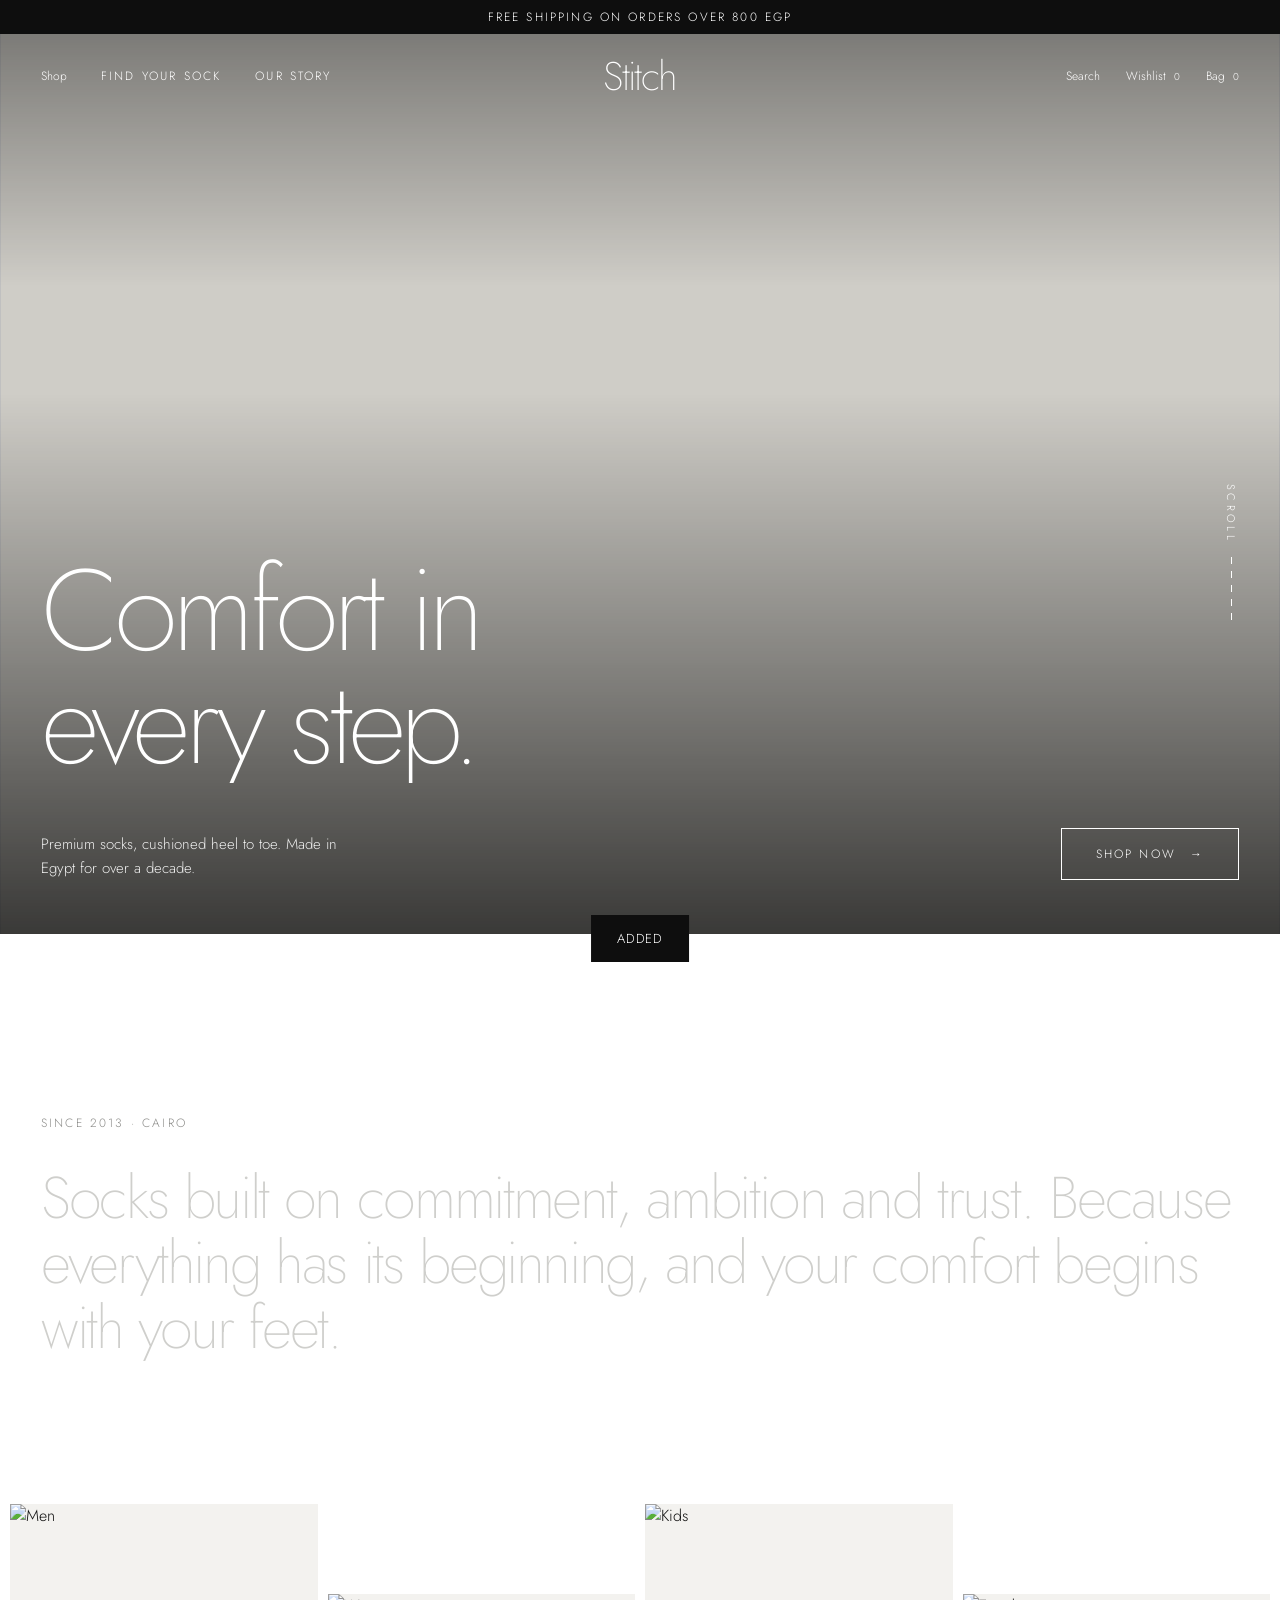
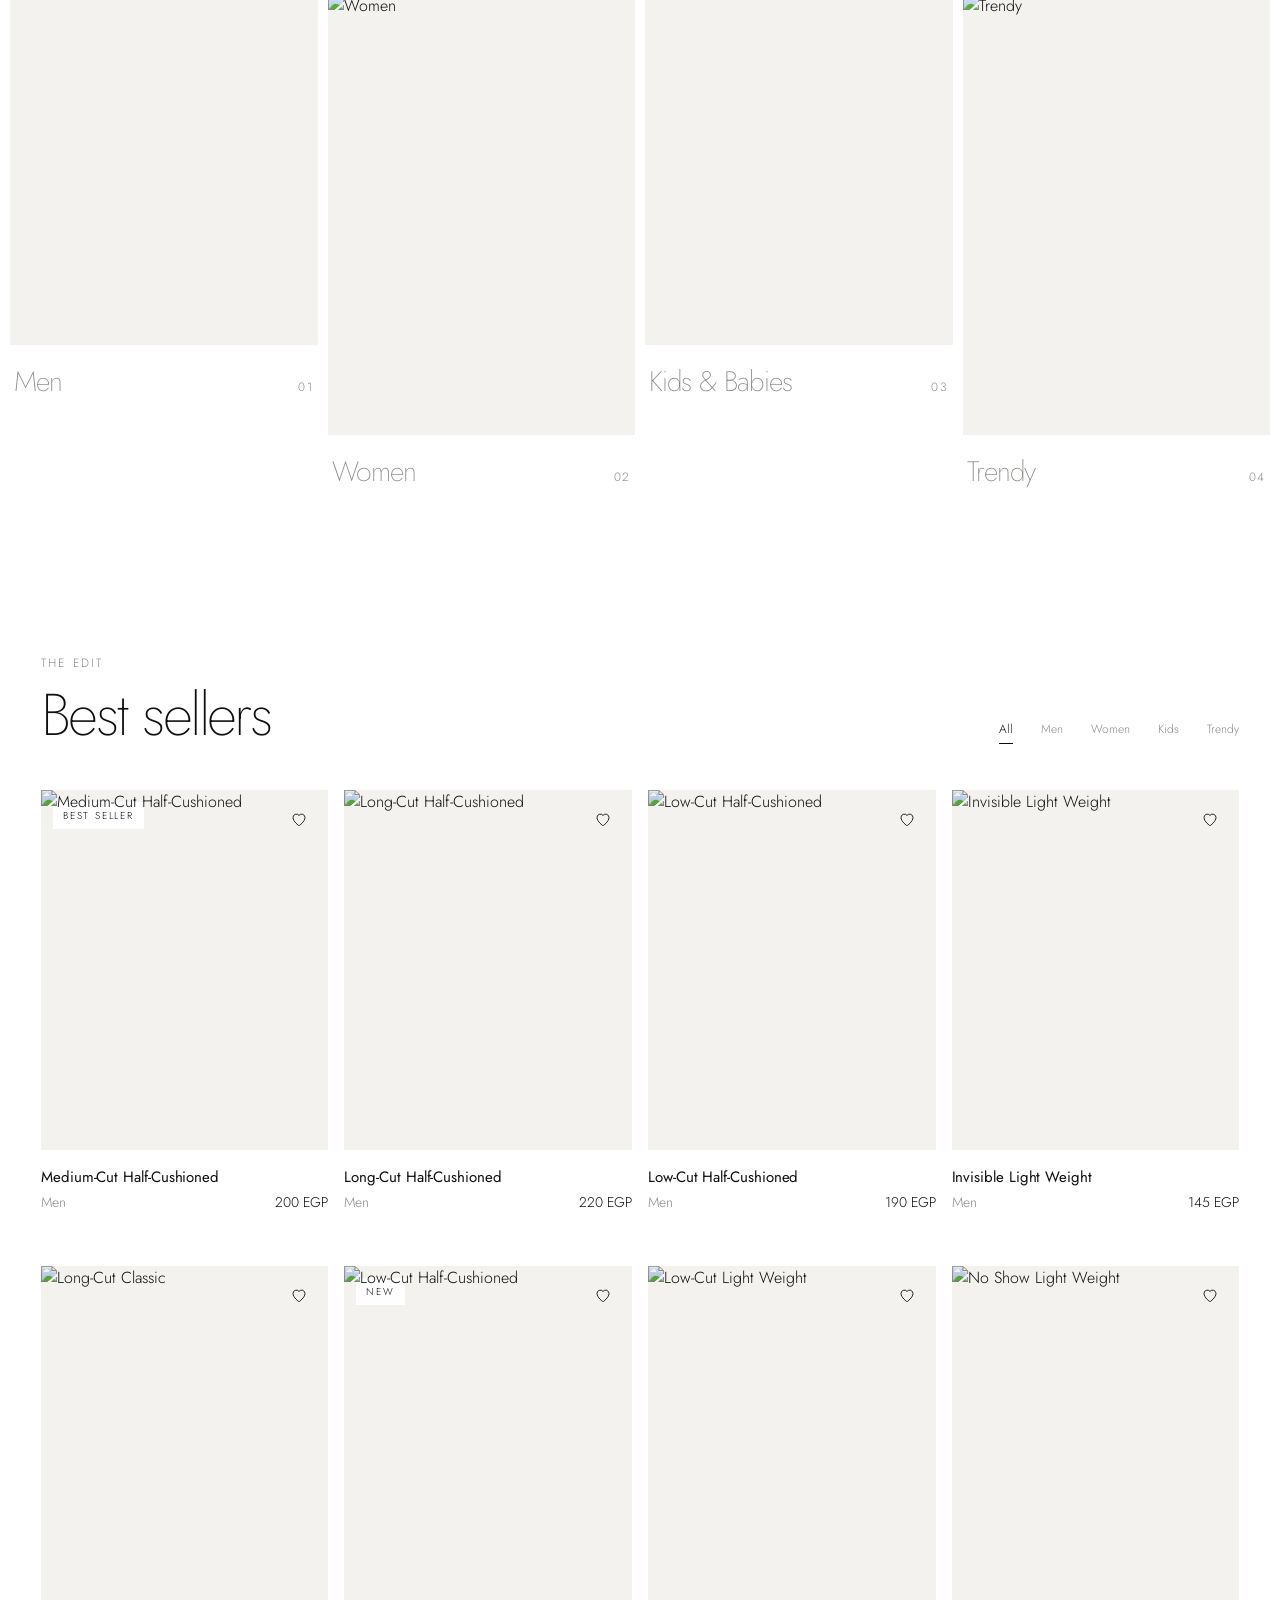
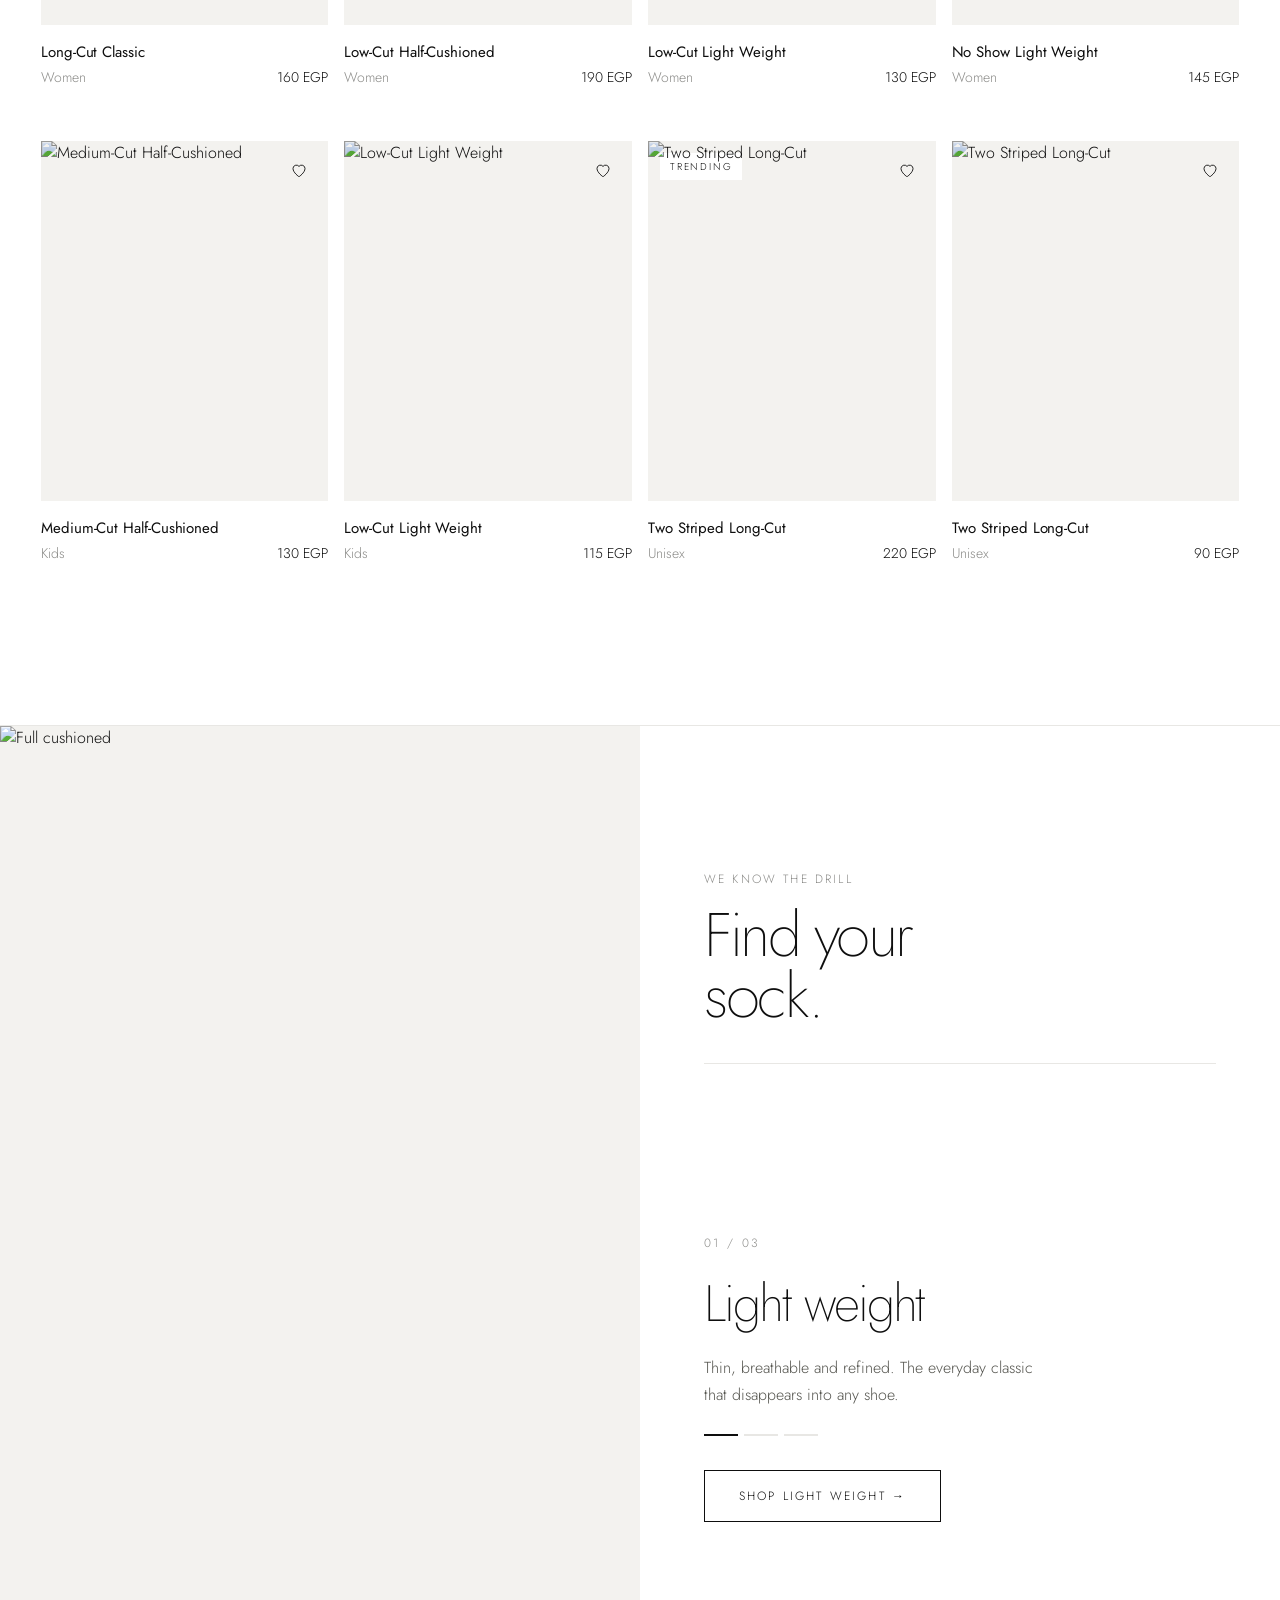
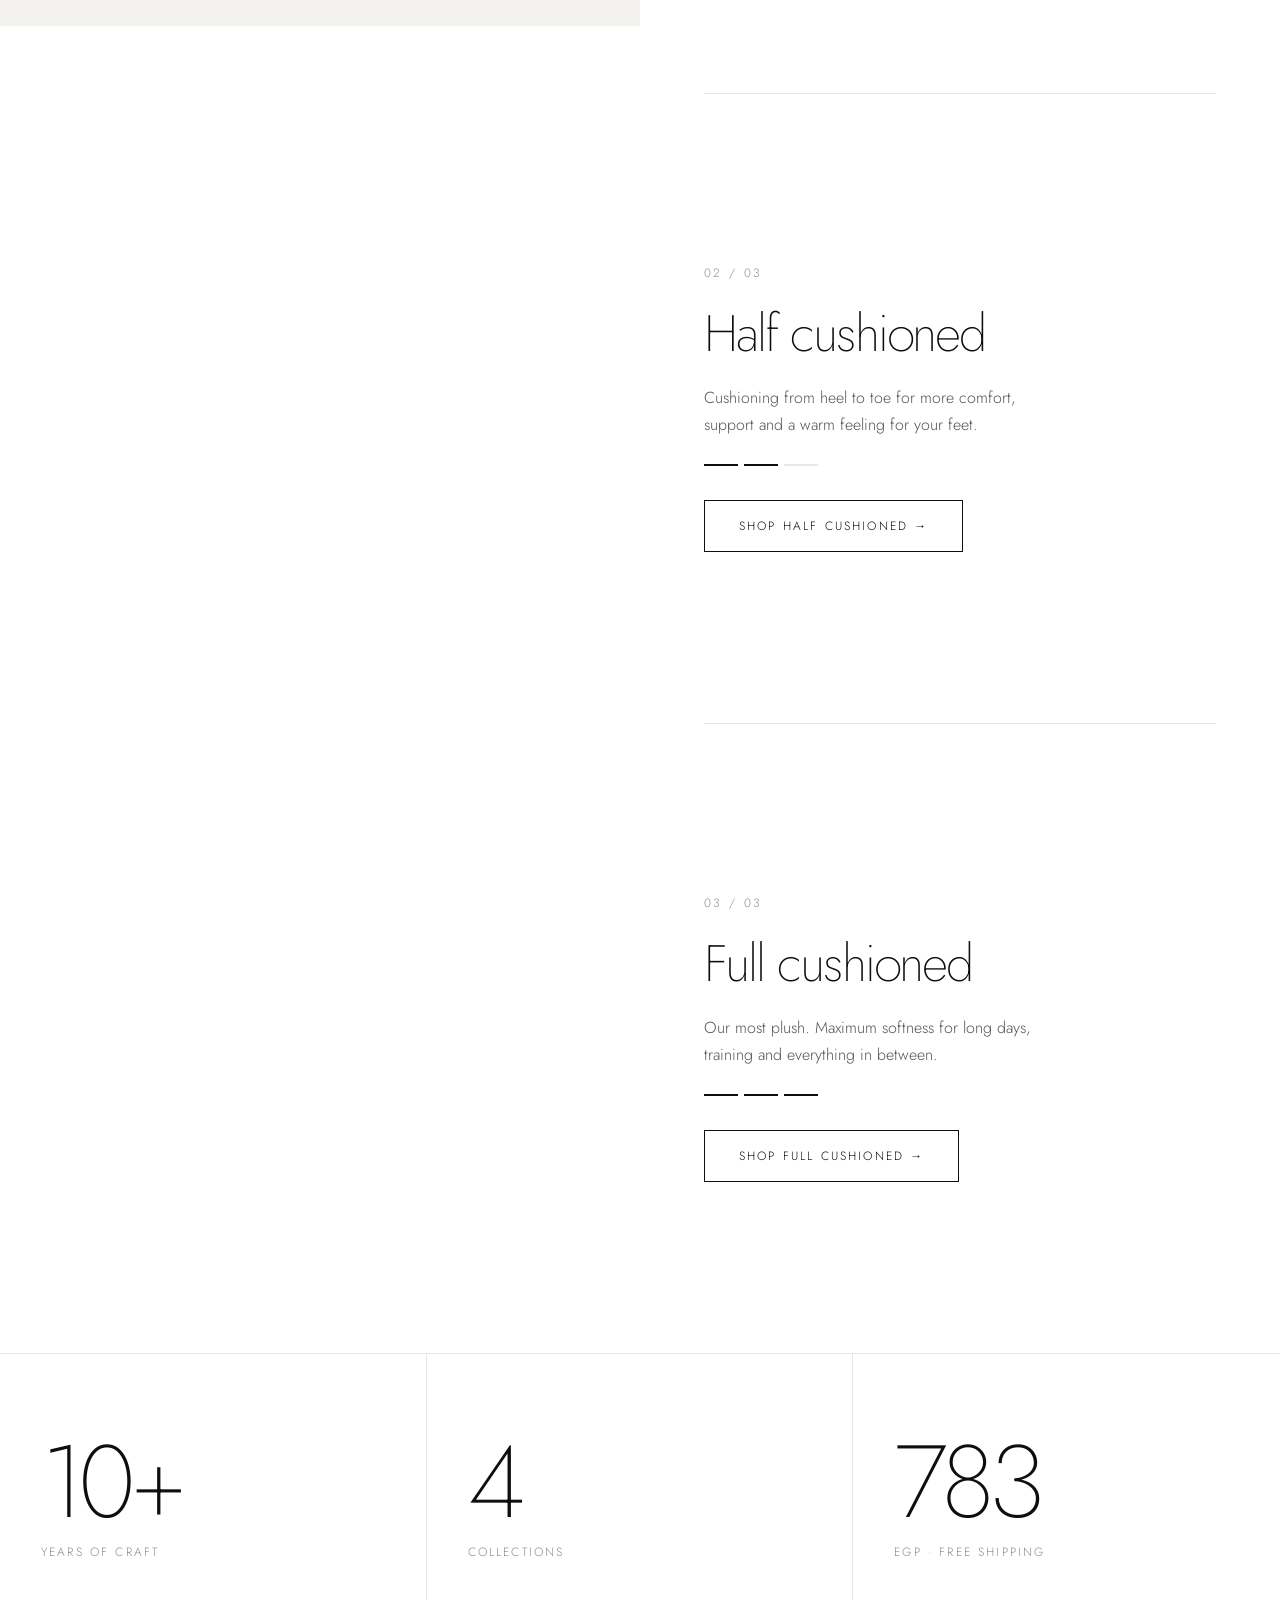
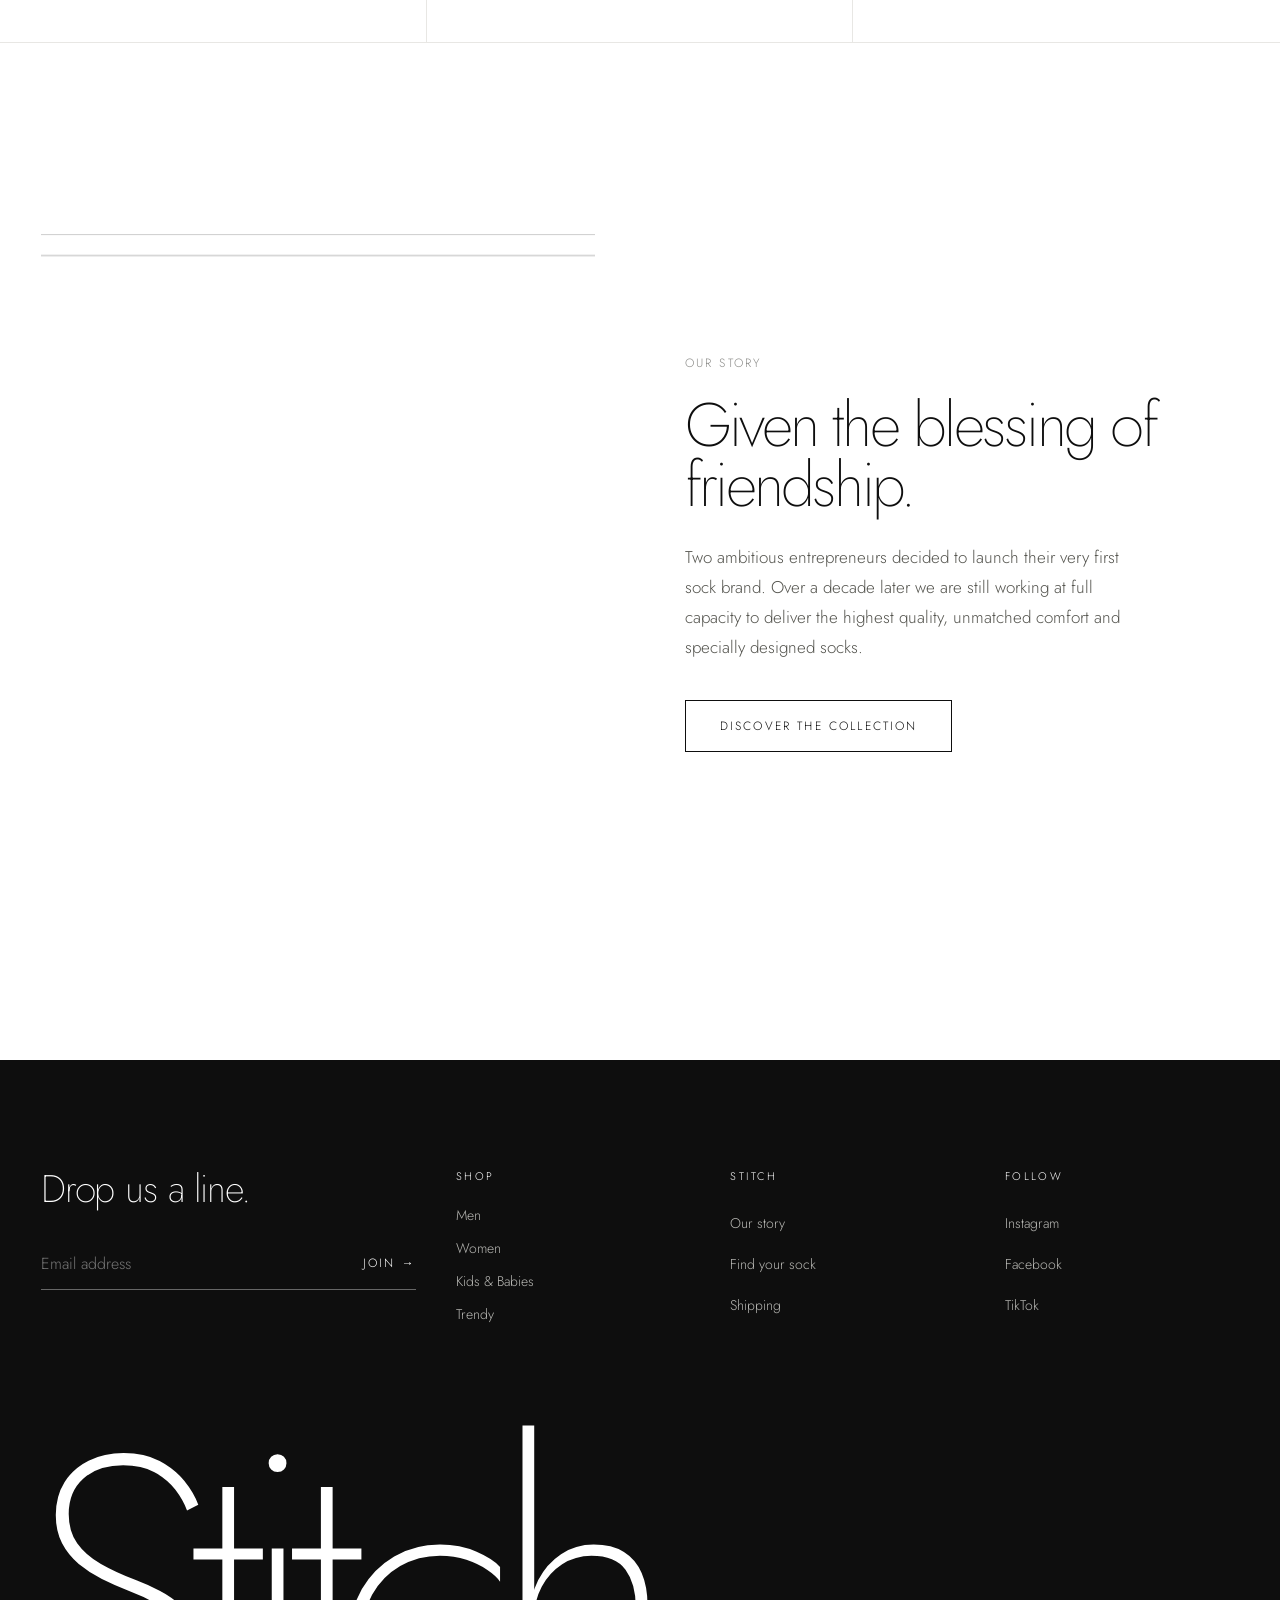
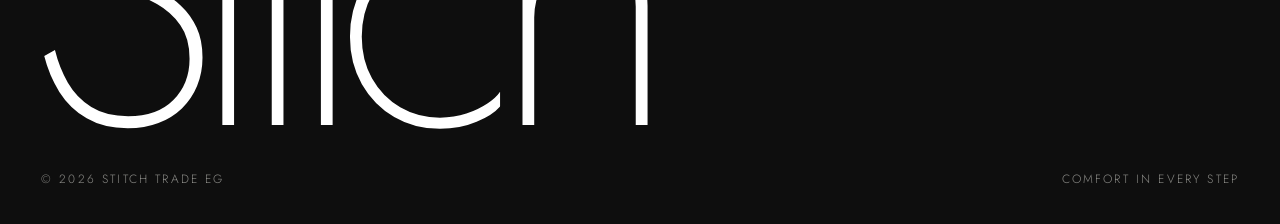
==== index.html @ 5200da23 "Stitch Atelier redesign concept Co-Authored-By: Claude Sonnet 5.5 <noreply@anthropic.com>" ====
<!doctype html>
<html lang="en">
<head>
<meta charset="utf-8">
<meta name="viewport" content="width=device-width,initial-scale=1">
<title>Stitch — Comfort in every step</title>
<link rel="preconnect" href="https://fonts.googleapis.com">
<link href="https://fonts.googleapis.com/css2?family=Jost:wght@200;300;400;500&display=swap" rel="stylesheet">
<style>
:root{--ink:#0e0e0e;--mut:#8b8b88;--line:#e8e7e4;--bg:#fff;--soft:#f3f2ef;--ease:cubic-bezier(.2,.7,.1,1)}
*{box-sizing:border-box;margin:0;padding:0}
html{scroll-behavior:smooth}
body{font-family:'Jost',sans-serif;font-weight:300;color:var(--ink);background:var(--bg);-webkit-font-smoothing:antialiased;overflow-x:hidden}
body.lock{overflow:hidden}
a{color:inherit;text-decoration:none}button{font:inherit;color:inherit;background:none;border:0;cursor:pointer}
::selection{background:var(--ink);color:#fff}
.up{font-size:12px;letter-spacing:.18em;text-transform:uppercase}
/* loader */
.ld{position:fixed;inset:0;background:var(--ink);z-index:300;display:grid;place-items:center;color:#fff;transition:transform 1.1s var(--ease) .15s}
.ld.out{transform:translateY(-100%)}
.ld b{font-weight:200;font-size:clamp(60px,10vw,140px);letter-spacing:-.05em;opacity:0;animation:ldin 1.1s var(--ease) .2s forwards}
.ld.out b{opacity:0;transition:opacity .4s}
.ld i{position:absolute;left:0;bottom:0;height:2px;background:#fff;width:0;animation:ldbar 1.5s var(--ease) forwards}
@keyframes ldin{from{opacity:0;transform:translateY(24px);filter:blur(8px)}to{opacity:1;transform:none;filter:none}}
@keyframes ldbar{to{width:100%}}
/* announce */
.bar{background:var(--ink);color:#fff;height:34px;overflow:hidden;position:relative;text-align:center}
.bar span{position:absolute;left:0;right:0;top:0;line-height:34px;opacity:0;transform:translateY(12px);transition:.6s var(--ease)}
.bar span.on{opacity:1;transform:none}
/* header */
header{position:fixed;top:34px;left:0;right:0;z-index:60;color:#fff;transition:background .45s,color .45s,top .35s var(--ease),border-color .4s;border-bottom:1px solid transparent}
header.s,header.m{background:#fff;color:var(--ink);top:0;border-color:var(--line)}
header.m{top:0}
.hi{display:grid;grid-template-columns:1fr auto 1fr;align-items:center;padding:22px 3.2vw;transition:padding .35s var(--ease)}
header.s .hi{padding:14px 3.2vw}
.nav{display:flex;gap:34px}
.nav>a,.nav>button{position:relative;padding:6px 0}
.nav>a:after,.nav>button:after{content:"";position:absolute;left:0;right:100%;bottom:0;height:1px;background:currentColor;transition:right .4s var(--ease)}
.nav>a:hover:after,.nav>button:hover:after,.nav>button.on:after{right:0}
.logo{font-size:40px;font-weight:200;letter-spacing:-.04em;line-height:1}
.rt{justify-self:end;display:flex;gap:26px;align-items:center}
.rt button{display:flex;gap:6px;align-items:center}
.rt sup{font-size:10px;margin-left:2px}
.bg{display:none;width:26px;height:14px;position:relative}
.bg:before,.bg:after{content:"";position:absolute;left:0;right:0;height:1px;background:currentColor;transition:.4s var(--ease)}
.bg:before{top:3px}.bg:after{bottom:3px}
.bg.x{z-index:70}.bg.x:before{top:6px;transform:rotate(45deg)}.bg.x:after{bottom:6px;transform:rotate(-45deg)}
@media(max-width:900px){.nav{display:none}.bg{display:block}.hi{grid-template-columns:auto 1fr auto}.logo{justify-self:center}.rt .hide{display:none}}
/* mega */
.mega{position:absolute;left:0;right:0;top:100%;background:#fff;color:var(--ink);border-bottom:1px solid var(--line);display:grid;grid-template-columns:1fr 1.4fr;gap:4vw;padding:0 3.2vw;max-height:0;overflow:hidden;opacity:0;transition:max-height .6s var(--ease),opacity .35s,padding .6s var(--ease)}
header.m .mega{max-height:460px;opacity:1;padding:38px 3.2vw 46px}
.mega ul{list-style:none;display:grid;align-content:start}
.mega li a{display:flex;justify-content:space-between;align-items:baseline;padding:14px 0;border-bottom:1px solid var(--line);font-size:clamp(22px,2.4vw,34px);font-weight:200;letter-spacing:-.03em;transition:padding .35s var(--ease),color .3s}
.mega li a small{font-size:12px;color:var(--mut);letter-spacing:.14em;font-weight:300}
.mega li a:hover{padding-left:14px}
.mp{display:grid;grid-template-columns:1fr 1fr;gap:10px}
.mp div{aspect-ratio:4/3.1;overflow:hidden;background:var(--soft)}
.mp img{width:100%;height:100%;object-fit:cover;transition:opacity .5s,transform 1.2s var(--ease)}
/* mobile menu */
.mm{position:fixed;inset:0;background:#fff;z-index:55;padding:120px 6vw 40px;display:flex;flex-direction:column;gap:6px;transform:translateY(-100%);transition:transform .7s var(--ease);visibility:hidden}
.mm.on{transform:none;visibility:visible}
.mm a{font-size:44px;font-weight:200;letter-spacing:-.04em;padding:8px 0;border-bottom:1px solid var(--line)}
/* hero */
.hero{height:100vh;min-height:640px;position:relative;background:#cfcdc7;overflow:hidden}
.hero img,.hero video{position:absolute;inset:-4% 0;width:100%;height:108%;object-fit:cover;will-change:transform}
.hero:after{content:"";position:absolute;inset:0;background:linear-gradient(180deg,rgba(0,0,0,.4),transparent 28%,transparent 40%,rgba(0,0,0,.72))}
.hc{position:absolute;left:3.2vw;right:3.2vw;bottom:6vh;z-index:2;color:#fff}
.hc h1{font-weight:200;font-size:clamp(50px,9vw,160px);line-height:.92;letter-spacing:-.05em}
.hc h1 span{display:block;overflow:hidden;padding-bottom:.06em}
.hc h1 span i{display:block;font-style:normal;transform:translateY(110%);transition:transform 1.3s var(--ease)}
body.go .hc h1 span i{transform:none}
body.go .hc h1 span:nth-child(2) i{transition-delay:.12s}
.hm{display:flex;justify-content:space-between;align-items:flex-end;margin-top:5vh;gap:30px;flex-wrap:wrap;opacity:0;transition:opacity 1.2s ease .9s}
body.go .hm{opacity:1}
.hm p{max-width:310px;line-height:1.6;font-size:15px;opacity:.9}
.pill{display:inline-flex;gap:14px;align-items:center;border:1px solid currentColor;padding:16px 34px;transition:.4s var(--ease);position:relative;overflow:hidden;z-index:0}
.pill:before{content:"";position:absolute;inset:0;background:#fff;transform:translateY(101%);transition:transform .45s var(--ease);z-index:-1}
.pill:hover{color:var(--ink);border-color:#fff}.pill:hover:before{transform:none}
.pill.dk:before{background:var(--ink)}.pill.dk:hover{color:#fff;border-color:var(--ink)}
.pill.fill{background:var(--ink);color:#fff;border-color:var(--ink)}.pill.fill:before{background:#fff}.pill.fill:hover{color:var(--ink)}
.sc{position:absolute;right:3.2vw;top:50%;z-index:2;color:#fff;writing-mode:vertical-rl;display:flex;gap:14px;align-items:center;font-size:11px;letter-spacing:.3em;text-transform:uppercase}
.sc:after{content:"";width:1px;height:70px;background:linear-gradient(#fff 50%,transparent 50%) 0 0/1px 14px;animation:dash 1.4s linear infinite}
@keyframes dash{to{background-position:0 14px}}
@media(max-width:900px){.sc{display:none}}
/* statement */
.st{padding:20vh 3.2vw 16vh;max-width:1500px;margin:0 auto}
.st small{display:block;margin-bottom:34px;color:var(--mut)}
.st p{font-weight:200;font-size:clamp(30px,4.6vw,76px);line-height:1.1;letter-spacing:-.04em}
.st p span{color:#cfcfcc;transition:color .5s}.st p span.l{color:var(--ink)}
/* collections */
.cols{display:grid;grid-template-columns:repeat(4,1fr);gap:10px;padding:0 10px}
@media(max-width:900px){.cols{grid-template-columns:1fr 1fr}}
.col{display:block;cursor:pointer}
.col:nth-child(even){margin-top:7vw}
@media(max-width:900px){.col:nth-child(even){margin-top:0}}
.col .im{aspect-ratio:3/4.3;overflow:hidden;background:var(--soft);position:relative}
.col img{width:100%;height:100%;object-fit:cover;transition:transform 1.6s var(--ease)}
.col:hover img{transform:scale(1.06)}
.col .im:after{content:"Shop";position:absolute;left:50%;bottom:22px;transform:translate(-50%,20px);background:#fff;padding:12px 26px;font-size:11px;letter-spacing:.22em;text-transform:uppercase;opacity:0;transition:.5s var(--ease)}
.col:hover .im:after{opacity:1;transform:translate(-50%,0)}
.col div.cp{display:flex;justify-content:space-between;align-items:baseline;padding:16px 4px 0}
.col h3{font-weight:200;font-size:clamp(22px,2.2vw,34px);letter-spacing:-.03em}
.col span{font-size:12px;color:var(--mut);letter-spacing:.14em}
/* shop */
.sec{padding:18vh 3.2vw 0}
.sh{display:flex;justify-content:space-between;align-items:flex-end;margin-bottom:46px;flex-wrap:wrap;gap:24px}
.sh h2{font-weight:200;font-size:clamp(36px,4.6vw,76px);letter-spacing:-.045em;line-height:1}
.sh small{display:block;color:var(--mut);margin-bottom:14px}
.tabs{display:flex;gap:28px;flex-wrap:wrap}
.tabs button{color:var(--mut);padding-bottom:5px;border-bottom:1px solid transparent;transition:.3s}
.tabs button.on,.tabs button:hover{color:var(--ink);border-color:var(--ink)}
.grid{display:grid;grid-template-columns:repeat(4,1fr);gap:54px 16px}
@media(max-width:1000px){.grid{grid-template-columns:1fr 1fr}}
.p{cursor:pointer;opacity:0;transform:translateY(22px);animation:pin .9s var(--ease) forwards}
@keyframes pin{to{opacity:1;transform:none}}
.p .im{aspect-ratio:4/5;background:var(--soft);position:relative;overflow:hidden}
.p img{width:100%;height:100%;object-fit:cover;mix-blend-mode:multiply;transition:transform 1.2s var(--ease)}
.p:hover img{transform:scale(1.05)}
.p .tg{position:absolute;left:12px;top:12px;font-size:10px;letter-spacing:.18em;text-transform:uppercase;background:#fff;padding:6px 10px}
.p .hrt{position:absolute;right:10px;top:10px;width:38px;height:38px;border-radius:50%;display:grid;place-items:center;transition:.3s}
.p .hrt:hover{background:#fff}.p .hrt svg{width:18px;fill:none;stroke:var(--ink);stroke-width:1.2;transition:.3s}.p .hrt.on svg{fill:var(--ink)}
.p .qa{position:absolute;left:0;right:0;bottom:0;background:rgba(255,255,255,.95);padding:16px;text-align:center;transform:translateY(100%);transition:transform .5s var(--ease)}
.p:hover .qa{transform:none}
.p h4{font-weight:400;font-size:15px;margin-top:16px;letter-spacing:-.005em}
.p .mt{display:flex;justify-content:space-between;color:var(--mut);font-size:14px;margin-top:4px}
.p .mt b{font-weight:300;color:var(--ink)}
.more{text-align:center;margin-top:9vh}
/* guide */
.gd{display:grid;grid-template-columns:1fr 1fr;gap:0;margin-top:18vh;border-top:1px solid var(--line)}
@media(max-width:900px){.gd{grid-template-columns:1fr}}
.gv{position:sticky;top:0;height:100vh;overflow:hidden;background:var(--soft)}
@media(max-width:900px){.gv{position:relative;height:60vh}}
.gv img{position:absolute;inset:0;width:100%;height:100%;object-fit:cover;opacity:0;transform:scale(1.08);transition:opacity 1s ease,transform 1.8s var(--ease)}
.gv img.on{opacity:1;transform:none}
.gs{padding:0 5vw 0 5vw}
.gs .gh{padding:16vh 0 4vh}
.gs .gh small{color:var(--mut);display:block;margin-bottom:16px}
.gs h2{font-weight:200;font-size:clamp(38px,4.8vw,80px);letter-spacing:-.045em;line-height:1}
.gi{min-height:70vh;display:flex;flex-direction:column;justify-content:center;border-top:1px solid var(--line);opacity:.25;transition:opacity .7s}
.gi.on{opacity:1}
.gi .n{font-size:12px;letter-spacing:.2em;color:var(--mut)}
.gi h3{font-weight:200;font-size:clamp(34px,4vw,64px);letter-spacing:-.04em;margin:14px 0}
.gi p{max-width:38ch;line-height:1.7;color:#55554f;margin-bottom:26px}
.dots{display:flex;gap:6px;margin-bottom:34px}.dots i{width:34px;height:2px;background:var(--line)}.dots i.f{background:var(--ink)}
.gi .pill{align-self:flex-start}
/* numbers */
.nm{display:grid;grid-template-columns:repeat(3,1fr);border-top:1px solid var(--line);border-bottom:1px solid var(--line)}
@media(max-width:700px){.nm{grid-template-columns:1fr}}
.nm div{padding:9vh 3.2vw;border-right:1px solid var(--line)}.nm div:last-child{border:0}
.nm b{display:block;font-weight:200;font-size:clamp(56px,8vw,130px);letter-spacing:-.06em;line-height:.9}
.nm span{display:block;margin-top:16px;color:var(--mut)}
/* story */
.sy{display:grid;grid-template-columns:1fr 1fr;gap:7vw;align-items:center;padding:18vh 3.2vw}
@media(max-width:900px){.sy{grid-template-columns:1fr}}
.sy .ph{overflow:hidden}.sy img{width:100%;aspect-ratio:4/5;object-fit:cover;display:block;will-change:transform}
.sy small{color:var(--mut)}
.sy h2{font-weight:200;font-size:clamp(38px,4.8vw,80px);line-height:.98;letter-spacing:-.045em;margin:22px 0 28px}
.sy p{line-height:1.75;max-width:46ch;color:#55554f;font-size:17px;margin-bottom:38px}
/* footer */
footer{background:var(--ink);color:#fff;padding:12vh 3.2vw 4vh;overflow:hidden}
.fg{display:grid;grid-template-columns:1.6fr 1fr 1fr 1fr;gap:40px;margin-bottom:14vh}
@media(max-width:800px){.fg{grid-template-columns:1fr 1fr}.fg>div:first-child{grid-column:1/-1}}
footer h3{font-weight:200;font-size:clamp(28px,3vw,46px);letter-spacing:-.03em;line-height:1.1;margin-bottom:28px}
.nf{display:flex;border-bottom:1px solid #666;max-width:420px;transition:border-color .3s}.nf:focus-within{border-color:#fff}
.nf input{flex:1;background:none;border:0;color:#fff;font:inherit;padding:14px 0;outline:0}
.fg ul{list-style:none;display:grid;gap:13px;font-size:14px;color:#b8b8b4}
.fg ul li:first-child{font-size:11px;letter-spacing:.22em;text-transform:uppercase;color:#fff;margin-bottom:8px}
.fg ul a:hover{color:#fff}
.big{font-weight:200;font-size:clamp(100px,30vw,560px);letter-spacing:-.08em;line-height:.74;margin:0 0 4vh -.04em}
.cp{display:flex;justify-content:space-between;font-size:12px;color:#8a8a86;flex-wrap:wrap;gap:12px}
/* overlays */
.ov{position:fixed;inset:0;background:rgba(14,14,14,.4);backdrop-filter:blur(3px);opacity:0;pointer-events:none;transition:.5s;z-index:90}.ov.on{opacity:1;pointer-events:auto}
.dr{position:fixed;right:0;top:0;bottom:0;width:min(440px,100%);background:#fff;z-index:100;transform:translateX(100%);transition:transform .65s var(--ease);display:flex;flex-direction:column;padding:28px}
.dr.on{transform:none}
.dh{display:flex;justify-content:space-between;padding-bottom:20px;border-bottom:1px solid var(--line)}
.items{flex:1;overflow:auto}
.it{display:grid;grid-template-columns:80px 1fr auto;gap:16px;padding:20px 0;border-bottom:1px solid var(--line)}
.it img{width:80px;height:100px;object-fit:cover;background:var(--soft);mix-blend-mode:multiply}
.it b{font-weight:400;font-size:14px;display:block}.it small{color:var(--mut);font-size:13px}
.qty{margin-top:12px;display:inline-flex;border:1px solid var(--line);align-items:center}
.qty button{width:30px;height:30px;font-size:15px}.qty span{width:26px;text-align:center;font-size:13px}
.free{font-size:12px;color:var(--mut);margin:18px 0 6px}.free div{height:2px;background:var(--line);margin-top:10px}.free i{display:block;height:100%;background:var(--ink);transition:width .6s var(--ease)}
.tot{display:flex;justify-content:space-between;margin:14px 0 18px;font-size:17px}
.dr .pill{justify-content:center;width:100%}
.empty{text-align:center;color:var(--mut);margin-top:70px;line-height:1.7}
/* quick view */
.qv{position:fixed;left:50%;top:50%;width:min(1000px,calc(100% - 28px));max-height:92vh;overflow:auto;background:#fff;z-index:110;display:grid;grid-template-columns:1fr 1fr;opacity:0;pointer-events:none;transform:translate(-50%,-47%);transition:.6s var(--ease)}
.qv.on{opacity:1;pointer-events:auto;transform:translate(-50%,-50%)}
@media(max-width:760px){.qv{grid-template-columns:1fr}}
.qv .qi{background:var(--soft);min-height:380px}.qv .qi img{width:100%;height:100%;object-fit:cover;mix-blend-mode:multiply}
.qv .qd{padding:44px;display:flex;flex-direction:column;gap:18px}
.qv .qd small{color:var(--mut)}
.qv h3{font-weight:200;font-size:clamp(30px,3vw,44px);letter-spacing:-.04em;line-height:1.05}
.qv .pp{font-size:20px}
.qv p{line-height:1.7;color:#55554f;font-size:15px}
.szs{display:flex;gap:8px;flex-wrap:wrap}.szs button{min-width:62px;padding:12px 16px;border:1px solid var(--line);font-size:14px;transition:.25s}.szs button:hover{border-color:var(--ink)}.szs button.on{background:var(--ink);color:#fff;border-color:var(--ink)}
.qv details{border-top:1px solid var(--line);padding:14px 0;font-size:14px}.qv details:last-of-type{border-bottom:1px solid var(--line)}.qv summary{cursor:pointer;list-style:none;display:flex;justify-content:space-between}.qv summary:after{content:"+"}.qv details[open] summary:after{content:"–"}.qv details p{margin-top:10px;font-size:14px}
.qv .row{display:flex;gap:10px}.qv .row .pill{flex:1;justify-content:center}.qv .hb{width:56px;border:1px solid var(--ink);display:grid;place-items:center}
.qv .hb svg{width:20px;fill:none;stroke:var(--ink);stroke-width:1.2}.qv .hb.on svg{fill:var(--ink)}
.qx{position:absolute;right:14px;top:14px;width:42px;height:42px;background:#fff;z-index:2;font-size:15px;border-radius:50%}
/* search */
.se{position:fixed;inset:0;background:#fff;z-index:120;padding:30px 3.2vw 40px;overflow:auto;transform:translateY(-100%);transition:transform .8s var(--ease);visibility:hidden}
.se.on{transform:none;visibility:visible}
.se .top{display:flex;justify-content:space-between;align-items:center;margin-bottom:6vh}
.se input{width:100%;border:0;border-bottom:1px solid var(--ink);font:inherit;font-weight:200;font-size:clamp(34px,6vw,96px);letter-spacing:-.04em;padding:10px 0 18px;outline:0;background:none}
.se .pop{display:flex;gap:10px;flex-wrap:wrap;margin:26px 0 6vh;align-items:center;color:var(--mut)}
.se .pop button{border:1px solid var(--line);padding:9px 18px;color:var(--ink);transition:.25s}.se .pop button:hover{background:var(--ink);color:#fff}
.sr{display:grid;grid-template-columns:repeat(5,1fr);gap:30px 14px}
@media(max-width:900px){.sr{grid-template-columns:1fr 1fr}}
.sr .p{animation-delay:0s}
.toast{position:fixed;left:50%;bottom:28px;transform:translate(-50%,90px);background:var(--ink);color:#fff;padding:14px 26px;z-index:150;transition:transform .6s var(--ease);font-size:13px;letter-spacing:.06em}.toast.on{transform:translate(-50%,0)}
.rv{opacity:0;transform:translateY(34px);transition:opacity 1.2s,transform 1.2s var(--ease)}.rv.in{opacity:1;transform:none}
.dirtag{position:fixed;left:14px;bottom:14px;z-index:80;background:rgba(14,14,14,.85);color:#fff;font-size:10px;letter-spacing:.16em;text-transform:uppercase;padding:7px 12px;backdrop-filter:blur(6px)}
@media(hover:none){.p .qa,.col .im:after{display:none}.p .hrt{background:rgba(255,255,255,.8)}}
@media(max-width:600px){
.hi{padding:16px 16px;gap:8px}header.s .hi{padding:10px 16px}
.logo{font-size:32px}.rt{gap:16px}.up{font-size:11px;letter-spacing:.14em}
.hc{left:16px;right:16px;bottom:5vh}.hc h1{font-size:clamp(44px,14vw,70px)}
.hm{margin-top:3vh}.hm p{font-size:14px}.pill{padding:14px 26px}
.st{padding:14vh 16px 10vh}.cols{padding:0 6px;gap:6px}.sec{padding:12vh 16px 0}
.grid{gap:34px 8px}.p h4{font-size:14px}.p .mt{font-size:13px}
.sh{margin-bottom:28px}.tabs{gap:18px}
.gv{height:36vh;position:sticky;top:52px;z-index:2}.gd{margin-top:12vh}.gs{padding:0 16px;position:relative;z-index:1}.gi{min-height:56vh;justify-content:flex-start;padding-top:6vh}.gs .gh{padding:6vh 0 2vh;min-height:30vh}
.nm div{padding:6vh 16px;border-right:0;border-bottom:1px solid var(--line)}
.sy{padding:12vh 16px;gap:30px}footer{padding:10vh 16px 3vh}.fg{gap:30px;margin-bottom:8vh}
.qv .qd{padding:24px 20px}.qv .qi{min-height:300px;max-height:42vh}.dr{padding:20px}
.se{padding:20px 16px}.sr{gap:24px 8px}.mm{padding:100px 20px 30px}.mm a{font-size:36px}
.toast{width:calc(100% - 32px);text-align:center}
}
@media(prefers-reduced-motion:reduce){*{animation-duration:.01s!important;transition-duration:.01s!important}}
</style>
</head>
<body>
<div class="ld" id="ld"><b>Stitch</b><i></i></div>

<div class="bar up" id="bar"><span class="on">Free shipping on orders over 800 EGP</span><span>Cushioned from heel to toe</span><span>Comfort in every step</span></div>

<header id="hd">
  <div class="hi">
    <nav class="nav up">
      <button id="shopBtn">Shop</button>
      <a href="#guide">Find your sock</a>
      <a href="#story">Our story</a>
    </nav>
    <button class="bg" id="bgBtn" aria-label="Menu"></button>
    <a href="#" class="logo">Stitch</a>
    <div class="rt up">
      <button id="seBtn">Search</button>
      <button class="hide" id="wlBtn">Wishlist<sup id="wc">0</sup></button>
      <button id="bagBtn">Bag<sup id="cnt">0</sup></button>
    </div>
  </div>
  <div class="mega" id="mega">
    <ul id="ml"></ul>
    <div class="mp" id="mp"></div>
  </div>
</header>

<div class="mm" id="mm"><a href="#shop">Shop</a><a href="#cols">Collections</a><a href="#guide">Find your sock</a><a href="#story">Our story</a></div>

<section class="hero" id="hero">
  <img src="https://stitcheg.com/cdn/shop/files/day_1_4.jpg?v=1746379297&width=1800" alt="">
  <div class="sc">Scroll</div>
  <div class="hc">
    <h1><span><i>Comfort in</i></span><span><i>every step.</i></span></h1>
    <div class="hm"><p>Premium socks, cushioned heel to toe. Made in Egypt for over a decade.</p><a class="pill up" href="#shop">Shop now <span>→</span></a></div>
  </div>
</section>

<section class="st"><small class="up">Since 2013 · Cairo</small><p id="stp">Socks built on commitment, ambition and trust. Because everything has its beginning, and your comfort begins with your feet.</p></section>

<div class="cols" id="cols">
  <a class="col rv" data-f="men"><div class="im"><img src="https://stitcheg.com/cdn/shop/files/Men_s_Collection.jpg?v=1697985299&width=900" alt="Men"></div><div class="cp"><h3>Men</h3><span>01</span></div></a>
  <a class="col rv" data-f="women"><div class="im"><img src="https://stitcheg.com/cdn/shop/files/Women_s_Collection.jpg?v=1698058724&width=900" alt="Women"></div><div class="cp"><h3>Women</h3><span>02</span></div></a>
  <a class="col rv" data-f="kids"><div class="im"><img src="https://stitcheg.com/cdn/shop/files/Young_Kids_and_Babies_Collection.jpg?v=1697985433&width=900" alt="Kids"></div><div class="cp"><h3>Kids &amp; Babies</h3><span>03</span></div></a>
  <a class="col rv" data-f="trendy"><div class="im"><img src="https://stitcheg.com/cdn/shop/files/1P0A2184-Edit-2.jpg?v=1698260346&width=900" alt="Trendy"></div><div class="cp"><h3>Trendy</h3><span>04</span></div></a>
</div>

<section class="sec" id="shop">
  <div class="sh"><div><small class="up">The edit</small><h2 id="shT">Best sellers</h2></div><div class="tabs up" id="tabs"></div></div>
  <div class="grid" id="grid"></div>
</section>

<section class="gd" id="guide">
  <div class="gv" id="gv"></div>
  <div class="gs">
    <div class="gh"><small class="up">We know the drill</small><h2>Find your<br>sock.</h2></div>
    <div id="gsl"></div>
  </div>
</section>

<section class="nm">
  <div class="rv"><b data-n="10" data-s="+">0</b><span class="up">Years of craft</span></div>
  <div class="rv"><b data-n="4">0</b><span class="up">Collections</span></div>
  <div class="rv"><b data-n="800">0</b><span class="up">EGP · free shipping</span></div>
</section>

<section class="sy" id="story">
  <div class="ph rv"><img id="syi" src="https://stitcheg.com/cdn/shop/files/Men_s_Collection.jpg?v=1697985299&width=1100" alt=""></div>
  <div class="rv"><small class="up">Our story</small><h2>Given the blessing of friendship.</h2><p>Two ambitious entrepreneurs decided to launch their very first sock brand. Over a decade later we are still working at full capacity to deliver the highest quality, unmatched comfort and specially designed socks.</p><a class="pill dk up" href="#shop">Discover the collection</a></div>
</section>

<footer>
  <div class="fg">
    <div><h3>Drop us a line.</h3><form class="nf" id="nf"><input type="email" required placeholder="Email address"><button class="up">Join →</button></form></div>
    <ul><li>Shop</li><li><a href="#shop" data-f="men">Men</a></li><li><a href="#shop" data-f="women">Women</a></li><li><a href="#shop" data-f="kids">Kids &amp; Babies</a></li><li><a href="#shop" data-f="trendy">Trendy</a></li></ul>
    <ul><li>Stitch</li><li><a href="#story">Our story</a></li><li><a href="#guide">Find your sock</a></li><li>Shipping</li></ul>
    <ul><li>Follow</li><li>Instagram</li><li>Facebook</li><li>TikTok</li></ul>
  </div>
  <div class="big">Stitch</div>
  <div class="cp up"><span>© 2026 Stitch Trade EG</span><span>Comfort in every step</span></div>
</footer>

<div class="ov" id="ov"></div>
<aside class="dr" id="dr"><div class="dh up"><span id="drT">Bag</span><button class="up" id="cl">Close</button></div><div class="items" id="items"></div><div class="free" id="freeW"><span id="frT"></span><div><i id="frB"></i></div></div><div class="tot"><span>Total</span><span id="tot">0 EGP</span></div><a class="pill fill up" href="#">Checkout</a></aside>
<div class="qv" id="qv"><button class="qx" id="qx">✕</button><div class="qi"><img id="qImg" alt=""></div><div class="qd"><small class="up" id="qS"></small><h3 id="qN"></h3><span class="pp" id="qP"></span><p>Cushioning from heel to toe for more comfort, support and a warm feeling for your feet. Breathable, durable, built to last.</p><div><small class="up" style="display:block;margin-bottom:10px">Size</small><div class="szs" id="qZ"></div></div><div class="row"><button class="pill fill up" id="qA">Add to bag</button><button class="hb" id="qH" aria-label="Wishlist"><svg viewBox="0 0 24 24"><path d="M12 21s-8-5.5-8-11a4.5 4.5 0 0 1 8-2.8A4.5 4.5 0 0 1 20 10c0 5.5-8 11-8 11z"/></svg></button></div><div><details><summary class="up">Details</summary><p>Combed cotton blend. Reinforced heel and toe. Seamless toe closure.</p></details><details><summary class="up">Shipping</summary><p>Free shipping across Egypt on orders over 800 EGP.</p></details></div></div></div>
<div class="se" id="se"><div class="top up"><span>Search</span><button class="up" id="sx">Close ✕</button></div><input id="si" placeholder="Search our shop" autocomplete="off"><div class="pop up"><span>Popular</span><button>Half cushioned</button><button>Long-cut</button><button>Women</button><button>Striped</button><button>Kids</button></div><div class="sr" id="sr"></div></div>
<div class="toast up" id="toast">Added</div>

<script>
const $=s=>document.querySelector(s),$$=s=>[...document.querySelectorAll(s)];
const C='https://cdn.shopify.com/s/files/1/0605/1476/2930/',S='https://stitcheg.com/cdn/shop/files/';
const SZ={men:['42–45'],women:['38–41'],kids:['26–29','30–33','34–37'],trendy:['38–41','42–45']};
const CN={men:'Men',women:'Women',kids:'Kids & Babies',trendy:'Trendy'};
const P=[
{id:1,n:"Medium-Cut Half-Cushioned",c:"men",p:200,s:"Men",img:C+'products/16.jpg?v=1643377119&width=700',tag:"Best seller"},
{id:2,n:"Long-Cut Half-Cushioned",c:"men",p:220,s:"Men",img:C+'products/7.jpg?v=1643378151&width=700'},
{id:3,n:"Low-Cut Half-Cushioned",c:"men",p:190,s:"Men",img:C+'products/25_f7b30d26-65e7-484d-b9c4-8bbdb84816ad.jpg?v=1643375441&width=700'},
{id:4,n:"Invisible Light Weight",c:"men",p:145,s:"Men",img:C+'products/P3K-W-1_3fd78de8-0bf4-49e8-ba49-a4ba734a82c5.jpg?v=1643380102&width=700'},
{id:5,n:"Long-Cut Classic",c:"women",p:160,s:"Women",img:C+'products/P3J-W-9_1.jpg?v=1641143711&width=700'},
{id:6,n:"Low-Cut Half-Cushioned",c:"women",p:190,s:"Women",img:C+'products/112.jpg?v=1644941175&width=700',tag:"New"},
{id:7,n:"Low-Cut Light Weight",c:"women",p:130,s:"Women",img:C+'products/119.jpg?v=1644945826&width=700'},
{id:8,n:"No Show Light Weight",c:"women",p:145,s:"Women",img:C+'products/119_2d3243e3-9596-4fa1-918a-b837abf3cb5d.jpg?v=1644946376&width=700'},
{id:9,n:"Medium-Cut Half-Cushioned",c:"kids",p:130,s:"Kids",img:C+'files/P3L-B-1WR.jpg?v=1716128503&width=700'},
{id:10,n:"Low-Cut Light Weight",c:"kids",p:115,s:"Kids",img:C+'files/P3N-S-100_NEW.jpg?v=1723548746&width=700'},
{id:11,n:"Two Striped Long-Cut",c:"trendy",p:220,s:"Unisex",img:C+'files/P3C-S-100-105.jpg?v=1746001499&width=700',tag:"Trending"},
{id:12,n:"Two Striped Long-Cut",c:"trendy",p:90,s:"Unisex",img:C+'products/IC-S-640.jpg?v=1649601862&width=700'}];
const store={get(k,d){try{return JSON.parse(localStorage.getItem(k))||d}catch(e){return d}},set(k,v){try{localStorage.setItem(k,JSON.stringify(v))}catch(e){}}};
let cart=store.get('sa_cart',[]),wish=store.get('sa_wish',[]),filter='all';
const HEART='<svg viewBox="0 0 24 24"><path d="M12 21s-8-5.5-8-11a4.5 4.5 0 0 1 8-2.8A4.5 4.5 0 0 1 20 10c0 5.5-8 11-8 11z"/></svg>';
const toast=m=>{const t=$('#toast');t.textContent=m;t.classList.add('on');clearTimeout(toast.t);toast.t=setTimeout(()=>t.classList.remove('on'),2000)};
/* loader */
const seen=(()=>{try{return sessionStorage.getItem('sa_ld')}catch(e){return 0}})();
function start(){$('#ld').classList.add('out');setTimeout(()=>document.body.classList.add('go'),500);setTimeout(()=>$('#ld').remove(),1500)}
if(seen){$('#ld').remove();document.body.classList.add('go')}else{try{sessionStorage.setItem('sa_ld',1)}catch(e){}setTimeout(start,1600)}
/* announce */
let bi=0;setInterval(()=>{const s=$$('#bar span');s[bi].classList.remove('on');bi=(bi+1)%s.length;s[bi].classList.add('on')},3800);
/* header */
const hd=$('#hd');const sc=()=>hd.classList.toggle('s',scrollY>40);addEventListener('scroll',sc,{passive:true});sc();
const ML=[['men','Men','42–45'],['women','Women','38–41'],['kids','Kids & Babies','26–37'],['trendy','Trendy','Unisex'],['all','Best sellers','View all']];
const MI={men:S+'Men_s_Collection.jpg?v=1697985299',women:S+'Women_s_Collection.jpg?v=1698058724',kids:S+'Young_Kids_and_Babies_Collection.jpg?v=1697985433',trendy:S+'1P0A2184-Edit-2.jpg?v=1698260346',all:S+'day_1_4.jpg?v=1746379297'};
$('#ml').innerHTML=ML.map(m=>`<li><a href="#shop" data-f="${m[0]}" data-m="${m[0]}">${m[1]}<small>${m[2]}</small></a></li>`).join('');
const mpImgs=[MI.men,MI.women];
function setMp(a,b){$('#mp').innerHTML=[a,b].map(u=>`<div><img src="${u}&width=700" alt=""></div>`).join('')}setMp(MI.men,MI.women);
const nextOf={men:'women',women:'kids',kids:'trendy',trendy:'men',all:'men'};
$('#ml').addEventListener('mouseover',e=>{const a=e.target.closest('a');if(a)setMp(MI[a.dataset.m],MI[nextOf[a.dataset.m]])});
let mt;const openM=o=>{clearTimeout(mt);hd.classList.toggle('m',o);$('#shopBtn').classList.toggle('on',o)};
$('#shopBtn').onmouseenter=()=>openM(true);$('#shopBtn').onclick=()=>openM(!hd.classList.contains('m'));
hd.onmouseleave=()=>{mt=setTimeout(()=>openM(false),180)};hd.onmouseenter=()=>clearTimeout(mt);
$('#mega').addEventListener('click',()=>openM(false));
$$('.nav a').forEach(a=>a.addEventListener('mouseenter',()=>openM(false)));
$('#bgBtn').onclick=()=>{const o=!$('#mm').classList.contains('on');$('#mm').classList.toggle('on',o);$('#bgBtn').classList.toggle('x',o);document.body.classList.toggle('lock',o)};
$$('#mm a').forEach(a=>a.onclick=()=>{$('#mm').classList.remove('on');document.body.classList.remove('lock')});
/* hero parallax */
const hv=$$('#hero img,#hero video');
addEventListener('scroll',()=>{if(scrollY<innerHeight*1.2)hv.forEach(m=>m.style.transform=`translateY(${scrollY*.18}px)`)},{passive:true});
/* statement words */
const stp=$('#stp'),ws=stp.textContent.split(' ');stp.innerHTML=ws.map(w=>`<span>${w}</span>`).join(' ');const sw=[...stp.children];
function stSc(){const r=stp.getBoundingClientRect(),k=Math.min(1,Math.max(0,(innerHeight*.82-r.top)/(r.height+innerHeight*.25)));sw.forEach((w,i)=>w.classList.toggle('l',i/sw.length<k))}
addEventListener('scroll',stSc,{passive:true});stSc();
/* shop */
$('#tabs').innerHTML=[['all','All'],['men','Men'],['women','Women'],['kids','Kids'],['trendy','Trendy']].map(t=>`<button data-t="${t[0]}">${t[1]}</button>`).join('');
const card=(p,i)=>`<article class="p" data-id="${p.id}" style="animation-delay:${i*70}ms"><div class="im">${p.tag?`<span class="tg">${p.tag}</span>`:''}<button class="hrt ${wish.includes(p.id)?'on':''}" data-w="${p.id}" aria-label="Wishlist">${HEART}</button><img loading="lazy" src="${p.img}" alt="${p.n}"><div class="qa up">Quick view</div></div><h4>${p.n}</h4><div class="mt"><span>${p.s}</span><b>${p.p} EGP</b></div></article>`;
function rp(){$$('#tabs button').forEach(b=>b.classList.toggle('on',b.dataset.t===filter));
 $('#shT').textContent=filter==='all'?'Best sellers':filter==='wish'?'Wishlist':CN[filter];
 const list=filter==='wish'?P.filter(p=>wish.includes(p.id)):P.filter(p=>filter==='all'||p.c===filter);
 $('#grid').innerHTML=list.length?list.map(card).join(''):'<p class="empty" style="grid-column:1/-1">Nothing saved yet. Tap the heart on any pair.</p>'}
const go=f=>{filter=f;rp();$('#shop').scrollIntoView({behavior:'smooth'})};
$('#tabs').onclick=e=>{const b=e.target.closest('button');if(b){filter=b.dataset.t;rp()}};
$$('.col').forEach(c=>c.onclick=()=>go(c.dataset.f));
document.addEventListener('click',e=>{const a=e.target.closest('a[data-f]');if(a){e.preventDefault();openM(false);go(a.dataset.f)}});
/* wishlist */
function tw(id){wish=wish.includes(id)?wish.filter(x=>x!==id):[...wish,id];store.set('sa_wish',wish);$('#wc').textContent=wish.length;$$(`[data-w="${id}"]`).forEach(b=>b.classList.toggle('on',wish.includes(id)));$('#qH').classList.toggle('on',cur&&wish.includes(cur.id));toast(wish.includes(id)?'Saved to wishlist':'Removed')}
$('#wlBtn').onclick=()=>{filter='wish';rp();$('#shop').scrollIntoView({behavior:'smooth'})};
/* quick view */
let cur=null,size=null;
function openQ(id){cur=P.find(p=>p.id===id);size=SZ[cur.c][0];$('#qImg').src=cur.img;$('#qS').textContent=CN[cur.c];$('#qN').textContent=cur.n;$('#qP').textContent=cur.p+' EGP';
 $('#qZ').innerHTML=SZ[cur.c].map(s=>`<button class="${s===size?'on':''}">${s}</button>`).join('');$('#qH').classList.toggle('on',wish.includes(id));$('#qv').classList.add('on');$('#ov').classList.add('on')}
$('#qZ').onclick=e=>{const b=e.target.closest('button');if(b){size=b.textContent;$$('#qZ button').forEach(x=>x.classList.toggle('on',x===b))}};
$('#qH').onclick=()=>tw(cur.id);
$('#qA').onclick=()=>{add(cur.id,size);closeAll();setTimeout(()=>openD(true),300)};
document.addEventListener('click',e=>{const h=e.target.closest('.hrt');if(h){e.stopPropagation();tw(+h.dataset.w);return}const p=e.target.closest('.p');if(p){closeAll();openQ(+p.dataset.id)}});
/* cart */
function add(id,sz){const l=cart.find(x=>x.id===id&&x.sz===sz);l?l.q++:cart.push({id,sz,q:1});sv()}
function sv(){store.set('sa_cart',cart);rc()}
function rc(){let t=0,n=0;$('#items').innerHTML=cart.length?cart.map((l,i)=>{const p=P.find(x=>x.id===l.id);t+=p.p*l.q;n+=l.q;return `<div class="it"><img src="${p.img}" alt=""><div><b>${p.n}</b><small>${CN[p.c]} · ${l.sz}</small><div class="qty"><button data-i="${i}" data-d="-1">−</button><span>${l.q}</span><button data-i="${i}" data-d="1">+</button></div></div><span>${p.p*l.q}</span></div>`}).join(''):'<p class="empty">Your bag is empty.<br>Comfort begins with your feet.</p>';
 $('#cnt').textContent=n;$('#tot').textContent=t+' EGP';const l=800-t;$('#frT').textContent=t===0?'Free shipping over 800 EGP':l>0?`${l} EGP away from free shipping`:'You\'ve unlocked free shipping';$('#frB').style.width=Math.min(100,t/8)+'%'}
$('#items').onclick=e=>{const b=e.target.closest('button');if(!b)return;const l=cart[+b.dataset.i];l.q+=+b.dataset.d;if(l.q<=0)cart.splice(+b.dataset.i,1);sv()};
const openD=o=>{$('#dr').classList.toggle('on',o);$('#ov').classList.toggle('on',o)};
const closeAll=()=>{['#dr','#qv','#ov'].forEach(s=>$(s).classList.remove('on'));closeS()};
$('#bagBtn').onclick=()=>openD(true);$('#cl').onclick=$('#ov').onclick=$('#qx').onclick=closeAll;
addEventListener('keydown',e=>{if(e.key==='Escape')closeAll();if(e.key==='/'&&document.activeElement.tagName!=='INPUT'){e.preventDefault();openS()}});
/* search */
function openS(){$('#se').classList.add('on');document.body.classList.add('lock');setTimeout(()=>$('#si').focus(),500);rs('')}
function closeS(){$('#se').classList.remove('on');document.body.classList.remove('lock')}
function rs(q){q=q.toLowerCase().trim();const r=P.filter(p=>!q||(p.n+' '+CN[p.c]+' '+p.s).toLowerCase().includes(q));$('#sr').innerHTML=r.length?r.map(card).join(''):`<p class="empty" style="grid-column:1/-1">No results for “${q}”.</p>`}
$('#seBtn').onclick=openS;$('#sx').onclick=closeS;$('#si').oninput=e=>rs(e.target.value);
$$('.pop button').forEach(b=>b.onclick=()=>{$('#si').value=b.textContent;rs(b.textContent)});
/* guide */
const G=[
{k:'Light weight',n:'01',d:'Thin, breathable and refined. The everyday classic that disappears into any shoe.',f:1,img:S+'Find_Your_Sock_Classic-Light_Weight_824d5d15-1f72-4813-8cf0-80854d3ced8c.jpg?v=1698065563'},
{k:'Half cushioned',n:'02',d:'Cushioning from heel to toe for more comfort, support and a warm feeling for your feet.',f:2,img:S+'Find_Your_Sock_Half-Cushioned.jpg?v=1698259509'},
{k:'Full cushioned',n:'03',d:'Our most plush. Maximum softness for long days, training and everything in between.',f:3,img:S+'Find_Your_Sock_Full-Cushioned_option_2_e09af3be-20ff-4fee-a151-bb3234053b1a.jpg?v=1698065946'}];
$('#gv').innerHTML=G.map(g=>`<img src="${g.img}&width=1200" alt="${g.k}">`).join('');
$('#gsl').innerHTML=G.map((g,i)=>`<div class="gi" data-i="${i}"><span class="n">${g.n} / 03</span><h3>${g.k}</h3><p>${g.d}</p><div class="dots">${[1,2,3].map(x=>`<i class="${x<=g.f?'f':''}"></i>`).join('')}</div><a class="pill dk up" href="#shop" data-f="all">Shop ${g.k.toLowerCase()} →</a></div>`).join('');
const gimg=$$('#gv img'),gi=$$('.gi');
const gio=new IntersectionObserver(es=>es.forEach(e=>{if(e.isIntersecting){const i=+e.target.dataset.i;gi.forEach((x,j)=>x.classList.toggle('on',i===j));gimg.forEach((x,j)=>x.classList.toggle('on',i===j))}}),{rootMargin:'-45% 0px -45% 0px'});
gi.forEach(g=>gio.observe(g));gimg[0].classList.add('on');gi[0].classList.add('on');
/* counters + reveal */
const io=new IntersectionObserver(es=>es.forEach(e=>{if(e.isIntersecting){e.target.classList.add('in');io.unobserve(e.target)}}),{threshold:.12});
$$('.rv').forEach((el,i)=>{el.style.transitionDelay=(i%4)*.1+'s';io.observe(el)});
const io2=new IntersectionObserver(es=>es.forEach(e=>{if(e.isIntersecting){const el=e.target,n=+el.dataset.n,s=el.dataset.s||'',t0=performance.now();(function f(t){const k=Math.min(1,(t-t0)/1600);el.textContent=Math.round(n*(1-Math.pow(1-k,4)))+s;if(k<1)requestAnimationFrame(f)})(t0);io2.unobserve(el)}}));$$('[data-n]').forEach(el=>io2.observe(el));
/* story parallax */
const syi=$('#syi');addEventListener('scroll',()=>{const r=syi.parentElement.getBoundingClientRect();if(r.top<innerHeight&&r.bottom>0)syi.style.transform=`scale(1.12) translateY(${(r.top-innerHeight/2)*-.06}px)`},{passive:true});
/* newsletter */
$('#nf').onsubmit=e=>{e.preventDefault();e.target.innerHTML='<span style="padding:14px 0;display:block">Thank you — welcome to Stitch.</span>'};
$('#wc').textContent=wish.length;rp();rc();
</script>
</body>
</html>
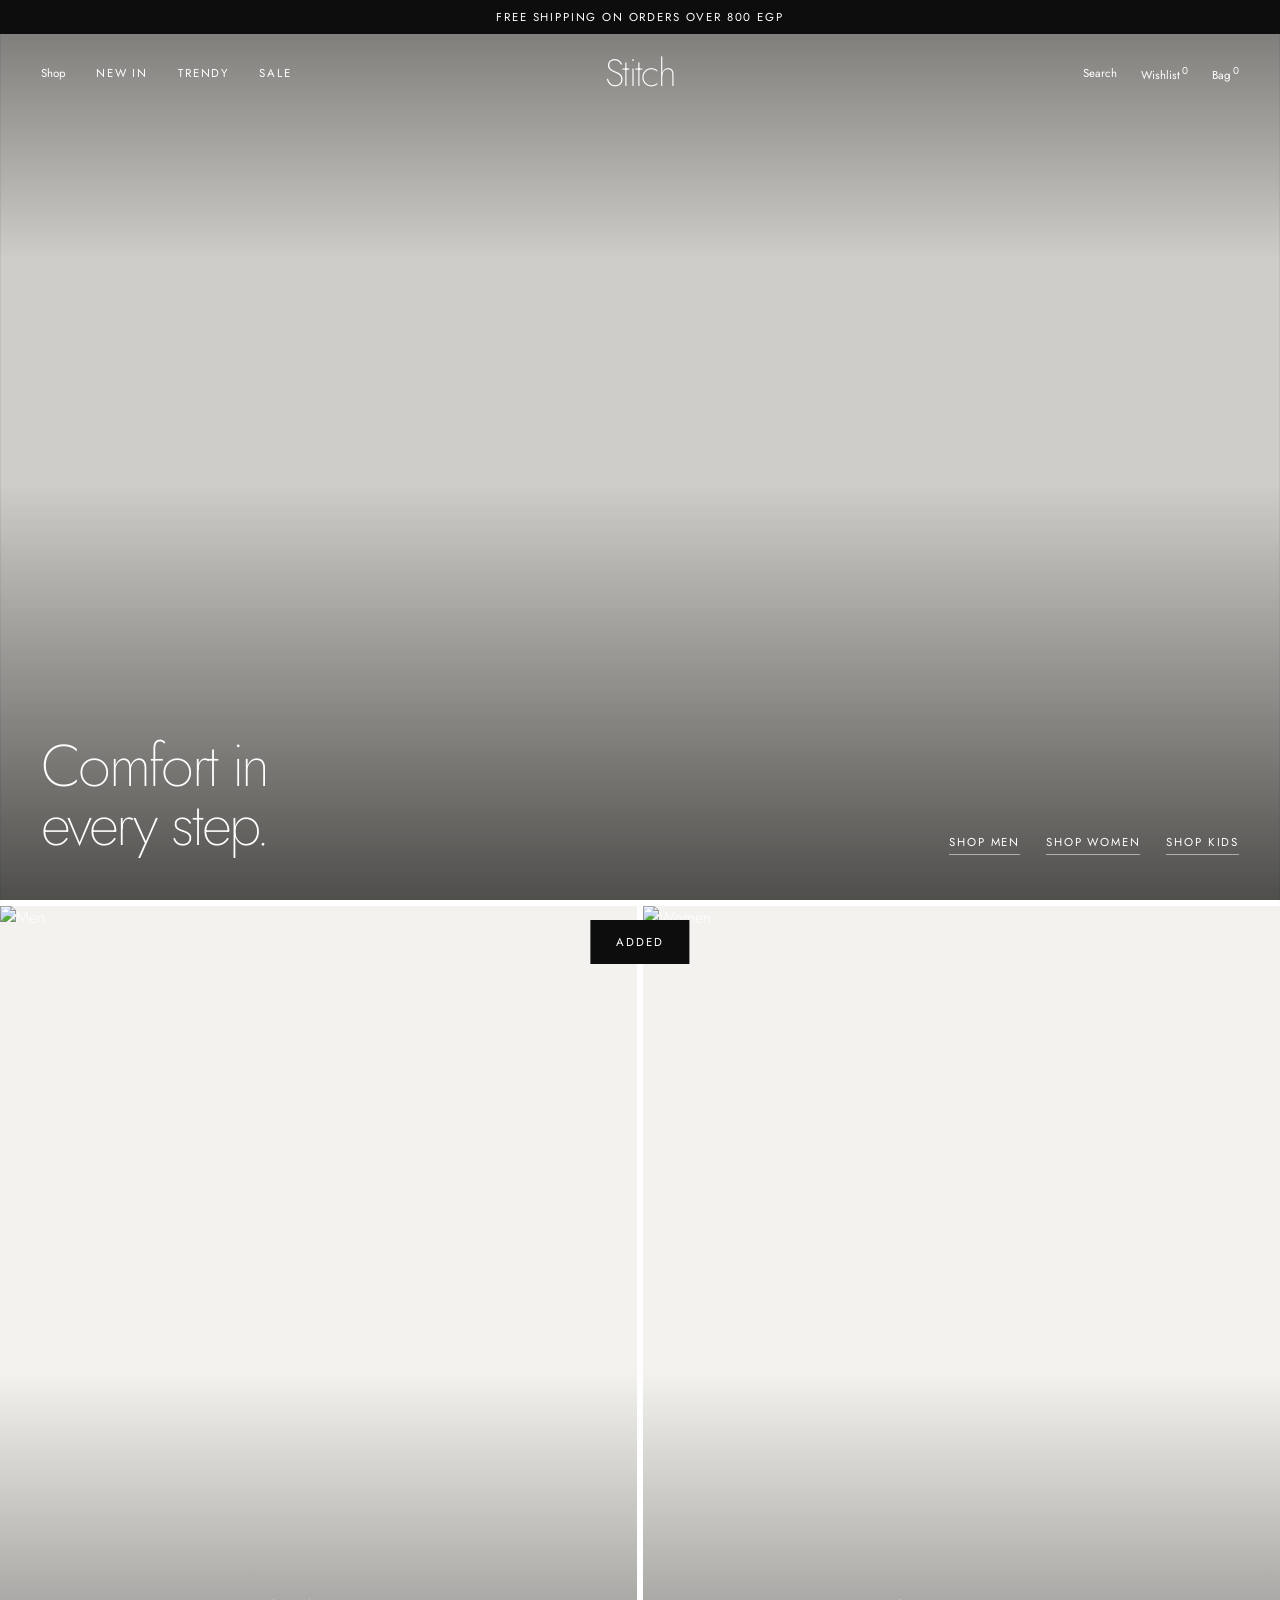
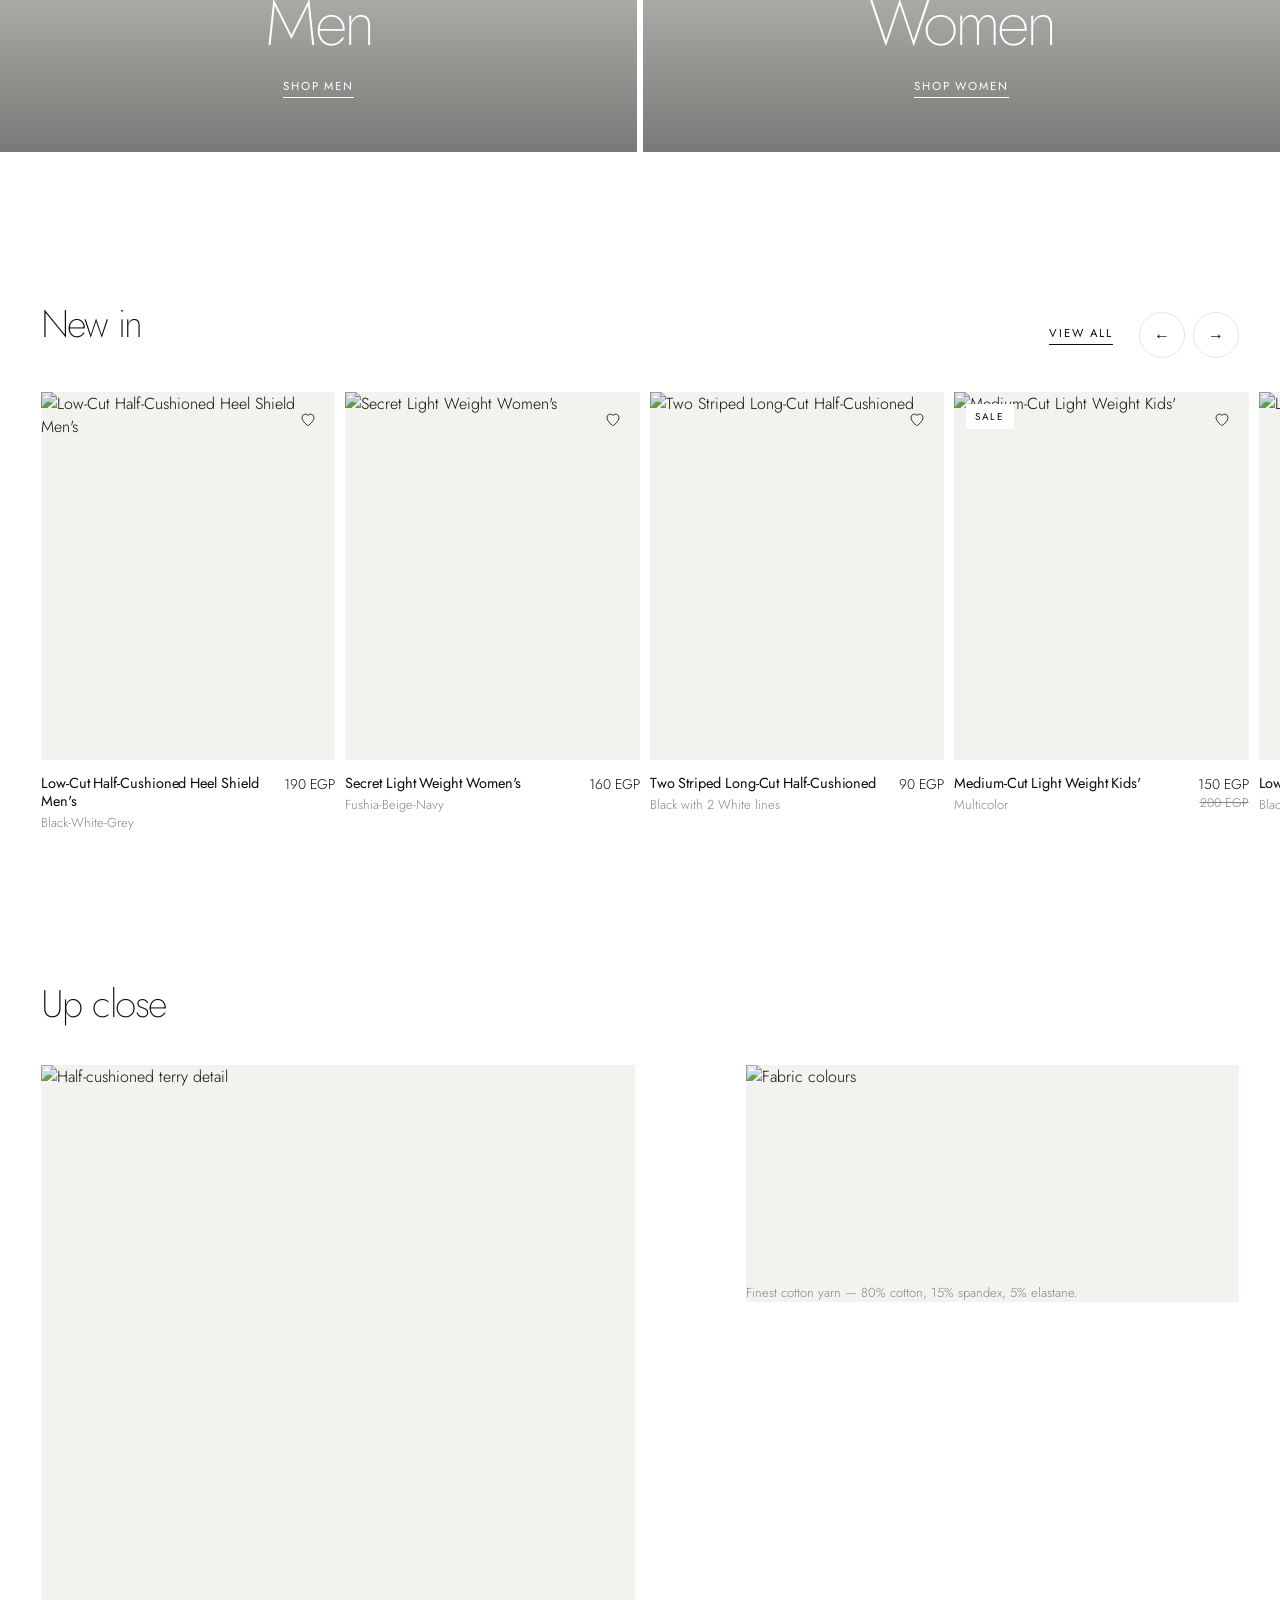
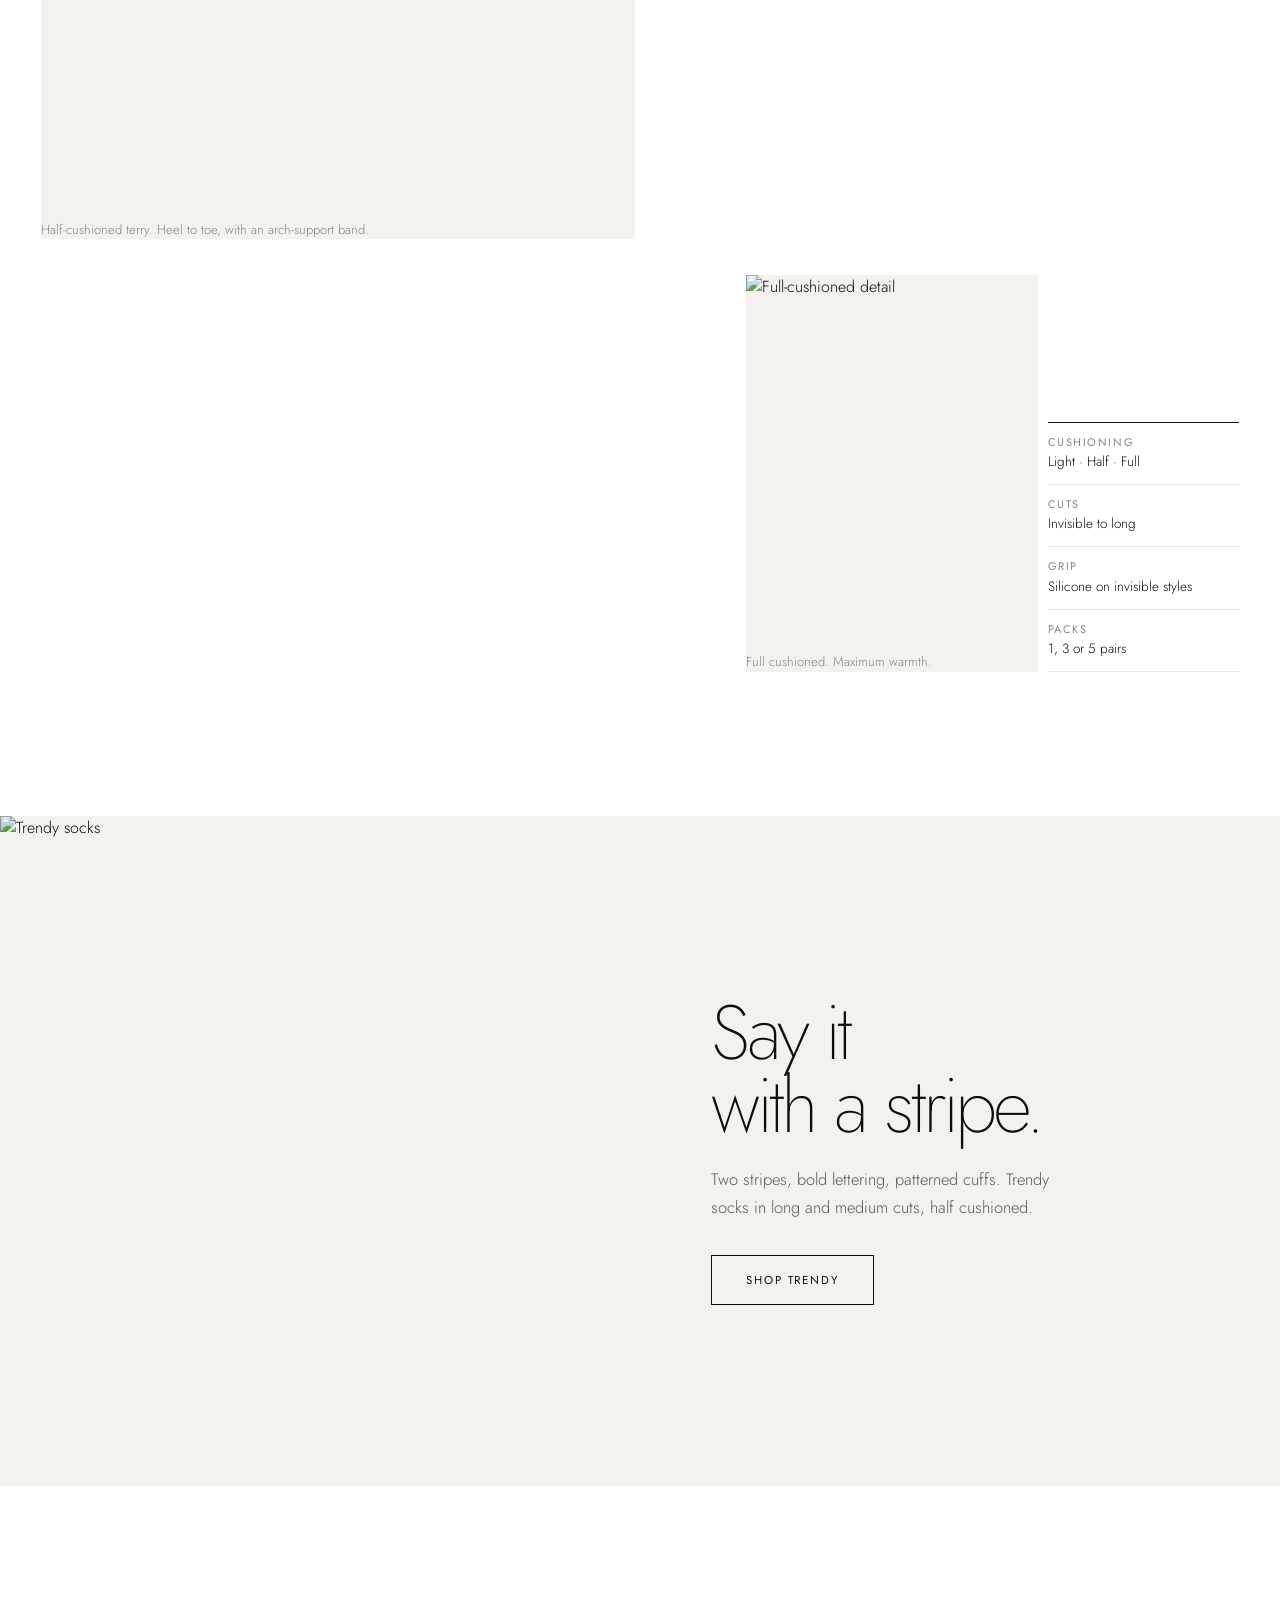
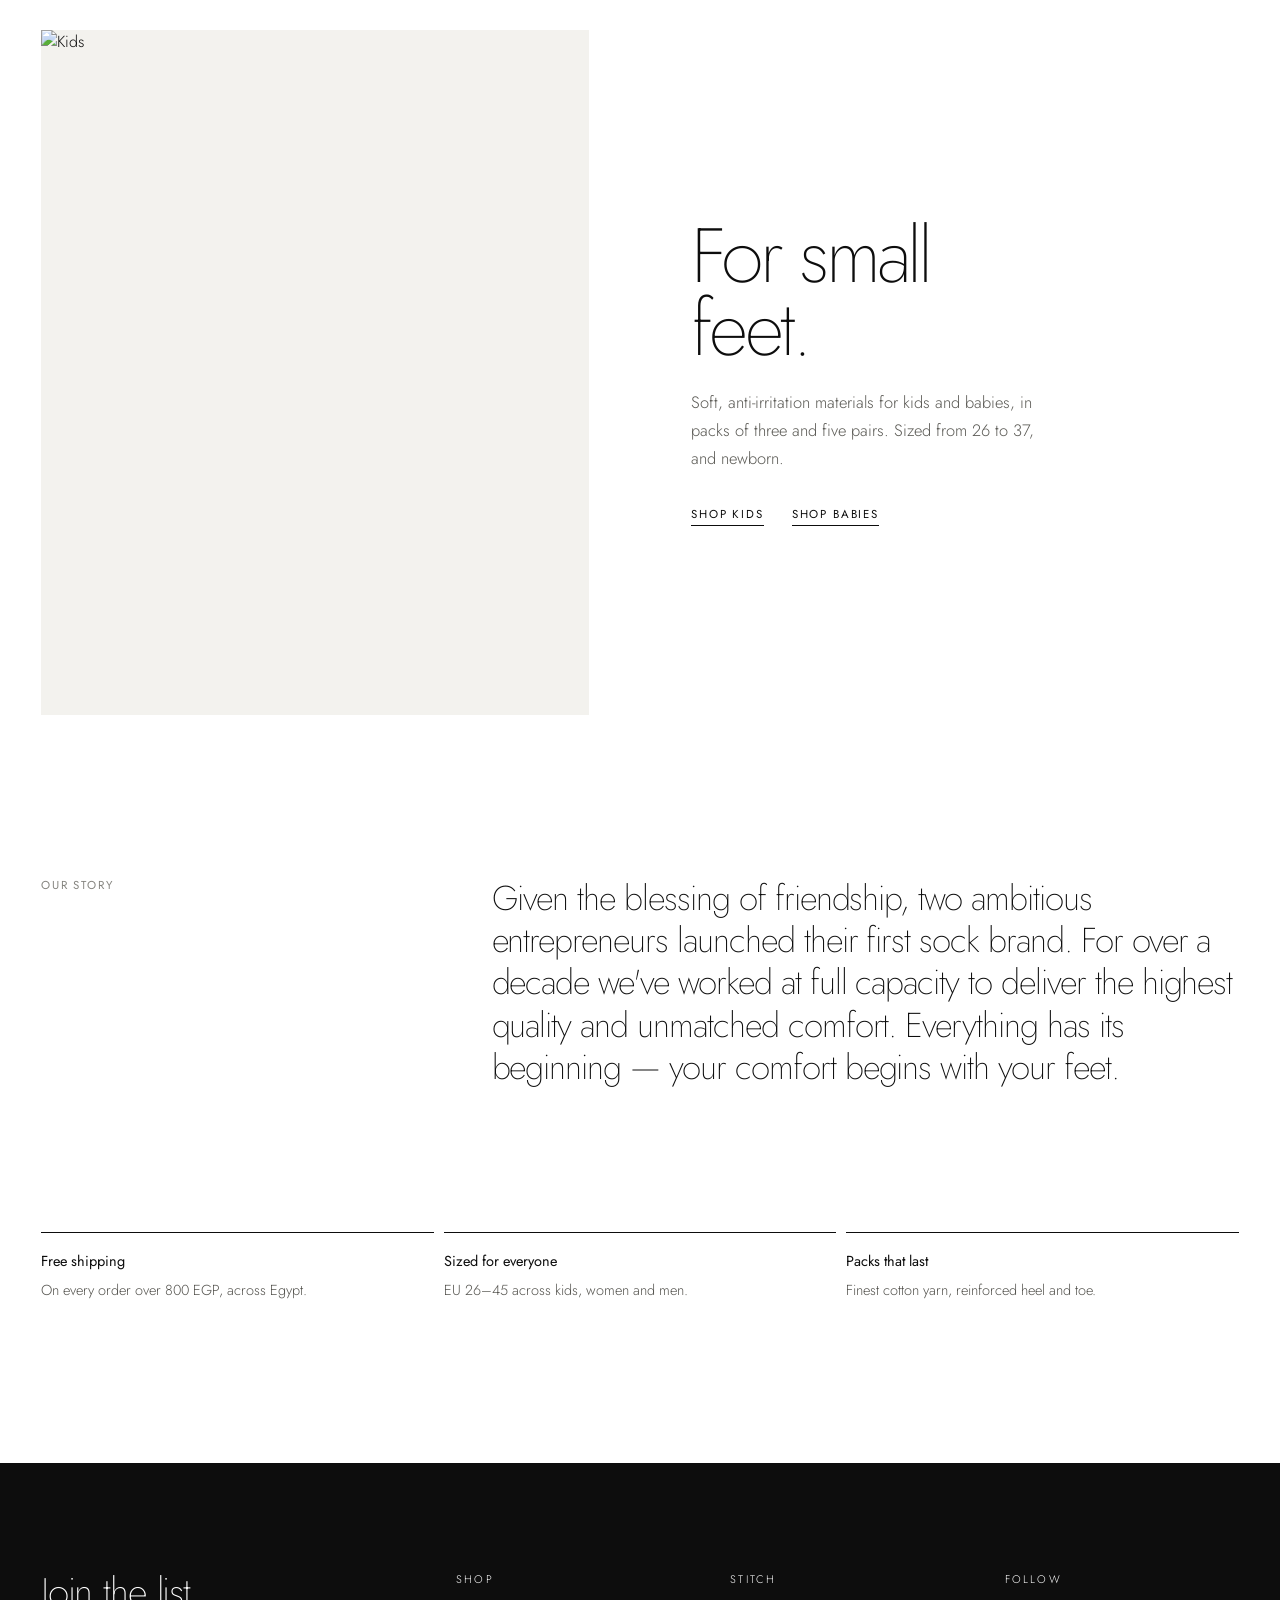
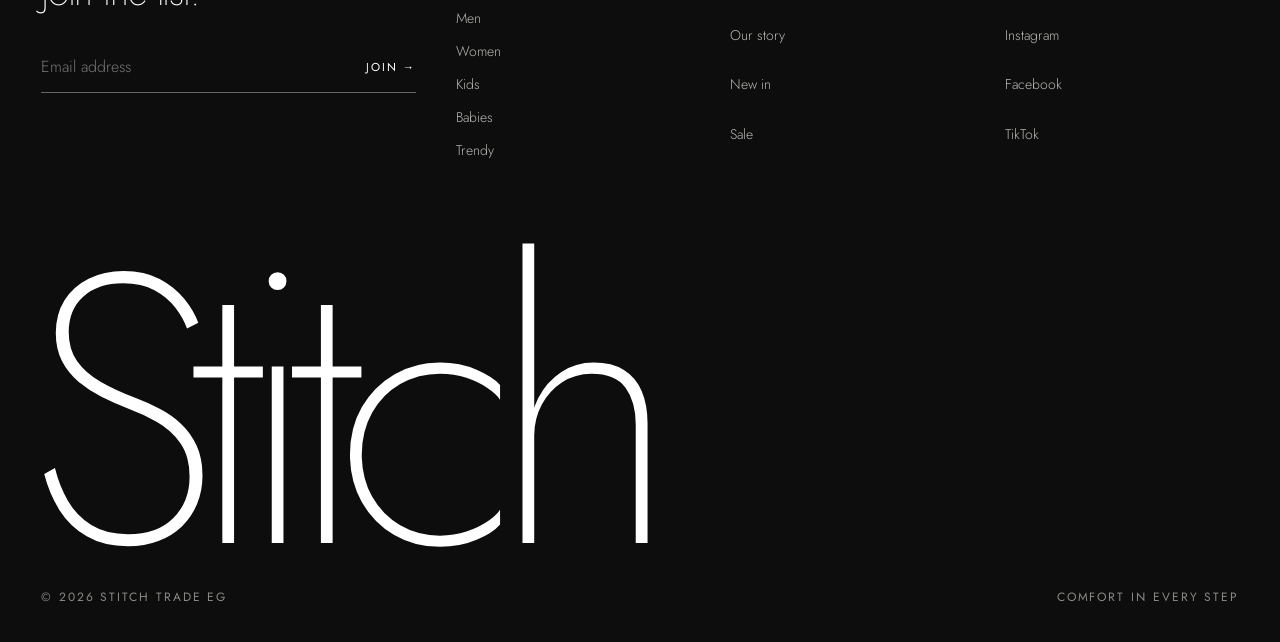
==== commit e56dee8c: "Rebuild as fashion editorial multi-page site: home, collection, product Co-Authored-By: Claude Sonne" ====
--- a/index.html
+++ b/index.html
@@ -1,430 +1,148 @@
 <!doctype html>
-<html lang="en">
+<html lang="en" class="nojs">
 <head>
 <meta charset="utf-8">
 <meta name="viewport" content="width=device-width,initial-scale=1">
 <title>Stitch — Comfort in every step</title>
+<meta name="description" content="Premium cushioned socks for men, women, kids and babies. Made in Egypt.">
 <link rel="preconnect" href="https://fonts.googleapis.com">
 <link href="https://fonts.googleapis.com/css2?family=Jost:wght@200;300;400;500&display=swap" rel="stylesheet">
+<link rel="stylesheet" href="assets/site.css">
 <style>
-:root{--ink:#0e0e0e;--mut:#8b8b88;--line:#e8e7e4;--bg:#fff;--soft:#f3f2ef;--ease:cubic-bezier(.2,.7,.1,1)}
-*{box-sizing:border-box;margin:0;padding:0}
-html{scroll-behavior:smooth}
-body{font-family:'Jost',sans-serif;font-weight:300;color:var(--ink);background:var(--bg);-webkit-font-smoothing:antialiased;overflow-x:hidden}
-body.lock{overflow:hidden}
-a{color:inherit;text-decoration:none}button{font:inherit;color:inherit;background:none;border:0;cursor:pointer}
-::selection{background:var(--ink);color:#fff}
-.up{font-size:12px;letter-spacing:.18em;text-transform:uppercase}
-/* loader */
-.ld{position:fixed;inset:0;background:var(--ink);z-index:300;display:grid;place-items:center;color:#fff;transition:transform 1.1s var(--ease) .15s}
-.ld.out{transform:translateY(-100%)}
-.ld b{font-weight:200;font-size:clamp(60px,10vw,140px);letter-spacing:-.05em;opacity:0;animation:ldin 1.1s var(--ease) .2s forwards}
-.ld.out b{opacity:0;transition:opacity .4s}
-.ld i{position:absolute;left:0;bottom:0;height:2px;background:#fff;width:0;animation:ldbar 1.5s var(--ease) forwards}
-@keyframes ldin{from{opacity:0;transform:translateY(24px);filter:blur(8px)}to{opacity:1;transform:none;filter:none}}
-@keyframes ldbar{to{width:100%}}
-/* announce */
-.bar{background:var(--ink);color:#fff;height:34px;overflow:hidden;position:relative;text-align:center}
-.bar span{position:absolute;left:0;right:0;top:0;line-height:34px;opacity:0;transform:translateY(12px);transition:.6s var(--ease)}
-.bar span.on{opacity:1;transform:none}
-/* header */
-header{position:fixed;top:34px;left:0;right:0;z-index:60;color:#fff;transition:background .45s,color .45s,top .35s var(--ease),border-color .4s;border-bottom:1px solid transparent}
-header.s,header.m{background:#fff;color:var(--ink);top:0;border-color:var(--line)}
-header.m{top:0}
-.hi{display:grid;grid-template-columns:1fr auto 1fr;align-items:center;padding:22px 3.2vw;transition:padding .35s var(--ease)}
-header.s .hi{padding:14px 3.2vw}
-.nav{display:flex;gap:34px}
-.nav>a,.nav>button{position:relative;padding:6px 0}
-.nav>a:after,.nav>button:after{content:"";position:absolute;left:0;right:100%;bottom:0;height:1px;background:currentColor;transition:right .4s var(--ease)}
-.nav>a:hover:after,.nav>button:hover:after,.nav>button.on:after{right:0}
-.logo{font-size:40px;font-weight:200;letter-spacing:-.04em;line-height:1}
-.rt{justify-self:end;display:flex;gap:26px;align-items:center}
-.rt button{display:flex;gap:6px;align-items:center}
-.rt sup{font-size:10px;margin-left:2px}
-.bg{display:none;width:26px;height:14px;position:relative}
-.bg:before,.bg:after{content:"";position:absolute;left:0;right:0;height:1px;background:currentColor;transition:.4s var(--ease)}
-.bg:before{top:3px}.bg:after{bottom:3px}
-.bg.x{z-index:70}.bg.x:before{top:6px;transform:rotate(45deg)}.bg.x:after{bottom:6px;transform:rotate(-45deg)}
-@media(max-width:900px){.nav{display:none}.bg{display:block}.hi{grid-template-columns:auto 1fr auto}.logo{justify-self:center}.rt .hide{display:none}}
-/* mega */
-.mega{position:absolute;left:0;right:0;top:100%;background:#fff;color:var(--ink);border-bottom:1px solid var(--line);display:grid;grid-template-columns:1fr 1.4fr;gap:4vw;padding:0 3.2vw;max-height:0;overflow:hidden;opacity:0;transition:max-height .6s var(--ease),opacity .35s,padding .6s var(--ease)}
-header.m .mega{max-height:460px;opacity:1;padding:38px 3.2vw 46px}
-.mega ul{list-style:none;display:grid;align-content:start}
-.mega li a{display:flex;justify-content:space-between;align-items:baseline;padding:14px 0;border-bottom:1px solid var(--line);font-size:clamp(22px,2.4vw,34px);font-weight:200;letter-spacing:-.03em;transition:padding .35s var(--ease),color .3s}
-.mega li a small{font-size:12px;color:var(--mut);letter-spacing:.14em;font-weight:300}
-.mega li a:hover{padding-left:14px}
-.mp{display:grid;grid-template-columns:1fr 1fr;gap:10px}
-.mp div{aspect-ratio:4/3.1;overflow:hidden;background:var(--soft)}
-.mp img{width:100%;height:100%;object-fit:cover;transition:opacity .5s,transform 1.2s var(--ease)}
-/* mobile menu */
-.mm{position:fixed;inset:0;background:#fff;z-index:55;padding:120px 6vw 40px;display:flex;flex-direction:column;gap:6px;transform:translateY(-100%);transition:transform .7s var(--ease);visibility:hidden}
-.mm.on{transform:none;visibility:visible}
-.mm a{font-size:44px;font-weight:200;letter-spacing:-.04em;padding:8px 0;border-bottom:1px solid var(--line)}
 /* hero */
-.hero{height:100vh;min-height:640px;position:relative;background:#cfcdc7;overflow:hidden}
-.hero img,.hero video{position:absolute;inset:-4% 0;width:100%;height:108%;object-fit:cover;will-change:transform}
-.hero:after{content:"";position:absolute;inset:0;background:linear-gradient(180deg,rgba(0,0,0,.4),transparent 28%,transparent 40%,rgba(0,0,0,.72))}
-.hc{position:absolute;left:3.2vw;right:3.2vw;bottom:6vh;z-index:2;color:#fff}
-.hc h1{font-weight:200;font-size:clamp(50px,9vw,160px);line-height:.92;letter-spacing:-.05em}
-.hc h1 span{display:block;overflow:hidden;padding-bottom:.06em}
-.hc h1 span i{display:block;font-style:normal;transform:translateY(110%);transition:transform 1.3s var(--ease)}
-body.go .hc h1 span i{transform:none}
-body.go .hc h1 span:nth-child(2) i{transition-delay:.12s}
-.hm{display:flex;justify-content:space-between;align-items:flex-end;margin-top:5vh;gap:30px;flex-wrap:wrap;opacity:0;transition:opacity 1.2s ease .9s}
-body.go .hm{opacity:1}
-.hm p{max-width:310px;line-height:1.6;font-size:15px;opacity:.9}
-.pill{display:inline-flex;gap:14px;align-items:center;border:1px solid currentColor;padding:16px 34px;transition:.4s var(--ease);position:relative;overflow:hidden;z-index:0}
-.pill:before{content:"";position:absolute;inset:0;background:#fff;transform:translateY(101%);transition:transform .45s var(--ease);z-index:-1}
-.pill:hover{color:var(--ink);border-color:#fff}.pill:hover:before{transform:none}
-.pill.dk:before{background:var(--ink)}.pill.dk:hover{color:#fff;border-color:var(--ink)}
-.pill.fill{background:var(--ink);color:#fff;border-color:var(--ink)}.pill.fill:before{background:#fff}.pill.fill:hover{color:var(--ink)}
-.sc{position:absolute;right:3.2vw;top:50%;z-index:2;color:#fff;writing-mode:vertical-rl;display:flex;gap:14px;align-items:center;font-size:11px;letter-spacing:.3em;text-transform:uppercase}
-.sc:after{content:"";width:1px;height:70px;background:linear-gradient(#fff 50%,transparent 50%) 0 0/1px 14px;animation:dash 1.4s linear infinite}
-@keyframes dash{to{background-position:0 14px}}
-@media(max-width:900px){.sc{display:none}}
-/* statement */
-.st{padding:20vh 3.2vw 16vh;max-width:1500px;margin:0 auto}
-.st small{display:block;margin-bottom:34px;color:var(--mut)}
-.st p{font-weight:200;font-size:clamp(30px,4.6vw,76px);line-height:1.1;letter-spacing:-.04em}
-.st p span{color:#cfcfcc;transition:color .5s}.st p span.l{color:var(--ink)}
-/* collections */
-.cols{display:grid;grid-template-columns:repeat(4,1fr);gap:10px;padding:0 10px}
-@media(max-width:900px){.cols{grid-template-columns:1fr 1fr}}
-.col{display:block;cursor:pointer}
-.col:nth-child(even){margin-top:7vw}
-@media(max-width:900px){.col:nth-child(even){margin-top:0}}
-.col .im{aspect-ratio:3/4.3;overflow:hidden;background:var(--soft);position:relative}
-.col img{width:100%;height:100%;object-fit:cover;transition:transform 1.6s var(--ease)}
-.col:hover img{transform:scale(1.06)}
-.col .im:after{content:"Shop";position:absolute;left:50%;bottom:22px;transform:translate(-50%,20px);background:#fff;padding:12px 26px;font-size:11px;letter-spacing:.22em;text-transform:uppercase;opacity:0;transition:.5s var(--ease)}
-.col:hover .im:after{opacity:1;transform:translate(-50%,0)}
-.col div.cp{display:flex;justify-content:space-between;align-items:baseline;padding:16px 4px 0}
-.col h3{font-weight:200;font-size:clamp(22px,2.2vw,34px);letter-spacing:-.03em}
-.col span{font-size:12px;color:var(--mut);letter-spacing:.14em}
-/* shop */
-.sec{padding:18vh 3.2vw 0}
-.sh{display:flex;justify-content:space-between;align-items:flex-end;margin-bottom:46px;flex-wrap:wrap;gap:24px}
-.sh h2{font-weight:200;font-size:clamp(36px,4.6vw,76px);letter-spacing:-.045em;line-height:1}
-.sh small{display:block;color:var(--mut);margin-bottom:14px}
-.tabs{display:flex;gap:28px;flex-wrap:wrap}
-.tabs button{color:var(--mut);padding-bottom:5px;border-bottom:1px solid transparent;transition:.3s}
-.tabs button.on,.tabs button:hover{color:var(--ink);border-color:var(--ink)}
-.grid{display:grid;grid-template-columns:repeat(4,1fr);gap:54px 16px}
-@media(max-width:1000px){.grid{grid-template-columns:1fr 1fr}}
-.p{cursor:pointer;opacity:0;transform:translateY(22px);animation:pin .9s var(--ease) forwards}
-@keyframes pin{to{opacity:1;transform:none}}
-.p .im{aspect-ratio:4/5;background:var(--soft);position:relative;overflow:hidden}
-.p img{width:100%;height:100%;object-fit:cover;mix-blend-mode:multiply;transition:transform 1.2s var(--ease)}
-.p:hover img{transform:scale(1.05)}
-.p .tg{position:absolute;left:12px;top:12px;font-size:10px;letter-spacing:.18em;text-transform:uppercase;background:#fff;padding:6px 10px}
-.p .hrt{position:absolute;right:10px;top:10px;width:38px;height:38px;border-radius:50%;display:grid;place-items:center;transition:.3s}
-.p .hrt:hover{background:#fff}.p .hrt svg{width:18px;fill:none;stroke:var(--ink);stroke-width:1.2;transition:.3s}.p .hrt.on svg{fill:var(--ink)}
-.p .qa{position:absolute;left:0;right:0;bottom:0;background:rgba(255,255,255,.95);padding:16px;text-align:center;transform:translateY(100%);transition:transform .5s var(--ease)}
-.p:hover .qa{transform:none}
-.p h4{font-weight:400;font-size:15px;margin-top:16px;letter-spacing:-.005em}
-.p .mt{display:flex;justify-content:space-between;color:var(--mut);font-size:14px;margin-top:4px}
-.p .mt b{font-weight:300;color:var(--ink)}
-.more{text-align:center;margin-top:9vh}
-/* guide */
-.gd{display:grid;grid-template-columns:1fr 1fr;gap:0;margin-top:18vh;border-top:1px solid var(--line)}
-@media(max-width:900px){.gd{grid-template-columns:1fr}}
-.gv{position:sticky;top:0;height:100vh;overflow:hidden;background:var(--soft)}
-@media(max-width:900px){.gv{position:relative;height:60vh}}
-.gv img{position:absolute;inset:0;width:100%;height:100%;object-fit:cover;opacity:0;transform:scale(1.08);transition:opacity 1s ease,transform 1.8s var(--ease)}
-.gv img.on{opacity:1;transform:none}
-.gs{padding:0 5vw 0 5vw}
-.gs .gh{padding:16vh 0 4vh}
-.gs .gh small{color:var(--mut);display:block;margin-bottom:16px}
-.gs h2{font-weight:200;font-size:clamp(38px,4.8vw,80px);letter-spacing:-.045em;line-height:1}
-.gi{min-height:70vh;display:flex;flex-direction:column;justify-content:center;border-top:1px solid var(--line);opacity:.25;transition:opacity .7s}
-.gi.on{opacity:1}
-.gi .n{font-size:12px;letter-spacing:.2em;color:var(--mut)}
-.gi h3{font-weight:200;font-size:clamp(34px,4vw,64px);letter-spacing:-.04em;margin:14px 0}
-.gi p{max-width:38ch;line-height:1.7;color:#55554f;margin-bottom:26px}
-.dots{display:flex;gap:6px;margin-bottom:34px}.dots i{width:34px;height:2px;background:var(--line)}.dots i.f{background:var(--ink)}
-.gi .pill{align-self:flex-start}
-/* numbers */
-.nm{display:grid;grid-template-columns:repeat(3,1fr);border-top:1px solid var(--line);border-bottom:1px solid var(--line)}
-@media(max-width:700px){.nm{grid-template-columns:1fr}}
-.nm div{padding:9vh 3.2vw;border-right:1px solid var(--line)}.nm div:last-child{border:0}
-.nm b{display:block;font-weight:200;font-size:clamp(56px,8vw,130px);letter-spacing:-.06em;line-height:.9}
-.nm span{display:block;margin-top:16px;color:var(--mut)}
+.hero{height:calc(100vh - 34px);min-height:600px;position:relative;background:#cfcdc7;overflow:hidden}
+.hero img{position:absolute;inset:-4% 0;width:100%;height:108%;object-fit:cover;will-change:transform}
+.hero:after{content:"";position:absolute;inset:0;background:linear-gradient(180deg,rgba(0,0,0,.38),transparent 26%,transparent 52%,rgba(0,0,0,.62))}
+.hb{position:absolute;left:var(--pad);right:var(--pad);bottom:5vh;z-index:2;color:#fff;display:flex;justify-content:space-between;align-items:flex-end;gap:30px;flex-wrap:wrap}
+.hb h1{font-weight:200;font-size:clamp(34px,4.6vw,76px);line-height:1;letter-spacing:-.045em}
+.hb h1 span{display:block}
+.hb h1 i{display:block;font-style:normal;animation:hup 1.1s var(--ease) both}
+.hb h1 span:nth-child(2) i{animation-delay:.12s}
+@keyframes hup{from{transform:translateY(22px)}}
+.hb nav{display:flex;gap:26px;flex-wrap:wrap}
+.hb nav a{padding-bottom:4px;border-bottom:1px solid rgba(255,255,255,.5);transition:border-color .3s}
+.hb nav a:hover{border-color:#fff}
+/* split */
+.split{display:grid;grid-template-columns:1fr 1fr;gap:6px;padding:6px 0 0}
+@media(max-width:760px){.split{grid-template-columns:1fr}}
+.sp{position:relative;height:min(94vh,980px);overflow:hidden;display:block;color:#fff;background:var(--soft)}
+.sp img{width:100%;height:100%;object-fit:cover;transition:transform 1.8s var(--ease)}
+.sp:hover img{transform:scale(1.04)}
+.sp:after{content:"";position:absolute;inset:0;background:linear-gradient(transparent 55%,rgba(0,0,0,.5))}
+.sp div{position:absolute;z-index:2;left:0;right:0;bottom:6vh;text-align:center}
+.sp h2{font-weight:200;font-size:clamp(40px,5vw,84px);letter-spacing:-.05em;line-height:1;margin-bottom:18px}
+@media(max-width:760px){.sp{height:78vh}}
+/* rail */
+.sh{display:flex;justify-content:space-between;align-items:baseline;padding:0 var(--pad);margin-bottom:34px;gap:20px}
+.sh h2{font-weight:200;font-size:clamp(28px,3vw,46px);letter-spacing:-.04em}
+.sec{padding-top:16vh}
+.rail{display:flex;gap:10px;overflow-x:auto;scroll-snap-type:x mandatory;scroll-padding-left:var(--pad);padding:0 var(--pad);scrollbar-width:none}
+.rail::-webkit-scrollbar{display:none}
+.rail .p{flex:0 0 clamp(230px,23vw,340px);scroll-snap-align:start}
+.rctl{display:flex;gap:8px}.rctl button{width:46px;height:46px;border:1px solid var(--line);border-radius:50%;transition:.3s}.rctl button:hover{background:var(--ink);color:#fff;border-color:var(--ink)}
+/* detail */
+.dt{display:grid;grid-template-columns:repeat(12,1fr);gap:10px;padding:0 var(--pad);align-items:start}
+.dt figure{overflow:hidden;background:var(--soft)}
+.dt img{width:100%;height:100%;object-fit:cover;transition:transform 1.8s var(--ease)}
+.dt figure:hover img{transform:scale(1.04)}
+.dt figcaption{padding-top:12px;color:var(--mut);font-size:13px;line-height:1.5}
+.d1{grid-column:1/7}.d1 .fi{aspect-ratio:4/5;overflow:hidden;background:var(--soft)}
+.d2{grid-column:8/13}.d2 .fi{aspect-ratio:2.4/1;overflow:hidden;background:var(--soft)}
+.d3{grid-column:8/11;margin-top:26px}.d3 .fi{aspect-ratio:4/5;overflow:hidden;background:var(--soft)}
+.dspec{grid-column:11/13;margin-top:26px;align-self:end}
+.dspec dl{border-top:1px solid var(--ink)}
+.dspec div{padding:12px 0;border-bottom:1px solid var(--line);font-size:13.5px;line-height:1.4}
+.dspec dt{color:var(--mut);font-size:11px;letter-spacing:.14em;text-transform:uppercase;margin-bottom:3px;font-weight:400}
+@media(max-width:900px){.d1{grid-column:1/-1}.d2{grid-column:1/-1}.d3{grid-column:1/8}.dspec{grid-column:1/-1;margin-top:20px}}
+/* trendy */
+.tr{display:grid;grid-template-columns:1.1fr 1fr;background:var(--soft);margin-top:16vh;align-items:center}
+@media(max-width:860px){.tr{grid-template-columns:1fr}}
+.tr .ti{aspect-ratio:1/1;overflow:hidden}.tr img{width:100%;height:100%;object-fit:cover;mix-blend-mode:multiply;transition:transform 1.8s var(--ease)}.tr:hover img{transform:scale(1.03)}
+.tr .tx{padding:8vh var(--pad)}
+.tx h2{font-weight:200;font-size:clamp(44px,6vw,100px);line-height:.95;letter-spacing:-.05em;margin-bottom:22px}
+.tx p{color:#5b5a55;line-height:1.7;max-width:36ch;margin-bottom:34px;font-size:16.5px}
+/* kids */
+.kd{display:grid;grid-template-columns:1fr 1fr;align-items:center;gap:8vw;padding:16vh var(--pad) 0}
+@media(max-width:860px){.kd{grid-template-columns:1fr;gap:34px}}
+.kd .ki{aspect-ratio:4/5;overflow:hidden;background:var(--soft)}.kd img{width:100%;height:100%;object-fit:cover;transition:transform 1.8s var(--ease)}.kd .ki:hover img{transform:scale(1.04)}
+.links{display:flex;gap:28px;flex-wrap:wrap}
 /* story */
-.sy{display:grid;grid-template-columns:1fr 1fr;gap:7vw;align-items:center;padding:18vh 3.2vw}
-@media(max-width:900px){.sy{grid-template-columns:1fr}}
-.sy .ph{overflow:hidden}.sy img{width:100%;aspect-ratio:4/5;object-fit:cover;display:block;will-change:transform}
-.sy small{color:var(--mut)}
-.sy h2{font-weight:200;font-size:clamp(38px,4.8vw,80px);line-height:.98;letter-spacing:-.045em;margin:22px 0 28px}
-.sy p{line-height:1.75;max-width:46ch;color:#55554f;font-size:17px;margin-bottom:38px}
-/* footer */
-footer{background:var(--ink);color:#fff;padding:12vh 3.2vw 4vh;overflow:hidden}
-.fg{display:grid;grid-template-columns:1.6fr 1fr 1fr 1fr;gap:40px;margin-bottom:14vh}
-@media(max-width:800px){.fg{grid-template-columns:1fr 1fr}.fg>div:first-child{grid-column:1/-1}}
-footer h3{font-weight:200;font-size:clamp(28px,3vw,46px);letter-spacing:-.03em;line-height:1.1;margin-bottom:28px}
-.nf{display:flex;border-bottom:1px solid #666;max-width:420px;transition:border-color .3s}.nf:focus-within{border-color:#fff}
-.nf input{flex:1;background:none;border:0;color:#fff;font:inherit;padding:14px 0;outline:0}
-.fg ul{list-style:none;display:grid;gap:13px;font-size:14px;color:#b8b8b4}
-.fg ul li:first-child{font-size:11px;letter-spacing:.22em;text-transform:uppercase;color:#fff;margin-bottom:8px}
-.fg ul a:hover{color:#fff}
-.big{font-weight:200;font-size:clamp(100px,30vw,560px);letter-spacing:-.08em;line-height:.74;margin:0 0 4vh -.04em}
-.cp{display:flex;justify-content:space-between;font-size:12px;color:#8a8a86;flex-wrap:wrap;gap:12px}
-/* overlays */
-.ov{position:fixed;inset:0;background:rgba(14,14,14,.4);backdrop-filter:blur(3px);opacity:0;pointer-events:none;transition:.5s;z-index:90}.ov.on{opacity:1;pointer-events:auto}
-.dr{position:fixed;right:0;top:0;bottom:0;width:min(440px,100%);background:#fff;z-index:100;transform:translateX(100%);transition:transform .65s var(--ease);display:flex;flex-direction:column;padding:28px}
-.dr.on{transform:none}
-.dh{display:flex;justify-content:space-between;padding-bottom:20px;border-bottom:1px solid var(--line)}
-.items{flex:1;overflow:auto}
-.it{display:grid;grid-template-columns:80px 1fr auto;gap:16px;padding:20px 0;border-bottom:1px solid var(--line)}
-.it img{width:80px;height:100px;object-fit:cover;background:var(--soft);mix-blend-mode:multiply}
-.it b{font-weight:400;font-size:14px;display:block}.it small{color:var(--mut);font-size:13px}
-.qty{margin-top:12px;display:inline-flex;border:1px solid var(--line);align-items:center}
-.qty button{width:30px;height:30px;font-size:15px}.qty span{width:26px;text-align:center;font-size:13px}
-.free{font-size:12px;color:var(--mut);margin:18px 0 6px}.free div{height:2px;background:var(--line);margin-top:10px}.free i{display:block;height:100%;background:var(--ink);transition:width .6s var(--ease)}
-.tot{display:flex;justify-content:space-between;margin:14px 0 18px;font-size:17px}
-.dr .pill{justify-content:center;width:100%}
-.empty{text-align:center;color:var(--mut);margin-top:70px;line-height:1.7}
-/* quick view */
-.qv{position:fixed;left:50%;top:50%;width:min(1000px,calc(100% - 28px));max-height:92vh;overflow:auto;background:#fff;z-index:110;display:grid;grid-template-columns:1fr 1fr;opacity:0;pointer-events:none;transform:translate(-50%,-47%);transition:.6s var(--ease)}
-.qv.on{opacity:1;pointer-events:auto;transform:translate(-50%,-50%)}
-@media(max-width:760px){.qv{grid-template-columns:1fr}}
-.qv .qi{background:var(--soft);min-height:380px}.qv .qi img{width:100%;height:100%;object-fit:cover;mix-blend-mode:multiply}
-.qv .qd{padding:44px;display:flex;flex-direction:column;gap:18px}
-.qv .qd small{color:var(--mut)}
-.qv h3{font-weight:200;font-size:clamp(30px,3vw,44px);letter-spacing:-.04em;line-height:1.05}
-.qv .pp{font-size:20px}
-.qv p{line-height:1.7;color:#55554f;font-size:15px}
-.szs{display:flex;gap:8px;flex-wrap:wrap}.szs button{min-width:62px;padding:12px 16px;border:1px solid var(--line);font-size:14px;transition:.25s}.szs button:hover{border-color:var(--ink)}.szs button.on{background:var(--ink);color:#fff;border-color:var(--ink)}
-.qv details{border-top:1px solid var(--line);padding:14px 0;font-size:14px}.qv details:last-of-type{border-bottom:1px solid var(--line)}.qv summary{cursor:pointer;list-style:none;display:flex;justify-content:space-between}.qv summary:after{content:"+"}.qv details[open] summary:after{content:"–"}.qv details p{margin-top:10px;font-size:14px}
-.qv .row{display:flex;gap:10px}.qv .row .pill{flex:1;justify-content:center}.qv .hb{width:56px;border:1px solid var(--ink);display:grid;place-items:center}
-.qv .hb svg{width:20px;fill:none;stroke:var(--ink);stroke-width:1.2}.qv .hb.on svg{fill:var(--ink)}
-.qx{position:absolute;right:14px;top:14px;width:42px;height:42px;background:#fff;z-index:2;font-size:15px;border-radius:50%}
-/* search */
-.se{position:fixed;inset:0;background:#fff;z-index:120;padding:30px 3.2vw 40px;overflow:auto;transform:translateY(-100%);transition:transform .8s var(--ease);visibility:hidden}
-.se.on{transform:none;visibility:visible}
-.se .top{display:flex;justify-content:space-between;align-items:center;margin-bottom:6vh}
-.se input{width:100%;border:0;border-bottom:1px solid var(--ink);font:inherit;font-weight:200;font-size:clamp(34px,6vw,96px);letter-spacing:-.04em;padding:10px 0 18px;outline:0;background:none}
-.se .pop{display:flex;gap:10px;flex-wrap:wrap;margin:26px 0 6vh;align-items:center;color:var(--mut)}
-.se .pop button{border:1px solid var(--line);padding:9px 18px;color:var(--ink);transition:.25s}.se .pop button:hover{background:var(--ink);color:#fff}
-.sr{display:grid;grid-template-columns:repeat(5,1fr);gap:30px 14px}
-@media(max-width:900px){.sr{grid-template-columns:1fr 1fr}}
-.sr .p{animation-delay:0s}
-.toast{position:fixed;left:50%;bottom:28px;transform:translate(-50%,90px);background:var(--ink);color:#fff;padding:14px 26px;z-index:150;transition:transform .6s var(--ease);font-size:13px;letter-spacing:.06em}.toast.on{transform:translate(-50%,0)}
-.rv{opacity:0;transform:translateY(34px);transition:opacity 1.2s,transform 1.2s var(--ease)}.rv.in{opacity:1;transform:none}
-.dirtag{position:fixed;left:14px;bottom:14px;z-index:80;background:rgba(14,14,14,.85);color:#fff;font-size:10px;letter-spacing:.16em;text-transform:uppercase;padding:7px 12px;backdrop-filter:blur(6px)}
-@media(hover:none){.p .qa,.col .im:after{display:none}.p .hrt{background:rgba(255,255,255,.8)}}
-@media(max-width:600px){
-.hi{padding:16px 16px;gap:8px}header.s .hi{padding:10px 16px}
-.logo{font-size:32px}.rt{gap:16px}.up{font-size:11px;letter-spacing:.14em}
-.hc{left:16px;right:16px;bottom:5vh}.hc h1{font-size:clamp(44px,14vw,70px)}
-.hm{margin-top:3vh}.hm p{font-size:14px}.pill{padding:14px 26px}
-.st{padding:14vh 16px 10vh}.cols{padding:0 6px;gap:6px}.sec{padding:12vh 16px 0}
-.grid{gap:34px 8px}.p h4{font-size:14px}.p .mt{font-size:13px}
-.sh{margin-bottom:28px}.tabs{gap:18px}
-.gv{height:36vh;position:sticky;top:52px;z-index:2}.gd{margin-top:12vh}.gs{padding:0 16px;position:relative;z-index:1}.gi{min-height:56vh;justify-content:flex-start;padding-top:6vh}.gs .gh{padding:6vh 0 2vh;min-height:30vh}
-.nm div{padding:6vh 16px;border-right:0;border-bottom:1px solid var(--line)}
-.sy{padding:12vh 16px;gap:30px}footer{padding:10vh 16px 3vh}.fg{gap:30px;margin-bottom:8vh}
-.qv .qd{padding:24px 20px}.qv .qi{min-height:300px;max-height:42vh}.dr{padding:20px}
-.se{padding:20px 16px}.sr{gap:24px 8px}.mm{padding:100px 20px 30px}.mm a{font-size:36px}
-.toast{width:calc(100% - 32px);text-align:center}
-}
-@media(prefers-reduced-motion:reduce){*{animation-duration:.01s!important;transition-duration:.01s!important}}
+.stl{padding:18vh var(--pad) 0;display:grid;grid-template-columns:1fr 2fr;gap:6vw}
+@media(max-width:800px){.stl{grid-template-columns:1fr;gap:20px}}
+.stl p{font-weight:200;font-size:clamp(24px,2.7vw,44px);line-height:1.22;letter-spacing:-.03em;max-width:28em}
+.srv{display:grid;grid-template-columns:repeat(3,1fr);gap:10px;padding:16vh var(--pad) 0}
+@media(max-width:800px){.srv{grid-template-columns:1fr}}
+.srv div{border-top:1px solid var(--ink);padding-top:16px;line-height:1.6;font-size:14.5px;color:#55544f}
+.srv b{display:block;font-weight:400;color:var(--ink);margin-bottom:6px}
 </style>
 </head>
 <body>
-<div class="ld" id="ld"><b>Stitch</b><i></i></div>
-
-<div class="bar up" id="bar"><span class="on">Free shipping on orders over 800 EGP</span><span>Cushioned from heel to toe</span><span>Comfort in every step</span></div>
-
-<header id="hd">
-  <div class="hi">
-    <nav class="nav up">
-      <button id="shopBtn">Shop</button>
-      <a href="#guide">Find your sock</a>
-      <a href="#story">Our story</a>
-    </nav>
-    <button class="bg" id="bgBtn" aria-label="Menu"></button>
-    <a href="#" class="logo">Stitch</a>
-    <div class="rt up">
-      <button id="seBtn">Search</button>
-      <button class="hide" id="wlBtn">Wishlist<sup id="wc">0</sup></button>
-      <button id="bagBtn">Bag<sup id="cnt">0</sup></button>
-    </div>
-  </div>
-  <div class="mega" id="mega">
-    <ul id="ml"></ul>
-    <div class="mp" id="mp"></div>
-  </div>
-</header>
-
-<div class="mm" id="mm"><a href="#shop">Shop</a><a href="#cols">Collections</a><a href="#guide">Find your sock</a><a href="#story">Our story</a></div>
-
-<section class="hero" id="hero">
-  <img src="https://stitcheg.com/cdn/shop/files/day_1_4.jpg?v=1746379297&width=1800" alt="">
-  <div class="sc">Scroll</div>
-  <div class="hc">
+<section class="hero">
+  <img id="heroImg" alt="">
+  <div class="hb">
     <h1><span><i>Comfort in</i></span><span><i>every step.</i></span></h1>
-    <div class="hm"><p>Premium socks, cushioned heel to toe. Made in Egypt for over a decade.</p><a class="pill up" href="#shop">Shop now <span>→</span></a></div>
+    <nav class="up"><a href="collection.html?g=men">Shop men</a><a href="collection.html?g=women">Shop women</a><a href="collection.html?g=kids">Shop kids</a></nav>
   </div>
 </section>
 
-<section class="st"><small class="up">Since 2013 · Cairo</small><p id="stp">Socks built on commitment, ambition and trust. Because everything has its beginning, and your comfort begins with your feet.</p></section>
-
-<div class="cols" id="cols">
-  <a class="col rv" data-f="men"><div class="im"><img src="https://stitcheg.com/cdn/shop/files/Men_s_Collection.jpg?v=1697985299&width=900" alt="Men"></div><div class="cp"><h3>Men</h3><span>01</span></div></a>
-  <a class="col rv" data-f="women"><div class="im"><img src="https://stitcheg.com/cdn/shop/files/Women_s_Collection.jpg?v=1698058724&width=900" alt="Women"></div><div class="cp"><h3>Women</h3><span>02</span></div></a>
-  <a class="col rv" data-f="kids"><div class="im"><img src="https://stitcheg.com/cdn/shop/files/Young_Kids_and_Babies_Collection.jpg?v=1697985433&width=900" alt="Kids"></div><div class="cp"><h3>Kids &amp; Babies</h3><span>03</span></div></a>
-  <a class="col rv" data-f="trendy"><div class="im"><img src="https://stitcheg.com/cdn/shop/files/1P0A2184-Edit-2.jpg?v=1698260346&width=900" alt="Trendy"></div><div class="cp"><h3>Trendy</h3><span>04</span></div></a>
+<div class="split">
+  <a class="sp rv" href="collection.html?g=men"><img id="imgMen" alt="Men"><div><h2>Men</h2><span class="up ul">Shop men</span></div></a>
+  <a class="sp rv" href="collection.html?g=women"><img id="imgWomen" alt="Women"><div><h2>Women</h2><span class="up ul">Shop women</span></div></a>
 </div>
 
-<section class="sec" id="shop">
-  <div class="sh"><div><small class="up">The edit</small><h2 id="shT">Best sellers</h2></div><div class="tabs up" id="tabs"></div></div>
-  <div class="grid" id="grid"></div>
+<section class="sec">
+  <div class="sh"><h2>New in</h2><div style="display:flex;gap:26px;align-items:center"><a class="up ul" href="collection.html?g=new">View all</a><div class="rctl"><button id="pv" aria-label="Previous">←</button><button id="nx" aria-label="Next">→</button></div></div></div>
+  <div class="rail" id="rail"></div>
 </section>
 
-<section class="gd" id="guide">
-  <div class="gv" id="gv"></div>
-  <div class="gs">
-    <div class="gh"><small class="up">We know the drill</small><h2>Find your<br>sock.</h2></div>
-    <div id="gsl"></div>
+<section class="sec">
+  <div class="sh"><h2>Up close</h2></div>
+  <div class="dt">
+    <figure class="d1 rv"><div class="fi"><img id="dA" alt="Half-cushioned terry detail"></div><figcaption>Half-cushioned terry. Heel to toe, with an arch-support band.</figcaption></figure>
+    <figure class="d2 rv"><div class="fi"><img id="dB" alt="Fabric colours"></div><figcaption>Finest cotton yarn — 80% cotton, 15% spandex, 5% elastane.</figcaption></figure>
+    <figure class="d3 rv"><div class="fi"><img id="dC" alt="Full-cushioned detail"></div><figcaption>Full cushioned. Maximum warmth.</figcaption></figure>
+    <div class="dspec rv"><dl>
+      <div><dt>Cushioning</dt>Light · Half · Full</div>
+      <div><dt>Cuts</dt>Invisible to long</div>
+      <div><dt>Grip</dt>Silicone on invisible styles</div>
+      <div><dt>Packs</dt>1, 3 or 5 pairs</div></dl></div>
   </div>
 </section>
 
-<section class="nm">
-  <div class="rv"><b data-n="10" data-s="+">0</b><span class="up">Years of craft</span></div>
-  <div class="rv"><b data-n="4">0</b><span class="up">Collections</span></div>
-  <div class="rv"><b data-n="800">0</b><span class="up">EGP · free shipping</span></div>
+<section class="tr rv">
+  <div class="ti"><img id="imgTr" alt="Trendy socks"></div>
+  <div class="tx"><h2>Say it<br>with a stripe.</h2><p>Two stripes, bold lettering, patterned cuffs. Trendy socks in long and medium cuts, half cushioned.</p><a class="pill up" href="collection.html?g=trendy">Shop trendy</a></div>
 </section>
 
-<section class="sy" id="story">
-  <div class="ph rv"><img id="syi" src="https://stitcheg.com/cdn/shop/files/Men_s_Collection.jpg?v=1697985299&width=1100" alt=""></div>
-  <div class="rv"><small class="up">Our story</small><h2>Given the blessing of friendship.</h2><p>Two ambitious entrepreneurs decided to launch their very first sock brand. Over a decade later we are still working at full capacity to deliver the highest quality, unmatched comfort and specially designed socks.</p><a class="pill dk up" href="#shop">Discover the collection</a></div>
+<section class="kd">
+  <div class="ki rv"><img id="imgKids" alt="Kids"></div>
+  <div class="tx rv"><h2>For small<br>feet.</h2><p>Soft, anti-irritation materials for kids and babies, in packs of three and five pairs. Sized from 26 to 37, and newborn.</p><div class="links up"><a class="ul" href="collection.html?g=kids">Shop kids</a><a class="ul" href="collection.html?g=babies">Shop babies</a></div></div>
 </section>
 
-<footer>
-  <div class="fg">
-    <div><h3>Drop us a line.</h3><form class="nf" id="nf"><input type="email" required placeholder="Email address"><button class="up">Join →</button></form></div>
-    <ul><li>Shop</li><li><a href="#shop" data-f="men">Men</a></li><li><a href="#shop" data-f="women">Women</a></li><li><a href="#shop" data-f="kids">Kids &amp; Babies</a></li><li><a href="#shop" data-f="trendy">Trendy</a></li></ul>
-    <ul><li>Stitch</li><li><a href="#story">Our story</a></li><li><a href="#guide">Find your sock</a></li><li>Shipping</li></ul>
-    <ul><li>Follow</li><li>Instagram</li><li>Facebook</li><li>TikTok</li></ul>
-  </div>
-  <div class="big">Stitch</div>
-  <div class="cp up"><span>© 2026 Stitch Trade EG</span><span>Comfort in every step</span></div>
-</footer>
+<section class="stl" id="story"><span class="up mut">Our story</span><p class="rv">Given the blessing of friendship, two ambitious entrepreneurs launched their first sock brand. For over a decade we've worked at full capacity to deliver the highest quality and unmatched comfort. Everything has its beginning — your comfort begins with your feet.</p></section>
 
-<div class="ov" id="ov"></div>
-<aside class="dr" id="dr"><div class="dh up"><span id="drT">Bag</span><button class="up" id="cl">Close</button></div><div class="items" id="items"></div><div class="free" id="freeW"><span id="frT"></span><div><i id="frB"></i></div></div><div class="tot"><span>Total</span><span id="tot">0 EGP</span></div><a class="pill fill up" href="#">Checkout</a></aside>
-<div class="qv" id="qv"><button class="qx" id="qx">✕</button><div class="qi"><img id="qImg" alt=""></div><div class="qd"><small class="up" id="qS"></small><h3 id="qN"></h3><span class="pp" id="qP"></span><p>Cushioning from heel to toe for more comfort, support and a warm feeling for your feet. Breathable, durable, built to last.</p><div><small class="up" style="display:block;margin-bottom:10px">Size</small><div class="szs" id="qZ"></div></div><div class="row"><button class="pill fill up" id="qA">Add to bag</button><button class="hb" id="qH" aria-label="Wishlist"><svg viewBox="0 0 24 24"><path d="M12 21s-8-5.5-8-11a4.5 4.5 0 0 1 8-2.8A4.5 4.5 0 0 1 20 10c0 5.5-8 11-8 11z"/></svg></button></div><div><details><summary class="up">Details</summary><p>Combed cotton blend. Reinforced heel and toe. Seamless toe closure.</p></details><details><summary class="up">Shipping</summary><p>Free shipping across Egypt on orders over 800 EGP.</p></details></div></div></div>
-<div class="se" id="se"><div class="top up"><span>Search</span><button class="up" id="sx">Close ✕</button></div><input id="si" placeholder="Search our shop" autocomplete="off"><div class="pop up"><span>Popular</span><button>Half cushioned</button><button>Long-cut</button><button>Women</button><button>Striped</button><button>Kids</button></div><div class="sr" id="sr"></div></div>
-<div class="toast up" id="toast">Added</div>
+<section class="srv">
+  <div class="rv"><b>Free shipping</b>On every order over 800 EGP, across Egypt.</div>
+  <div class="rv"><b>Sized for everyone</b>EU 26–45 across kids, women and men.</div>
+  <div class="rv"><b>Packs that last</b>Finest cotton yarn, reinforced heel and toe.</div>
+</section>
 
+<script src="data.js"></script>
+<script src="assets/site.js"></script>
 <script>
-const $=s=>document.querySelector(s),$$=s=>[...document.querySelectorAll(s)];
-const C='https://cdn.shopify.com/s/files/1/0605/1476/2930/',S='https://stitcheg.com/cdn/shop/files/';
-const SZ={men:['42–45'],women:['38–41'],kids:['26–29','30–33','34–37'],trendy:['38–41','42–45']};
-const CN={men:'Men',women:'Women',kids:'Kids & Babies',trendy:'Trendy'};
-const P=[
-{id:1,n:"Medium-Cut Half-Cushioned",c:"men",p:200,s:"Men",img:C+'products/16.jpg?v=1643377119&width=700',tag:"Best seller"},
-{id:2,n:"Long-Cut Half-Cushioned",c:"men",p:220,s:"Men",img:C+'products/7.jpg?v=1643378151&width=700'},
-{id:3,n:"Low-Cut Half-Cushioned",c:"men",p:190,s:"Men",img:C+'products/25_f7b30d26-65e7-484d-b9c4-8bbdb84816ad.jpg?v=1643375441&width=700'},
-{id:4,n:"Invisible Light Weight",c:"men",p:145,s:"Men",img:C+'products/P3K-W-1_3fd78de8-0bf4-49e8-ba49-a4ba734a82c5.jpg?v=1643380102&width=700'},
-{id:5,n:"Long-Cut Classic",c:"women",p:160,s:"Women",img:C+'products/P3J-W-9_1.jpg?v=1641143711&width=700'},
-{id:6,n:"Low-Cut Half-Cushioned",c:"women",p:190,s:"Women",img:C+'products/112.jpg?v=1644941175&width=700',tag:"New"},
-{id:7,n:"Low-Cut Light Weight",c:"women",p:130,s:"Women",img:C+'products/119.jpg?v=1644945826&width=700'},
-{id:8,n:"No Show Light Weight",c:"women",p:145,s:"Women",img:C+'products/119_2d3243e3-9596-4fa1-918a-b837abf3cb5d.jpg?v=1644946376&width=700'},
-{id:9,n:"Medium-Cut Half-Cushioned",c:"kids",p:130,s:"Kids",img:C+'files/P3L-B-1WR.jpg?v=1716128503&width=700'},
-{id:10,n:"Low-Cut Light Weight",c:"kids",p:115,s:"Kids",img:C+'files/P3N-S-100_NEW.jpg?v=1723548746&width=700'},
-{id:11,n:"Two Striped Long-Cut",c:"trendy",p:220,s:"Unisex",img:C+'files/P3C-S-100-105.jpg?v=1746001499&width=700',tag:"Trending"},
-{id:12,n:"Two Striped Long-Cut",c:"trendy",p:90,s:"Unisex",img:C+'products/IC-S-640.jpg?v=1649601862&width=700'}];
-const store={get(k,d){try{return JSON.parse(localStorage.getItem(k))||d}catch(e){return d}},set(k,v){try{localStorage.setItem(k,JSON.stringify(v))}catch(e){}}};
-let cart=store.get('sa_cart',[]),wish=store.get('sa_wish',[]),filter='all';
-const HEART='<svg viewBox="0 0 24 24"><path d="M12 21s-8-5.5-8-11a4.5 4.5 0 0 1 8-2.8A4.5 4.5 0 0 1 20 10c0 5.5-8 11-8 11z"/></svg>';
-const toast=m=>{const t=$('#toast');t.textContent=m;t.classList.add('on');clearTimeout(toast.t);toast.t=setTimeout(()=>t.classList.remove('on'),2000)};
-/* loader */
-const seen=(()=>{try{return sessionStorage.getItem('sa_ld')}catch(e){return 0}})();
-function start(){$('#ld').classList.add('out');setTimeout(()=>document.body.classList.add('go'),500);setTimeout(()=>$('#ld').remove(),1500)}
-if(seen){$('#ld').remove();document.body.classList.add('go')}else{try{sessionStorage.setItem('sa_ld',1)}catch(e){}setTimeout(start,1600)}
-/* announce */
-let bi=0;setInterval(()=>{const s=$$('#bar span');s[bi].classList.remove('on');bi=(bi+1)%s.length;s[bi].classList.add('on')},3800);
-/* header */
-const hd=$('#hd');const sc=()=>hd.classList.toggle('s',scrollY>40);addEventListener('scroll',sc,{passive:true});sc();
-const ML=[['men','Men','42–45'],['women','Women','38–41'],['kids','Kids & Babies','26–37'],['trendy','Trendy','Unisex'],['all','Best sellers','View all']];
-const MI={men:S+'Men_s_Collection.jpg?v=1697985299',women:S+'Women_s_Collection.jpg?v=1698058724',kids:S+'Young_Kids_and_Babies_Collection.jpg?v=1697985433',trendy:S+'1P0A2184-Edit-2.jpg?v=1698260346',all:S+'day_1_4.jpg?v=1746379297'};
-$('#ml').innerHTML=ML.map(m=>`<li><a href="#shop" data-f="${m[0]}" data-m="${m[0]}">${m[1]}<small>${m[2]}</small></a></li>`).join('');
-const mpImgs=[MI.men,MI.women];
-function setMp(a,b){$('#mp').innerHTML=[a,b].map(u=>`<div><img src="${u}&width=700" alt=""></div>`).join('')}setMp(MI.men,MI.women);
-const nextOf={men:'women',women:'kids',kids:'trendy',trendy:'men',all:'men'};
-$('#ml').addEventListener('mouseover',e=>{const a=e.target.closest('a');if(a)setMp(MI[a.dataset.m],MI[nextOf[a.dataset.m]])});
-let mt;const openM=o=>{clearTimeout(mt);hd.classList.toggle('m',o);$('#shopBtn').classList.toggle('on',o)};
-$('#shopBtn').onmouseenter=()=>openM(true);$('#shopBtn').onclick=()=>openM(!hd.classList.contains('m'));
-hd.onmouseleave=()=>{mt=setTimeout(()=>openM(false),180)};hd.onmouseenter=()=>clearTimeout(mt);
-$('#mega').addEventListener('click',()=>openM(false));
-$$('.nav a').forEach(a=>a.addEventListener('mouseenter',()=>openM(false)));
-$('#bgBtn').onclick=()=>{const o=!$('#mm').classList.contains('on');$('#mm').classList.toggle('on',o);$('#bgBtn').classList.toggle('x',o);document.body.classList.toggle('lock',o)};
-$$('#mm a').forEach(a=>a.onclick=()=>{$('#mm').classList.remove('on');document.body.classList.remove('lock')});
-/* hero parallax */
-const hv=$$('#hero img,#hero video');
-addEventListener('scroll',()=>{if(scrollY<innerHeight*1.2)hv.forEach(m=>m.style.transform=`translateY(${scrollY*.18}px)`)},{passive:true});
-/* statement words */
-const stp=$('#stp'),ws=stp.textContent.split(' ');stp.innerHTML=ws.map(w=>`<span>${w}</span>`).join(' ');const sw=[...stp.children];
-function stSc(){const r=stp.getBoundingClientRect(),k=Math.min(1,Math.max(0,(innerHeight*.82-r.top)/(r.height+innerHeight*.25)));sw.forEach((w,i)=>w.classList.toggle('l',i/sw.length<k))}
-addEventListener('scroll',stSc,{passive:true});stSc();
-/* shop */
-$('#tabs').innerHTML=[['all','All'],['men','Men'],['women','Women'],['kids','Kids'],['trendy','Trendy']].map(t=>`<button data-t="${t[0]}">${t[1]}</button>`).join('');
-const card=(p,i)=>`<article class="p" data-id="${p.id}" style="animation-delay:${i*70}ms"><div class="im">${p.tag?`<span class="tg">${p.tag}</span>`:''}<button class="hrt ${wish.includes(p.id)?'on':''}" data-w="${p.id}" aria-label="Wishlist">${HEART}</button><img loading="lazy" src="${p.img}" alt="${p.n}"><div class="qa up">Quick view</div></div><h4>${p.n}</h4><div class="mt"><span>${p.s}</span><b>${p.p} EGP</b></div></article>`;
-function rp(){$$('#tabs button').forEach(b=>b.classList.toggle('on',b.dataset.t===filter));
- $('#shT').textContent=filter==='all'?'Best sellers':filter==='wish'?'Wishlist':CN[filter];
- const list=filter==='wish'?P.filter(p=>wish.includes(p.id)):P.filter(p=>filter==='all'||p.c===filter);
- $('#grid').innerHTML=list.length?list.map(card).join(''):'<p class="empty" style="grid-column:1/-1">Nothing saved yet. Tap the heart on any pair.</p>'}
-const go=f=>{filter=f;rp();$('#shop').scrollIntoView({behavior:'smooth'})};
-$('#tabs').onclick=e=>{const b=e.target.closest('button');if(b){filter=b.dataset.t;rp()}};
-$$('.col').forEach(c=>c.onclick=()=>go(c.dataset.f));
-document.addEventListener('click',e=>{const a=e.target.closest('a[data-f]');if(a){e.preventDefault();openM(false);go(a.dataset.f)}});
-/* wishlist */
-function tw(id){wish=wish.includes(id)?wish.filter(x=>x!==id):[...wish,id];store.set('sa_wish',wish);$('#wc').textContent=wish.length;$$(`[data-w="${id}"]`).forEach(b=>b.classList.toggle('on',wish.includes(id)));$('#qH').classList.toggle('on',cur&&wish.includes(cur.id));toast(wish.includes(id)?'Saved to wishlist':'Removed')}
-$('#wlBtn').onclick=()=>{filter='wish';rp();$('#shop').scrollIntoView({behavior:'smooth'})};
-/* quick view */
-let cur=null,size=null;
-function openQ(id){cur=P.find(p=>p.id===id);size=SZ[cur.c][0];$('#qImg').src=cur.img;$('#qS').textContent=CN[cur.c];$('#qN').textContent=cur.n;$('#qP').textContent=cur.p+' EGP';
- $('#qZ').innerHTML=SZ[cur.c].map(s=>`<button class="${s===size?'on':''}">${s}</button>`).join('');$('#qH').classList.toggle('on',wish.includes(id));$('#qv').classList.add('on');$('#ov').classList.add('on')}
-$('#qZ').onclick=e=>{const b=e.target.closest('button');if(b){size=b.textContent;$$('#qZ button').forEach(x=>x.classList.toggle('on',x===b))}};
-$('#qH').onclick=()=>tw(cur.id);
-$('#qA').onclick=()=>{add(cur.id,size);closeAll();setTimeout(()=>openD(true),300)};
-document.addEventListener('click',e=>{const h=e.target.closest('.hrt');if(h){e.stopPropagation();tw(+h.dataset.w);return}const p=e.target.closest('.p');if(p){closeAll();openQ(+p.dataset.id)}});
-/* cart */
-function add(id,sz){const l=cart.find(x=>x.id===id&&x.sz===sz);l?l.q++:cart.push({id,sz,q:1});sv()}
-function sv(){store.set('sa_cart',cart);rc()}
-function rc(){let t=0,n=0;$('#items').innerHTML=cart.length?cart.map((l,i)=>{const p=P.find(x=>x.id===l.id);t+=p.p*l.q;n+=l.q;return `<div class="it"><img src="${p.img}" alt=""><div><b>${p.n}</b><small>${CN[p.c]} · ${l.sz}</small><div class="qty"><button data-i="${i}" data-d="-1">−</button><span>${l.q}</span><button data-i="${i}" data-d="1">+</button></div></div><span>${p.p*l.q}</span></div>`}).join(''):'<p class="empty">Your bag is empty.<br>Comfort begins with your feet.</p>';
- $('#cnt').textContent=n;$('#tot').textContent=t+' EGP';const l=800-t;$('#frT').textContent=t===0?'Free shipping over 800 EGP':l>0?`${l} EGP away from free shipping`:'You\'ve unlocked free shipping';$('#frB').style.width=Math.min(100,t/8)+'%'}
-$('#items').onclick=e=>{const b=e.target.closest('button');if(!b)return;const l=cart[+b.dataset.i];l.q+=+b.dataset.d;if(l.q<=0)cart.splice(+b.dataset.i,1);sv()};
-const openD=o=>{$('#dr').classList.toggle('on',o);$('#ov').classList.toggle('on',o)};
-const closeAll=()=>{['#dr','#qv','#ov'].forEach(s=>$(s).classList.remove('on'));closeS()};
-$('#bagBtn').onclick=()=>openD(true);$('#cl').onclick=$('#ov').onclick=$('#qx').onclick=closeAll;
-addEventListener('keydown',e=>{if(e.key==='Escape')closeAll();if(e.key==='/'&&document.activeElement.tagName!=='INPUT'){e.preventDefault();openS()}});
-/* search */
-function openS(){$('#se').classList.add('on');document.body.classList.add('lock');setTimeout(()=>$('#si').focus(),500);rs('')}
-function closeS(){$('#se').classList.remove('on');document.body.classList.remove('lock')}
-function rs(q){q=q.toLowerCase().trim();const r=P.filter(p=>!q||(p.n+' '+CN[p.c]+' '+p.s).toLowerCase().includes(q));$('#sr').innerHTML=r.length?r.map(card).join(''):`<p class="empty" style="grid-column:1/-1">No results for “${q}”.</p>`}
-$('#seBtn').onclick=openS;$('#sx').onclick=closeS;$('#si').oninput=e=>rs(e.target.value);
-$$('.pop button').forEach(b=>b.onclick=()=>{$('#si').value=b.textContent;rs(b.textContent)});
-/* guide */
-const G=[
-{k:'Light weight',n:'01',d:'Thin, breathable and refined. The everyday classic that disappears into any shoe.',f:1,img:S+'Find_Your_Sock_Classic-Light_Weight_824d5d15-1f72-4813-8cf0-80854d3ced8c.jpg?v=1698065563'},
-{k:'Half cushioned',n:'02',d:'Cushioning from heel to toe for more comfort, support and a warm feeling for your feet.',f:2,img:S+'Find_Your_Sock_Half-Cushioned.jpg?v=1698259509'},
-{k:'Full cushioned',n:'03',d:'Our most plush. Maximum softness for long days, training and everything in between.',f:3,img:S+'Find_Your_Sock_Full-Cushioned_option_2_e09af3be-20ff-4fee-a151-bb3234053b1a.jpg?v=1698065946'}];
-$('#gv').innerHTML=G.map(g=>`<img src="${g.img}&width=1200" alt="${g.k}">`).join('');
-$('#gsl').innerHTML=G.map((g,i)=>`<div class="gi" data-i="${i}"><span class="n">${g.n} / 03</span><h3>${g.k}</h3><p>${g.d}</p><div class="dots">${[1,2,3].map(x=>`<i class="${x<=g.f?'f':''}"></i>`).join('')}</div><a class="pill dk up" href="#shop" data-f="all">Shop ${g.k.toLowerCase()} →</a></div>`).join('');
-const gimg=$$('#gv img'),gi=$$('.gi');
-const gio=new IntersectionObserver(es=>es.forEach(e=>{if(e.isIntersecting){const i=+e.target.dataset.i;gi.forEach((x,j)=>x.classList.toggle('on',i===j));gimg.forEach((x,j)=>x.classList.toggle('on',i===j))}}),{rootMargin:'-45% 0px -45% 0px'});
-gi.forEach(g=>gio.observe(g));gimg[0].classList.add('on');gi[0].classList.add('on');
-/* counters + reveal */
-const io=new IntersectionObserver(es=>es.forEach(e=>{if(e.isIntersecting){e.target.classList.add('in');io.unobserve(e.target)}}),{threshold:.12});
-$$('.rv').forEach((el,i)=>{el.style.transitionDelay=(i%4)*.1+'s';io.observe(el)});
-const io2=new IntersectionObserver(es=>es.forEach(e=>{if(e.isIntersecting){const el=e.target,n=+el.dataset.n,s=el.dataset.s||'',t0=performance.now();(function f(t){const k=Math.min(1,(t-t0)/1600);el.textContent=Math.round(n*(1-Math.pow(1-k,4)))+s;if(k<1)requestAnimationFrame(f)})(t0);io2.unobserve(el)}}));$$('[data-n]').forEach(el=>io2.observe(el));
-/* story parallax */
-const syi=$('#syi');addEventListener('scroll',()=>{const r=syi.parentElement.getBoundingClientRect();if(r.top<innerHeight&&r.bottom>0)syi.style.transform=`scale(1.12) translateY(${(r.top-innerHeight/2)*-.06}px)`},{passive:true});
-/* newsletter */
-$('#nf').onsubmit=e=>{e.preventDefault();e.target.innerHTML='<span style="padding:14px 0;display:block">Thank you — welcome to Stitch.</span>'};
-$('#wc').textContent=wish.length;rp();rc();
+document.documentElement.classList.remove('nojs');
+const {$,L,P,card,mount}=ST;
+mount({});
+$('#heroImg').src=L('hero',2000);$('#imgMen').src=L('men',1200);$('#imgWomen').src=L('women',1200);$('#imgKids').src=L('kids',1000);
+$('#dA').src=L('half',1200);$('#dB').src=L('fabric',1400);$('#dC').src=L('full',700);
+$('#imgTr').src=ST.IMG('files/6copy_5c6da690-d3ad-4a7f-8b80-217a558f7a4d.jpg',1000);
+// newest, max two per style
+const cnt={};const pool=P.filter(p=>p.av&&p.g!=='babies').sort((a,b)=>b.ca-a.ca).filter(p=>{cnt[p.n+p.g]=(cnt[p.n+p.g]||0)+1;return cnt[p.n+p.g]<=1});
+const gs=['men','women','trendy','kids'],by=Object.fromEntries(gs.map(g=>[g,pool.filter(p=>p.g===g)]));
+const fresh=[];for(let i=0;fresh.length<12&&i<12;i++)gs.forEach(g=>{if(by[g][i]&&fresh.length<12)fresh.push(by[g][i])});
+$('#rail').innerHTML=fresh.map((p,i)=>card(p,i<5)).join('');
+$('#pv').onclick=()=>$('#rail').scrollBy({left:-420,behavior:'smooth'});$('#nx').onclick=()=>$('#rail').scrollBy({left:420,behavior:'smooth'});
+const hi=$('#heroImg');addEventListener('scroll',()=>{if(scrollY<innerHeight*1.2)hi.style.transform=`translateY(${scrollY*.16}px)`},{passive:true});
 </script>
 </body>
 </html>
--- a/assets/site.css
+++ b/assets/site.css
@@ -0,0 +1,109 @@
+:root{--ink:#0d0d0d;--mut:#85847f;--line:#e7e6e2;--bg:#fff;--soft:#f3f2ee;--ease:cubic-bezier(.2,.7,.1,1);--pad:clamp(16px,3.2vw,48px)}
+*{box-sizing:border-box;margin:0;padding:0}
+html{scroll-behavior:smooth}
+body{font-family:'Jost',sans-serif;font-weight:300;color:var(--ink);background:var(--bg);-webkit-font-smoothing:antialiased;overflow-x:hidden}
+body.lock{overflow:hidden}
+a{color:inherit;text-decoration:none}button{font:inherit;color:inherit;background:none;border:0;cursor:pointer}img{display:block}
+::selection{background:var(--ink);color:#fff}
+.up{font-size:11.5px;letter-spacing:.16em;text-transform:uppercase;font-weight:400}
+.mut{color:var(--mut)}
+.ul{position:relative;display:inline-block;padding-bottom:4px}
+.ul:after{content:"";position:absolute;left:0;right:0;bottom:0;height:1px;background:currentColor;transform-origin:right;transition:transform .5s var(--ease)}
+.ul:hover:after{transform:scaleX(.0);transform-origin:right}
+/* announce */
+.bar{background:var(--ink);color:#fff;height:34px;overflow:hidden;position:relative;text-align:center;z-index:70}
+.bar span{position:absolute;left:0;right:0;top:0;line-height:34px;opacity:0;transform:translateY(10px);transition:.6s var(--ease)}
+.bar span.on{opacity:1;transform:none}
+/* header */
+header.hd{position:fixed;top:34px;left:0;right:0;z-index:60;color:#fff;transition:background .45s,color .45s,top .35s var(--ease),border-color .4s;border-bottom:1px solid transparent}
+header.hd.s,header.hd.m,body.solid header.hd{background:#fff;color:var(--ink);border-color:var(--line)}
+header.hd.s,header.hd.m{top:0}
+.hi{display:grid;grid-template-columns:1fr auto 1fr;align-items:center;padding:20px var(--pad);transition:padding .35s var(--ease)}
+header.hd.s .hi{padding:13px var(--pad)}
+.nav{display:flex;gap:30px}
+.nav>a,.nav>button{position:relative;padding:6px 0}
+.nav>a:after,.nav>button:after{content:"";position:absolute;left:0;right:100%;bottom:0;height:1px;background:currentColor;transition:right .4s var(--ease)}
+.nav>a:hover:after,.nav>button:hover:after,.nav>button.on:after{right:0}
+.logo{font-size:38px;font-weight:200;letter-spacing:-.04em;line-height:1}
+.rt{justify-self:end;display:flex;gap:24px;align-items:center}
+.rt sup{font-size:10px;margin-left:2px}
+.bg{display:none;width:26px;height:14px;position:relative}
+.bg:before,.bg:after{content:"";position:absolute;left:0;right:0;height:1px;background:currentColor;transition:.4s var(--ease)}
+.bg:before{top:3px}.bg:after{bottom:3px}.bg.x{z-index:80;color:var(--ink)}.bg.x:before{top:6px;transform:rotate(45deg)}.bg.x:after{bottom:6px;transform:rotate(-45deg)}
+.mega{position:absolute;left:0;right:0;top:100%;background:#fff;color:var(--ink);border-bottom:1px solid var(--line);display:grid;grid-template-columns:repeat(5,1fr) 1.5fr;gap:34px;padding:0 var(--pad);max-height:0;overflow:hidden;opacity:0;transition:max-height .6s var(--ease),opacity .35s,padding .6s var(--ease)}
+header.hd.m .mega{max-height:480px;opacity:1;padding:40px var(--pad) 48px}
+.mega h5{font-weight:400;margin-bottom:18px}
+.mega ul{list-style:none;display:grid;gap:11px;font-size:15px}
+.mega ul a{color:#55544f;transition:color .25s,padding .35s var(--ease)}.mega ul a:hover{color:var(--ink);padding-left:6px}
+.mega .mi{display:block;aspect-ratio:4/3.2;overflow:hidden;background:var(--soft)}.mega .mi img{width:100%;height:100%;object-fit:cover;transition:transform 1.2s var(--ease)}.mega .mi:hover img{transform:scale(1.05)}
+.mega .mi+small{display:block;margin-top:10px}
+.mm{position:fixed;inset:0;background:#fff;z-index:75;padding:110px var(--pad) 40px;display:flex;flex-direction:column;overflow:auto;transform:translateY(-100%);transition:transform .7s var(--ease);visibility:hidden}
+.mm.on{transform:none;visibility:visible}
+.mm a{font-size:40px;font-weight:200;letter-spacing:-.04em;padding:10px 0;border-bottom:1px solid var(--line)}
+.mm small{margin:26px 0 6px;color:var(--mut)}
+@media(max-width:960px){.nav{display:none}.bg{display:block}.hi{grid-template-columns:auto 1fr auto}.logo{justify-self:center;font-size:32px}.rt .hide{display:none}.mega{display:none}}
+@media(max-width:600px){.rt{gap:16px}.up{font-size:11px}}
+/* buttons */
+.pill{display:inline-flex;gap:14px;align-items:center;justify-content:center;border:1px solid currentColor;padding:16px 34px;transition:.4s var(--ease);position:relative;overflow:hidden;z-index:0;text-align:center}
+.pill:before{content:"";position:absolute;inset:0;background:var(--ink);transform:translateY(101%);transition:transform .45s var(--ease);z-index:-1}
+.pill:hover{color:#fff}.pill:hover:before{transform:none}
+.pill.fill{background:var(--ink);color:#fff;border-color:var(--ink)}.pill.fill:before{background:#fff}.pill.fill:hover{color:var(--ink)}
+.pill.light{color:#fff}.pill.light:before{background:#fff}.pill.light:hover{color:var(--ink);border-color:#fff}
+.pill[disabled]{opacity:.35;pointer-events:none}
+/* product card (always visible) */
+.p{position:relative;display:block}
+.p .imw{position:relative;overflow:hidden}
+.p .im{display:block;width:100%;aspect-ratio:4/5;background:var(--soft);position:relative;overflow:hidden}
+.p .im img{width:100%;height:100%;object-fit:cover;mix-blend-mode:multiply;transition:transform 1.4s var(--ease)}
+.p:hover .im img{transform:scale(1.045)}
+.p .tg{position:absolute;left:12px;top:12px;font-size:10px;letter-spacing:.16em;text-transform:uppercase;background:#fff;padding:5px 9px;z-index:2}
+.p .hrt{position:absolute;right:8px;top:8px;width:38px;height:38px;display:grid;place-items:center;z-index:3;border-radius:50%;transition:background .3s}
+.p .hrt:hover{background:#fff}.hrt svg{width:18px;fill:none;stroke:var(--ink);stroke-width:1.1;transition:.3s}.hrt.on svg{fill:var(--ink)}
+.p .qa{position:absolute;left:10px;right:10px;bottom:10px;background:rgba(255,255,255,.96);padding:13px;display:flex;gap:6px;justify-content:center;flex-wrap:wrap;transform:translateY(calc(100% + 14px));transition:transform .5s var(--ease);z-index:3}
+.p .imw:hover .qa,.p .imw:focus-within .qa{transform:none}
+.p .qa button{padding:7px 12px;border:1px solid var(--line);font-size:12.5px;letter-spacing:.04em;transition:.25s}.p .qa button:hover{background:var(--ink);color:#fff;border-color:var(--ink)}
+.p .qa span{width:100%;text-align:center;font-size:10.5px;letter-spacing:.16em;text-transform:uppercase;color:var(--mut)}
+.p .meta{display:flex;color:inherit;justify-content:space-between;gap:14px;padding-top:14px}
+.p h4{font-weight:400;font-size:14.5px;letter-spacing:-.005em;line-height:1.25}
+.p .meta small{display:block;color:var(--mut);font-size:13px;margin-top:3px}
+.p .pr{font-size:14px;white-space:nowrap;text-align:right}.p .pr s{color:var(--mut);display:block;font-size:12.5px}
+@media(hover:none){.p .qa{display:none}.p .hrt{background:rgba(255,255,255,.75)}}
+/* footer */
+footer.ft{background:var(--ink);color:#fff;padding:12vh var(--pad) 4vh;overflow:hidden;margin-top:18vh}
+.fg{display:grid;grid-template-columns:1.6fr 1fr 1fr 1fr;gap:40px;margin-bottom:12vh}
+@media(max-width:800px){.fg{grid-template-columns:1fr 1fr}.fg>div:first-child{grid-column:1/-1}}
+.ft h3{font-weight:200;font-size:clamp(28px,3vw,46px);letter-spacing:-.03em;line-height:1.1;margin-bottom:28px}
+.nf{display:flex;border-bottom:1px solid #666;max-width:420px;transition:border-color .3s}.nf:focus-within{border-color:#fff}
+.nf input{flex:1;background:none;border:0;color:#fff;font:inherit;padding:14px 0;outline:0}
+.fg ul{list-style:none;display:grid;gap:13px;font-size:14px;color:#b8b8b4}
+.fg ul li:first-child{font-size:11px;letter-spacing:.2em;text-transform:uppercase;color:#fff;margin-bottom:8px}
+.fg ul a:hover{color:#fff}
+.big{font-weight:200;font-size:clamp(100px,30vw,560px);letter-spacing:-.08em;line-height:.74;margin:0 0 4vh -.04em}
+.cpr{display:flex;justify-content:space-between;font-size:12px;color:#8a8a86;flex-wrap:wrap;gap:12px}
+/* overlays */
+.ov{position:fixed;inset:0;background:rgba(13,13,13,.4);backdrop-filter:blur(3px);opacity:0;pointer-events:none;transition:.5s;z-index:90}.ov.on{opacity:1;pointer-events:auto}
+.dr{position:fixed;right:0;top:0;bottom:0;width:min(440px,100%);background:#fff;z-index:100;transform:translateX(100%);transition:transform .65s var(--ease);display:flex;flex-direction:column;padding:26px}
+.dr.on{transform:none}
+.dh{display:flex;justify-content:space-between;padding-bottom:20px;border-bottom:1px solid var(--line)}
+.items{flex:1;overflow:auto}
+.it{display:grid;grid-template-columns:80px 1fr auto;gap:16px;padding:20px 0;border-bottom:1px solid var(--line)}
+.it img{width:80px;height:100px;object-fit:cover;background:var(--soft);mix-blend-mode:multiply}
+.it b{font-weight:400;font-size:14px;display:block}.it small{color:var(--mut);font-size:13px;display:block}
+.qty{margin-top:12px;display:inline-flex;border:1px solid var(--line);align-items:center}
+.qty button{width:30px;height:30px;font-size:15px}.qty span{width:26px;text-align:center;font-size:13px}
+.free{font-size:12px;color:var(--mut);margin:18px 0 6px}.free div{height:2px;background:var(--line);margin-top:10px}.free i{display:block;height:100%;background:var(--ink);transition:width .6s var(--ease)}
+.tot{display:flex;justify-content:space-between;margin:14px 0 18px;font-size:17px}
+.dr .pill{width:100%}
+.empty{text-align:center;color:var(--mut);margin:70px 0;line-height:1.7;grid-column:1/-1}
+.se{position:fixed;inset:0;background:#fff;z-index:120;padding:26px var(--pad) 40px;overflow:auto;transform:translateY(-100%);transition:transform .8s var(--ease);visibility:hidden}
+.se.on{transform:none;visibility:visible}
+.se .top{display:flex;justify-content:space-between;align-items:center;margin-bottom:5vh}
+.se input{width:100%;border:0;border-bottom:1px solid var(--ink);font:inherit;font-weight:200;font-size:clamp(32px,6vw,92px);letter-spacing:-.04em;padding:10px 0 18px;outline:0;background:none}
+.se .pop{display:flex;gap:10px;flex-wrap:wrap;margin:24px 0 5vh;align-items:center;color:var(--mut)}
+.se .pop a{border:1px solid var(--line);padding:9px 18px;color:var(--ink);transition:.25s}.se .pop a:hover{background:var(--ink);color:#fff}
+.sr{display:grid;grid-template-columns:repeat(5,1fr);gap:30px 14px}
+@media(max-width:900px){.sr{grid-template-columns:1fr 1fr}}
+.toast{position:fixed;left:50%;bottom:26px;transform:translate(-50%,90px);background:var(--ink);color:#fff;padding:14px 26px;z-index:150;transition:transform .6s var(--ease);white-space:nowrap}.toast.on{transform:translate(-50%,0)}
+.rv{opacity:0;transform:translateY(28px);transition:opacity 1.1s,transform 1.1s var(--ease)}.rv.in{opacity:1;transform:none}
+.nojs .rv{opacity:1;transform:none}
+@media(prefers-reduced-motion:reduce){*{animation-duration:.01s!important;transition-duration:.01s!important}}
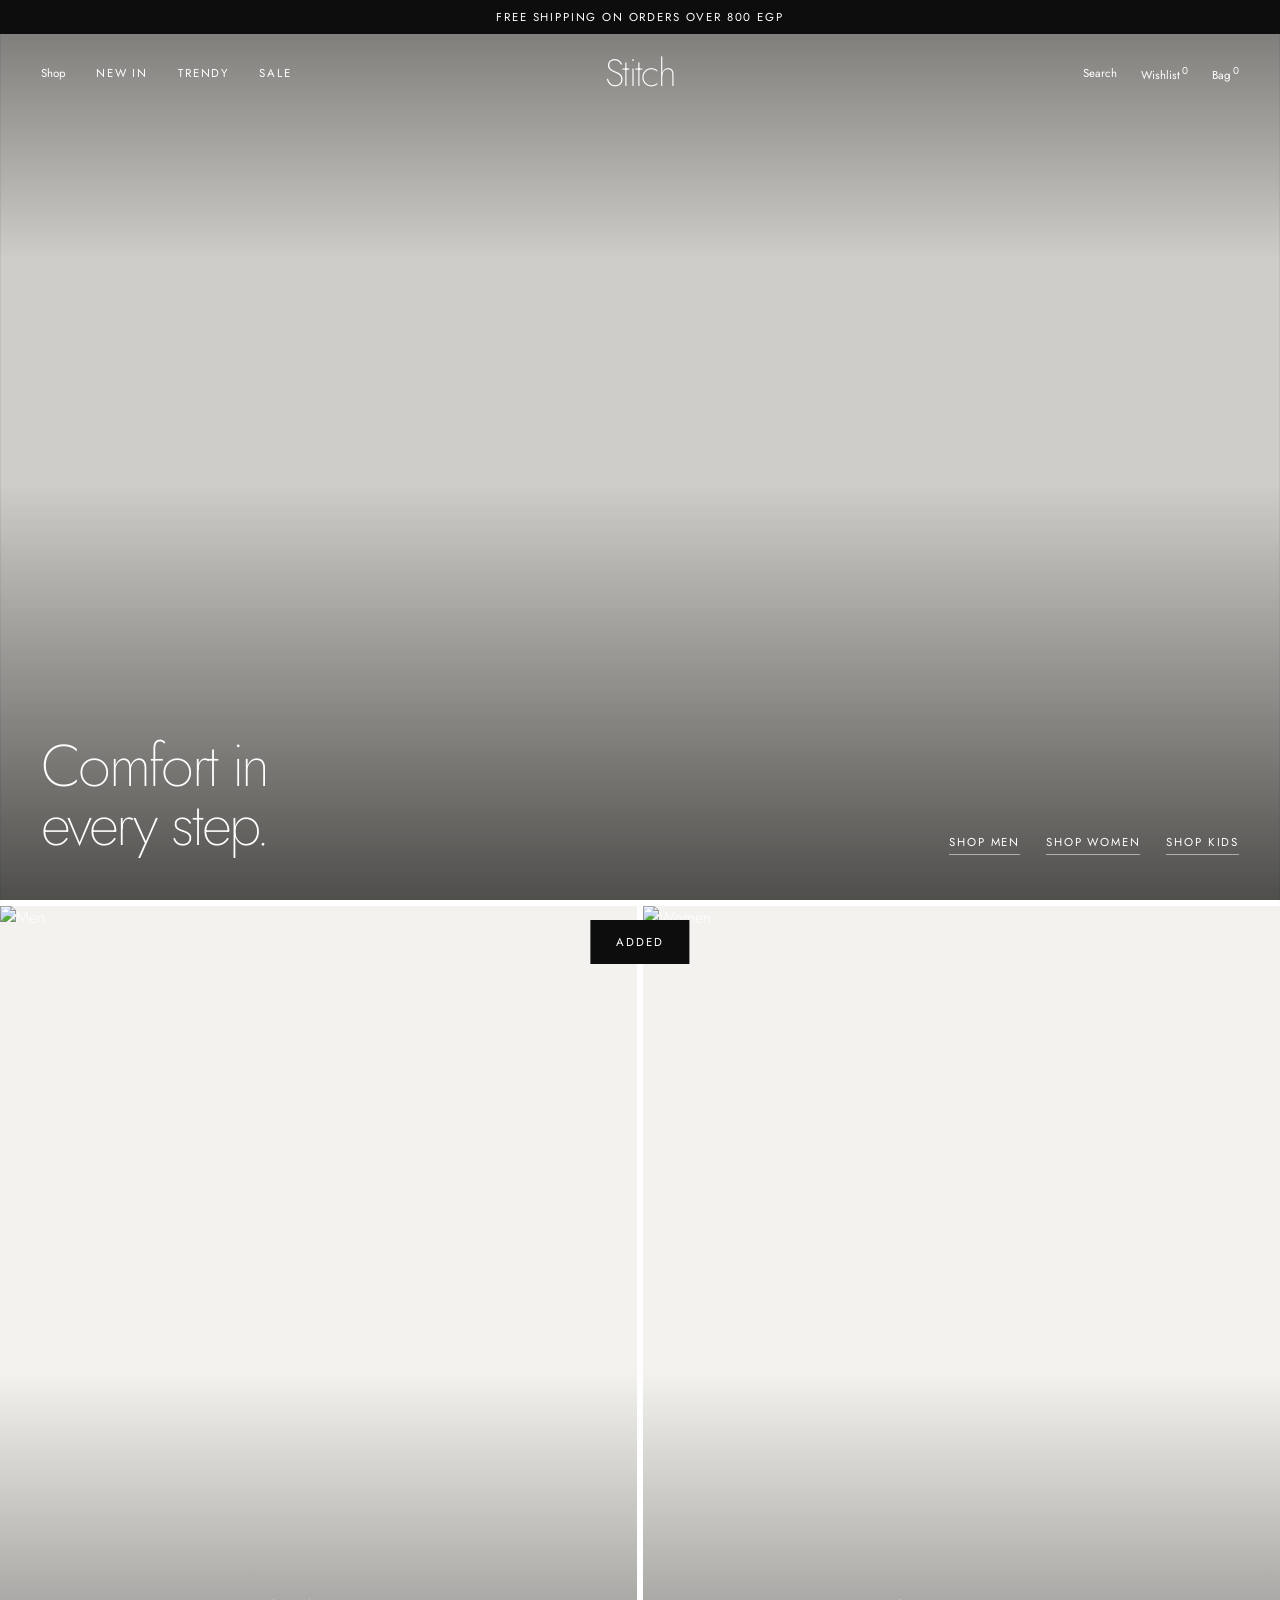
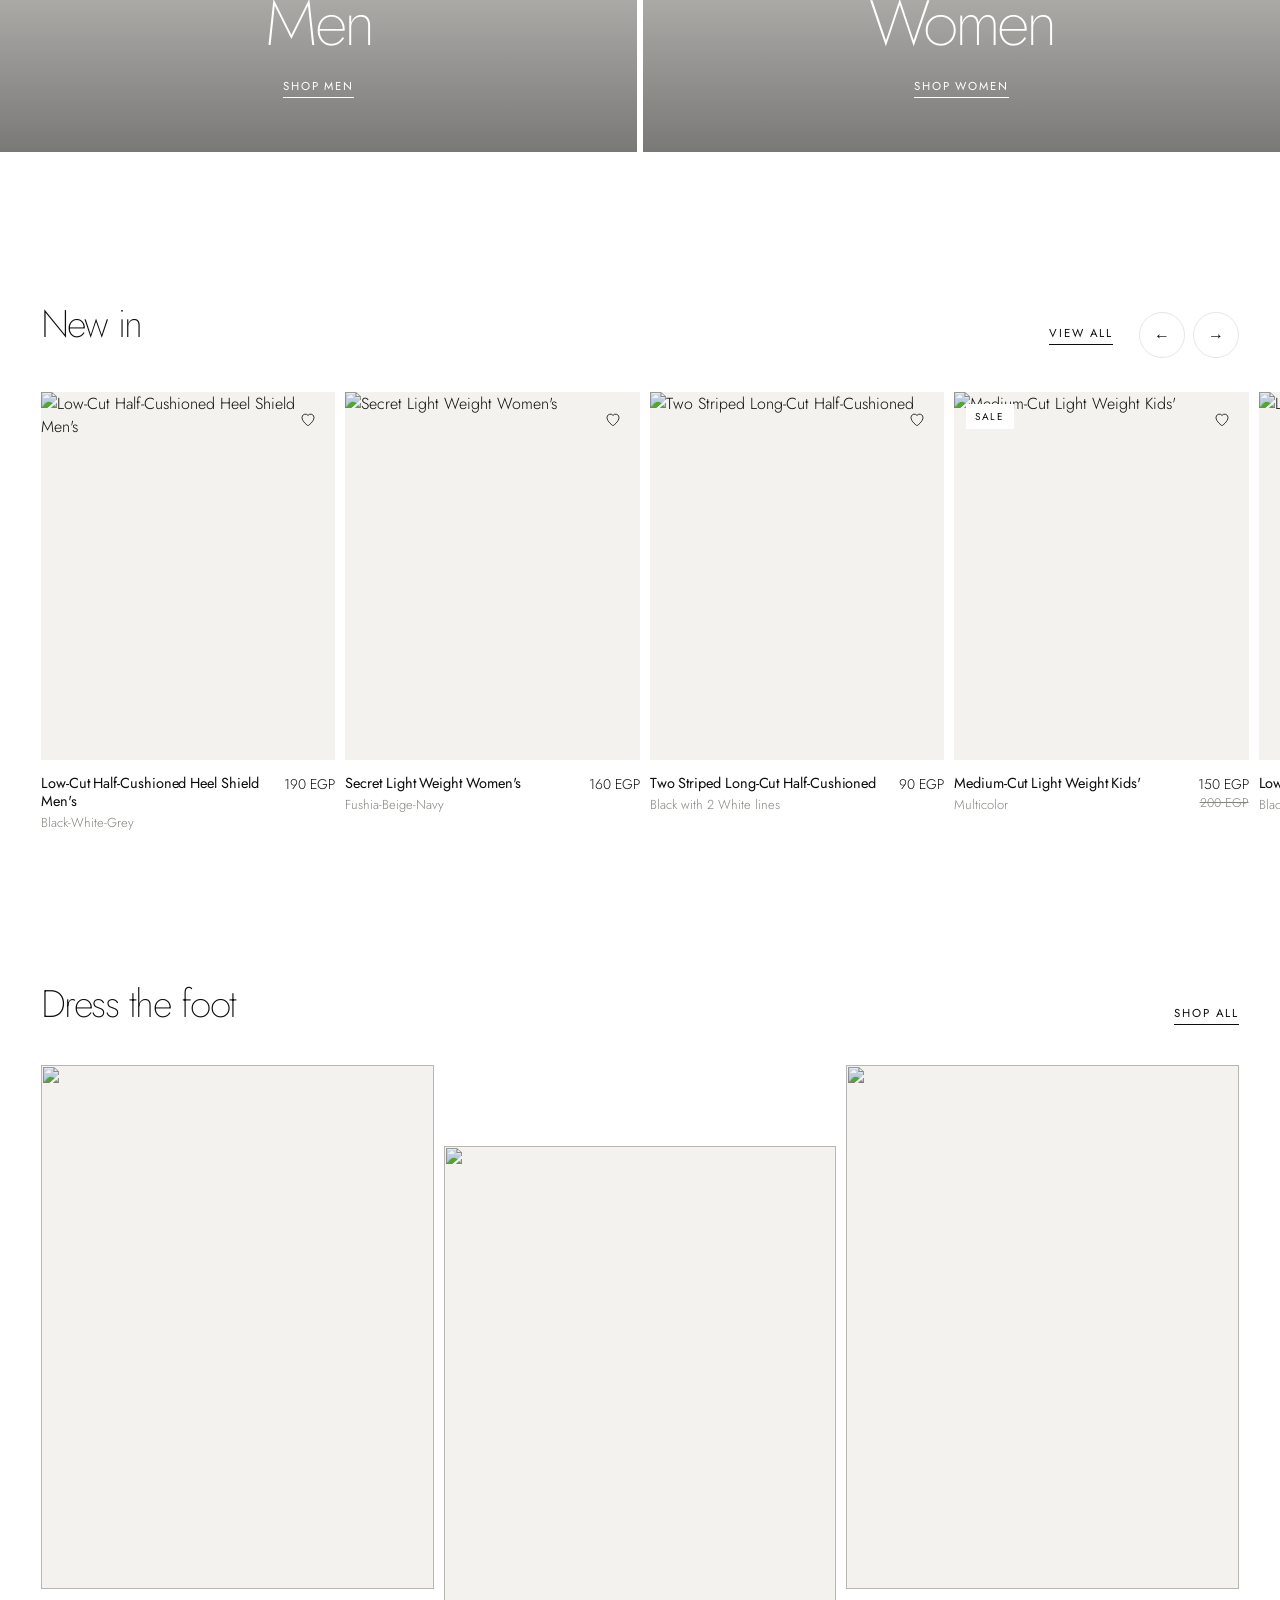
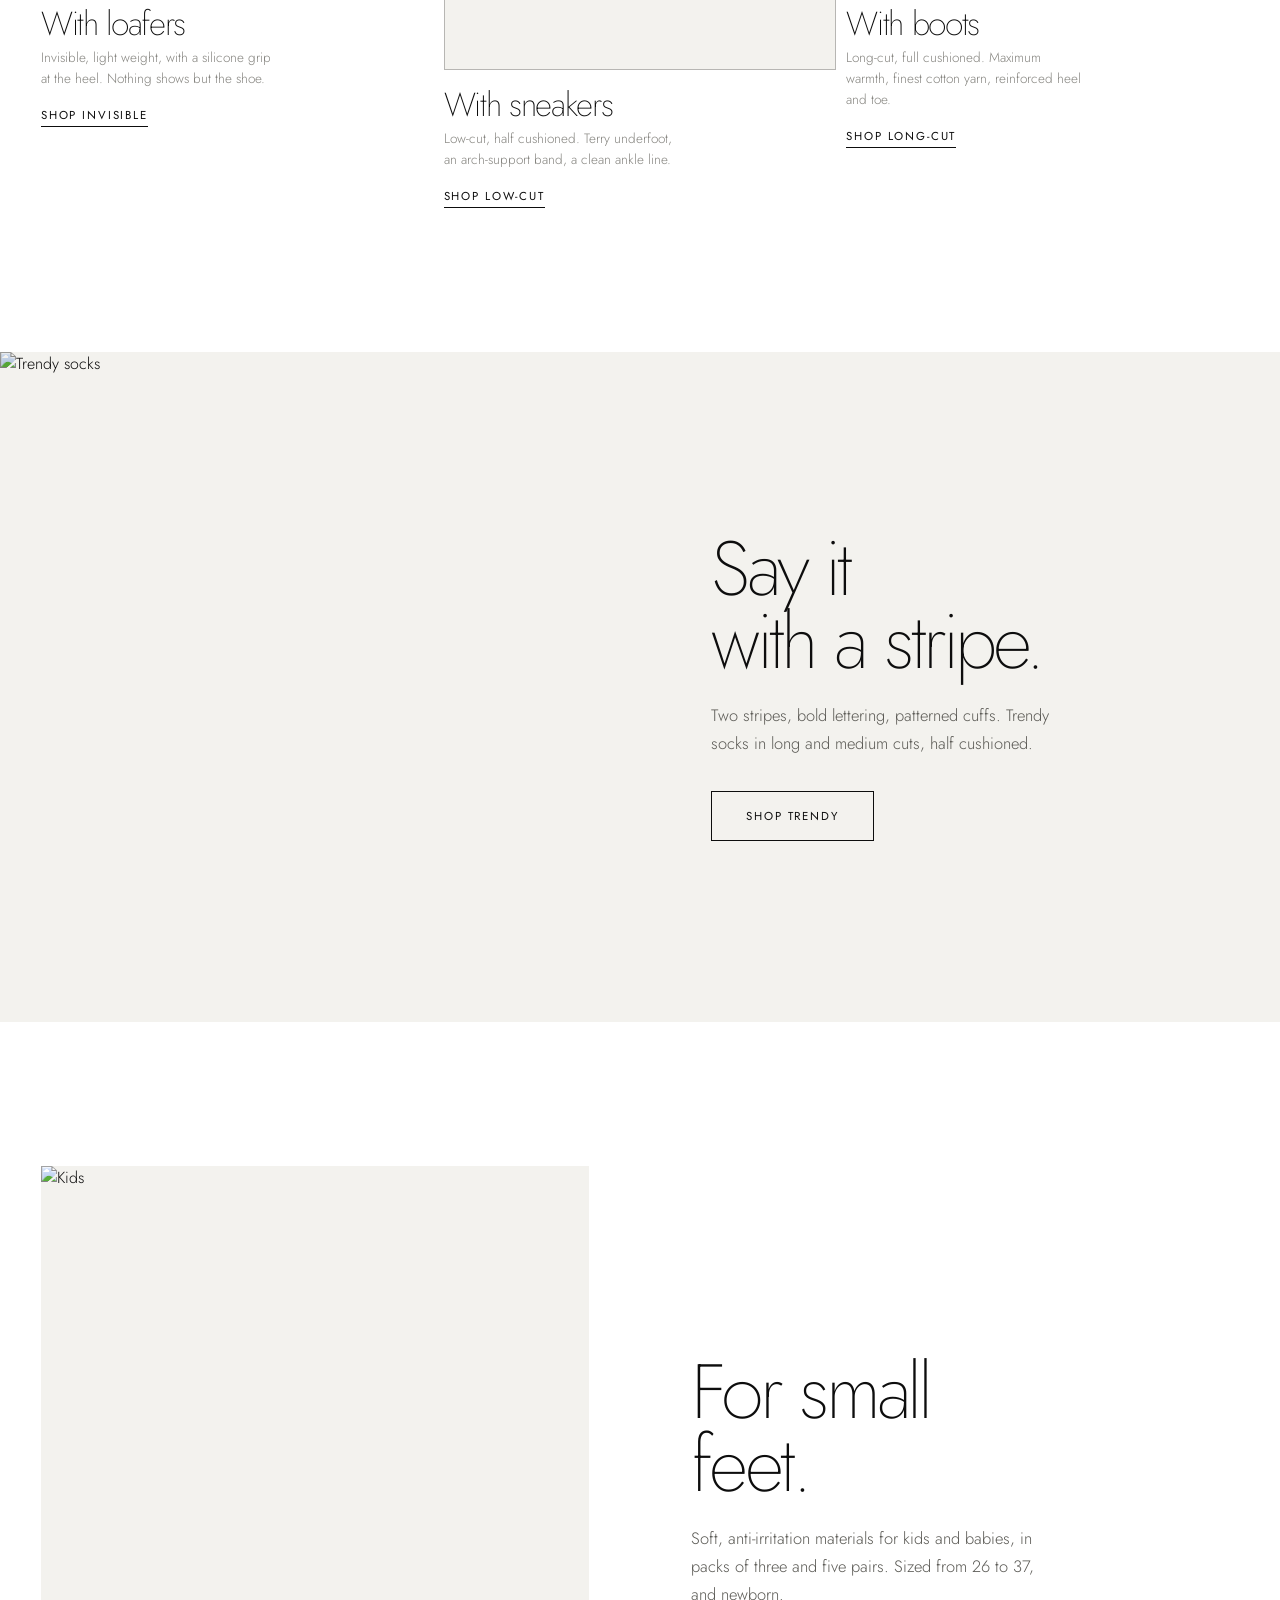
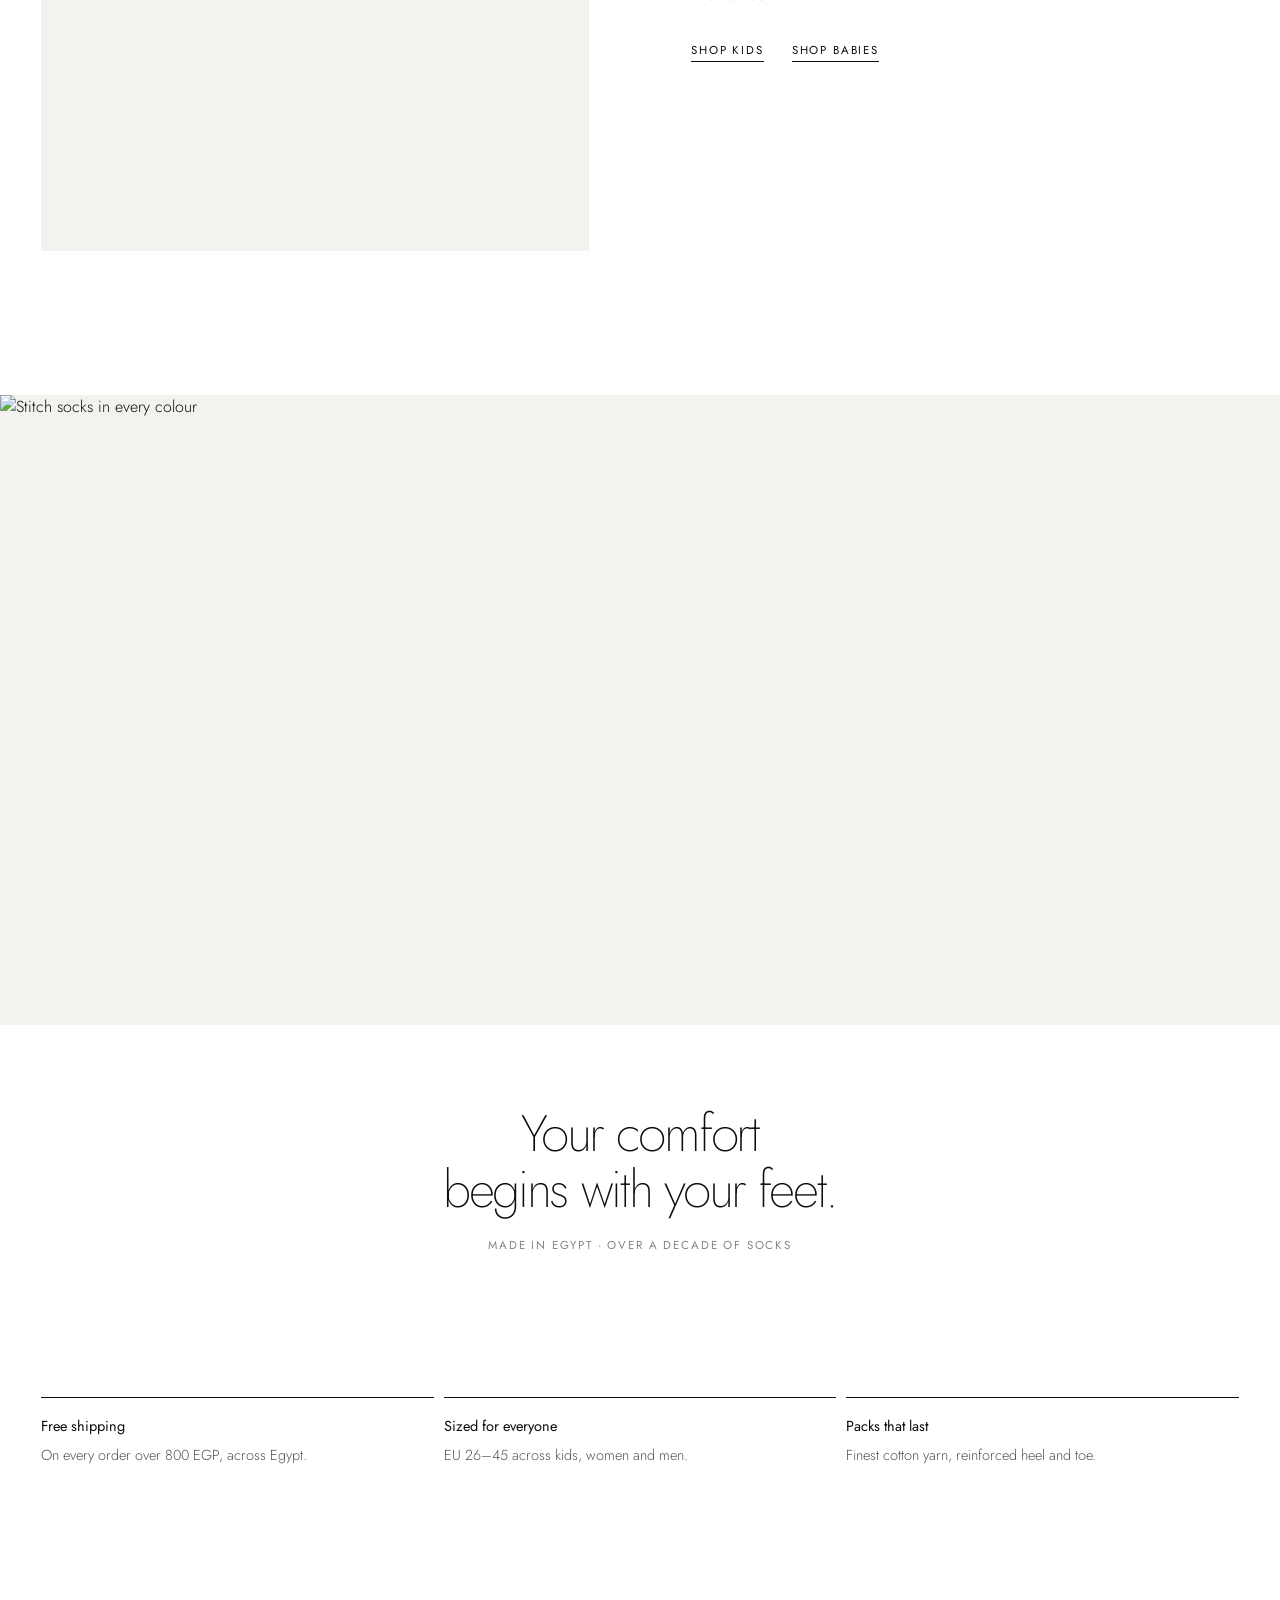
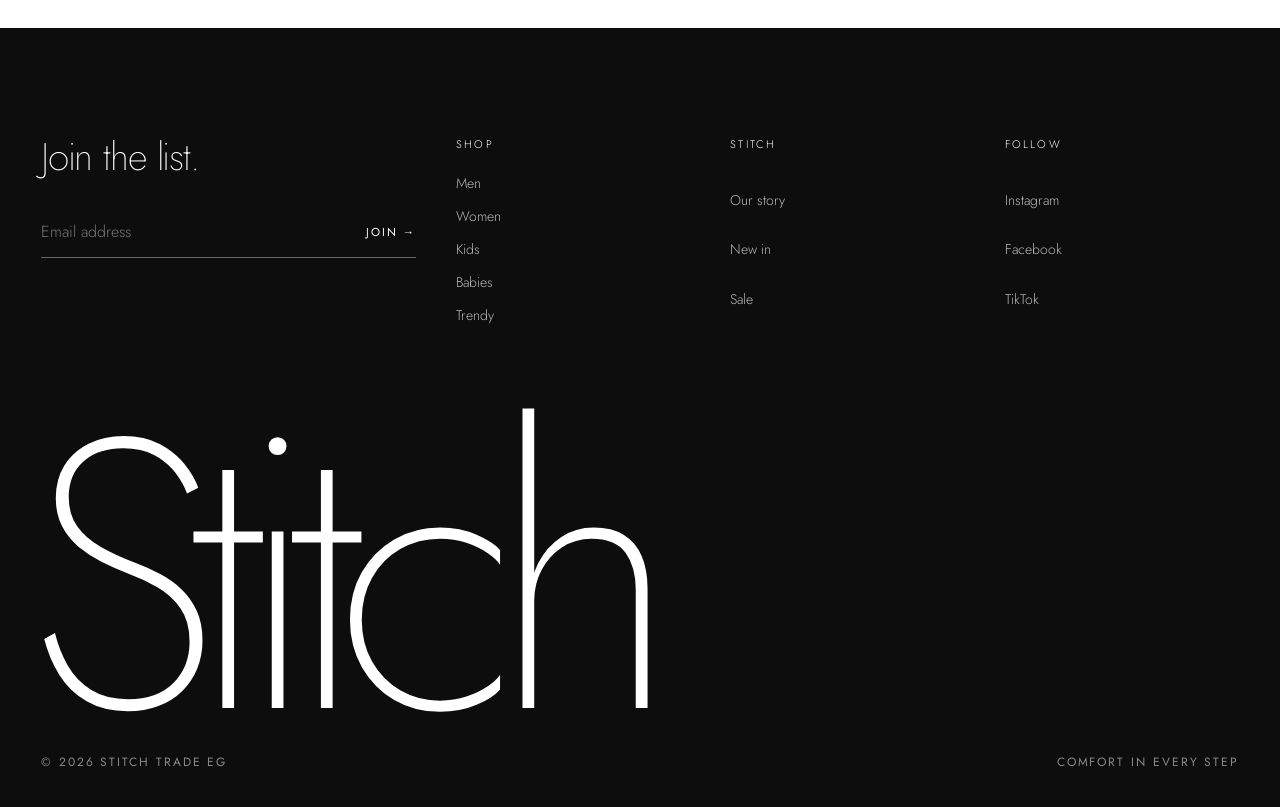
==== commit ff732c61: "Replace Up close and story sections with a styling edit and fabric strip Co-Authored-By: Claude Sonn" ====
--- a/index.html
+++ b/index.html
@@ -40,20 +40,17 @@
 .rail::-webkit-scrollbar{display:none}
 .rail .p{flex:0 0 clamp(230px,23vw,340px);scroll-snap-align:start}
 .rctl{display:flex;gap:8px}.rctl button{width:46px;height:46px;border:1px solid var(--line);border-radius:50%;transition:.3s}.rctl button:hover{background:var(--ink);color:#fff;border-color:var(--ink)}
-/* detail */
-.dt{display:grid;grid-template-columns:repeat(12,1fr);gap:10px;padding:0 var(--pad);align-items:start}
-.dt figure{overflow:hidden;background:var(--soft)}
-.dt img{width:100%;height:100%;object-fit:cover;transition:transform 1.8s var(--ease)}
-.dt figure:hover img{transform:scale(1.04)}
-.dt figcaption{padding-top:12px;color:var(--mut);font-size:13px;line-height:1.5}
-.d1{grid-column:1/7}.d1 .fi{aspect-ratio:4/5;overflow:hidden;background:var(--soft)}
-.d2{grid-column:8/13}.d2 .fi{aspect-ratio:2.4/1;overflow:hidden;background:var(--soft)}
-.d3{grid-column:8/11;margin-top:26px}.d3 .fi{aspect-ratio:4/5;overflow:hidden;background:var(--soft)}
-.dspec{grid-column:11/13;margin-top:26px;align-self:end}
-.dspec dl{border-top:1px solid var(--ink)}
-.dspec div{padding:12px 0;border-bottom:1px solid var(--line);font-size:13.5px;line-height:1.4}
-.dspec dt{color:var(--mut);font-size:11px;letter-spacing:.14em;text-transform:uppercase;margin-bottom:3px;font-weight:400}
-@media(max-width:900px){.d1{grid-column:1/-1}.d2{grid-column:1/-1}.d3{grid-column:1/8}.dspec{grid-column:1/-1;margin-top:20px}}
+/* styling edit */
+.ed{display:grid;grid-template-columns:repeat(3,1fr);gap:10px;padding:0 var(--pad);align-items:start}
+.ed a{display:block}
+.ed .ph{aspect-ratio:3/4;background:var(--soft);overflow:hidden}
+.ed .ph img{width:100%;height:100%;object-fit:cover;mix-blend-mode:multiply;transition:transform 1.8s var(--ease)}
+.ed a:hover .ph img{transform:scale(1.05)}
+.ed a:nth-child(2){margin-top:9vh}
+.ed h3{font-weight:200;font-size:clamp(26px,2.6vw,40px);letter-spacing:-.04em;line-height:1;margin-top:18px}
+.ed p{color:var(--mut);font-size:13.5px;line-height:1.55;margin:8px 0 12px;max-width:30ch}
+.ed .up{display:inline-block}
+@media(max-width:760px){.ed{grid-template-columns:1fr 1fr}.ed a:nth-child(2){margin-top:0}.ed a:nth-child(3){grid-column:1/-1}.ed a:nth-child(3) .ph{aspect-ratio:4/3}}
 /* trendy */
 .tr{display:grid;grid-template-columns:1.1fr 1fr;background:var(--soft);margin-top:16vh;align-items:center}
 @media(max-width:860px){.tr{grid-template-columns:1fr}}
@@ -67,9 +64,11 @@
 .kd .ki{aspect-ratio:4/5;overflow:hidden;background:var(--soft)}.kd img{width:100%;height:100%;object-fit:cover;transition:transform 1.8s var(--ease)}.kd .ki:hover img{transform:scale(1.04)}
 .links{display:flex;gap:28px;flex-wrap:wrap}
 /* story */
-.stl{padding:18vh var(--pad) 0;display:grid;grid-template-columns:1fr 2fr;gap:6vw}
-@media(max-width:800px){.stl{grid-template-columns:1fr;gap:20px}}
-.stl p{font-weight:200;font-size:clamp(24px,2.7vw,44px);line-height:1.22;letter-spacing:-.03em;max-width:28em}
+.fab{margin-top:16vh;position:relative;height:min(70vh,640px);overflow:hidden;background:var(--soft)}
+.fab img{width:100%;height:100%;object-fit:cover}
+.fq{padding:9vh var(--pad) 0;text-align:center}
+.fq p{font-weight:200;font-size:clamp(28px,4vw,64px);line-height:1.08;letter-spacing:-.045em}
+.fq span{display:block;margin-top:20px;color:var(--mut)}
 .srv{display:grid;grid-template-columns:repeat(3,1fr);gap:10px;padding:16vh var(--pad) 0}
 @media(max-width:800px){.srv{grid-template-columns:1fr}}
 .srv div{border-top:1px solid var(--ink);padding-top:16px;line-height:1.6;font-size:14.5px;color:#55544f}
@@ -96,16 +95,11 @@
 </section>
 
 <section class="sec">
-  <div class="sh"><h2>Up close</h2></div>
-  <div class="dt">
-    <figure class="d1 rv"><div class="fi"><img id="dA" alt="Half-cushioned terry detail"></div><figcaption>Half-cushioned terry. Heel to toe, with an arch-support band.</figcaption></figure>
-    <figure class="d2 rv"><div class="fi"><img id="dB" alt="Fabric colours"></div><figcaption>Finest cotton yarn — 80% cotton, 15% spandex, 5% elastane.</figcaption></figure>
-    <figure class="d3 rv"><div class="fi"><img id="dC" alt="Full-cushioned detail"></div><figcaption>Full cushioned. Maximum warmth.</figcaption></figure>
-    <div class="dspec rv"><dl>
-      <div><dt>Cushioning</dt>Light · Half · Full</div>
-      <div><dt>Cuts</dt>Invisible to long</div>
-      <div><dt>Grip</dt>Silicone on invisible styles</div>
-      <div><dt>Packs</dt>1, 3 or 5 pairs</div></dl></div>
+  <div class="sh"><h2>Dress the foot</h2><a class="up ul" href="collection.html?g=all">Shop all</a></div>
+  <div class="ed">
+    <a class="rv" id="e1" href="collection.html?g=all&cut=Invisible"><div class="ph"><img alt=""></div><h3>With loafers</h3><p>Invisible, light weight, with a silicone grip at the heel. Nothing shows but the shoe.</p><span class="up ul">Shop invisible</span></a>
+    <a class="rv" id="e2" href="collection.html?g=all&cut=Low-Cut"><div class="ph"><img alt=""></div><h3>With sneakers</h3><p>Low-cut, half cushioned. Terry underfoot, an arch-support band, a clean ankle line.</p><span class="up ul">Shop low-cut</span></a>
+    <a class="rv" id="e3" href="collection.html?g=all&cut=Long-Cut"><div class="ph"><img alt=""></div><h3>With boots</h3><p>Long-cut, full cushioned. Maximum warmth, finest cotton yarn, reinforced heel and toe.</p><span class="up ul">Shop long-cut</span></a>
   </div>
 </section>
 
@@ -119,7 +113,8 @@
   <div class="tx rv"><h2>For small<br>feet.</h2><p>Soft, anti-irritation materials for kids and babies, in packs of three and five pairs. Sized from 26 to 37, and newborn.</p><div class="links up"><a class="ul" href="collection.html?g=kids">Shop kids</a><a class="ul" href="collection.html?g=babies">Shop babies</a></div></div>
 </section>
 
-<section class="stl" id="story"><span class="up mut">Our story</span><p class="rv">Given the blessing of friendship, two ambitious entrepreneurs launched their first sock brand. For over a decade we've worked at full capacity to deliver the highest quality and unmatched comfort. Everything has its beginning — your comfort begins with your feet.</p></section>
+<section class="fab rv"><img id="imgFab" alt="Stitch socks in every colour"></section>
+<section class="fq"><p class="rv">Your comfort<br>begins with your feet.</p><span class="up">Made in Egypt · Over a decade of socks</span></section>
 
 <section class="srv">
   <div class="rv"><b>Free shipping</b>On every order over 800 EGP, across Egypt.</div>
@@ -134,7 +129,7 @@
 const {$,L,P,card,mount}=ST;
 mount({});
 $('#heroImg').src=L('hero',2000);$('#imgMen').src=L('men',1200);$('#imgWomen').src=L('women',1200);$('#imgKids').src=L('kids',1000);
-$('#dA').src=L('half',1200);$('#dB').src=L('fabric',1400);$('#dC').src=L('full',700);
+$('#imgFab').src=L('fabric',2000);
 $('#imgTr').src=ST.IMG('files/6copy_5c6da690-d3ad-4a7f-8b80-217a558f7a4d.jpg',1000);
 // newest, max two per style
 const cnt={};const pool=P.filter(p=>p.av&&p.g!=='babies').sort((a,b)=>b.ca-a.ca).filter(p=>{cnt[p.n+p.g]=(cnt[p.n+p.g]||0)+1;return cnt[p.n+p.g]<=1});
@@ -142,6 +137,8 @@
 const fresh=[];for(let i=0;fresh.length<12&&i<12;i++)gs.forEach(g=>{if(by[g][i]&&fresh.length<12)fresh.push(by[g][i])});
 $('#rail').innerHTML=fresh.map((p,i)=>card(p,i<5)).join('');
 $('#pv').onclick=()=>$('#rail').scrollBy({left:-420,behavior:'smooth'});$('#nx').onclick=()=>$('#rail').scrollBy({left:420,behavior:'smooth'});
+const pick=f=>P.find(p=>p.av&&f(p));
+[p=>p.cut==='Invisible'&&p.g==='women',p=>p.cut==='Low-Cut'&&p.cu==='Half Cushioned'&&p.g==='men',p=>p.cut==='Long-Cut'&&p.cu==='Full Cushioned'&&p.g==='men'].forEach((f,i)=>{const p=pick(f);if(p)$('#e'+(i+1)+' img').src=ST.IMG(p.im[0],900)});
 const hi=$('#heroImg');addEventListener('scroll',()=>{if(scrollY<innerHeight*1.2)hi.style.transform=`translateY(${scrollY*.16}px)`},{passive:true});
 </script>
 </body>
